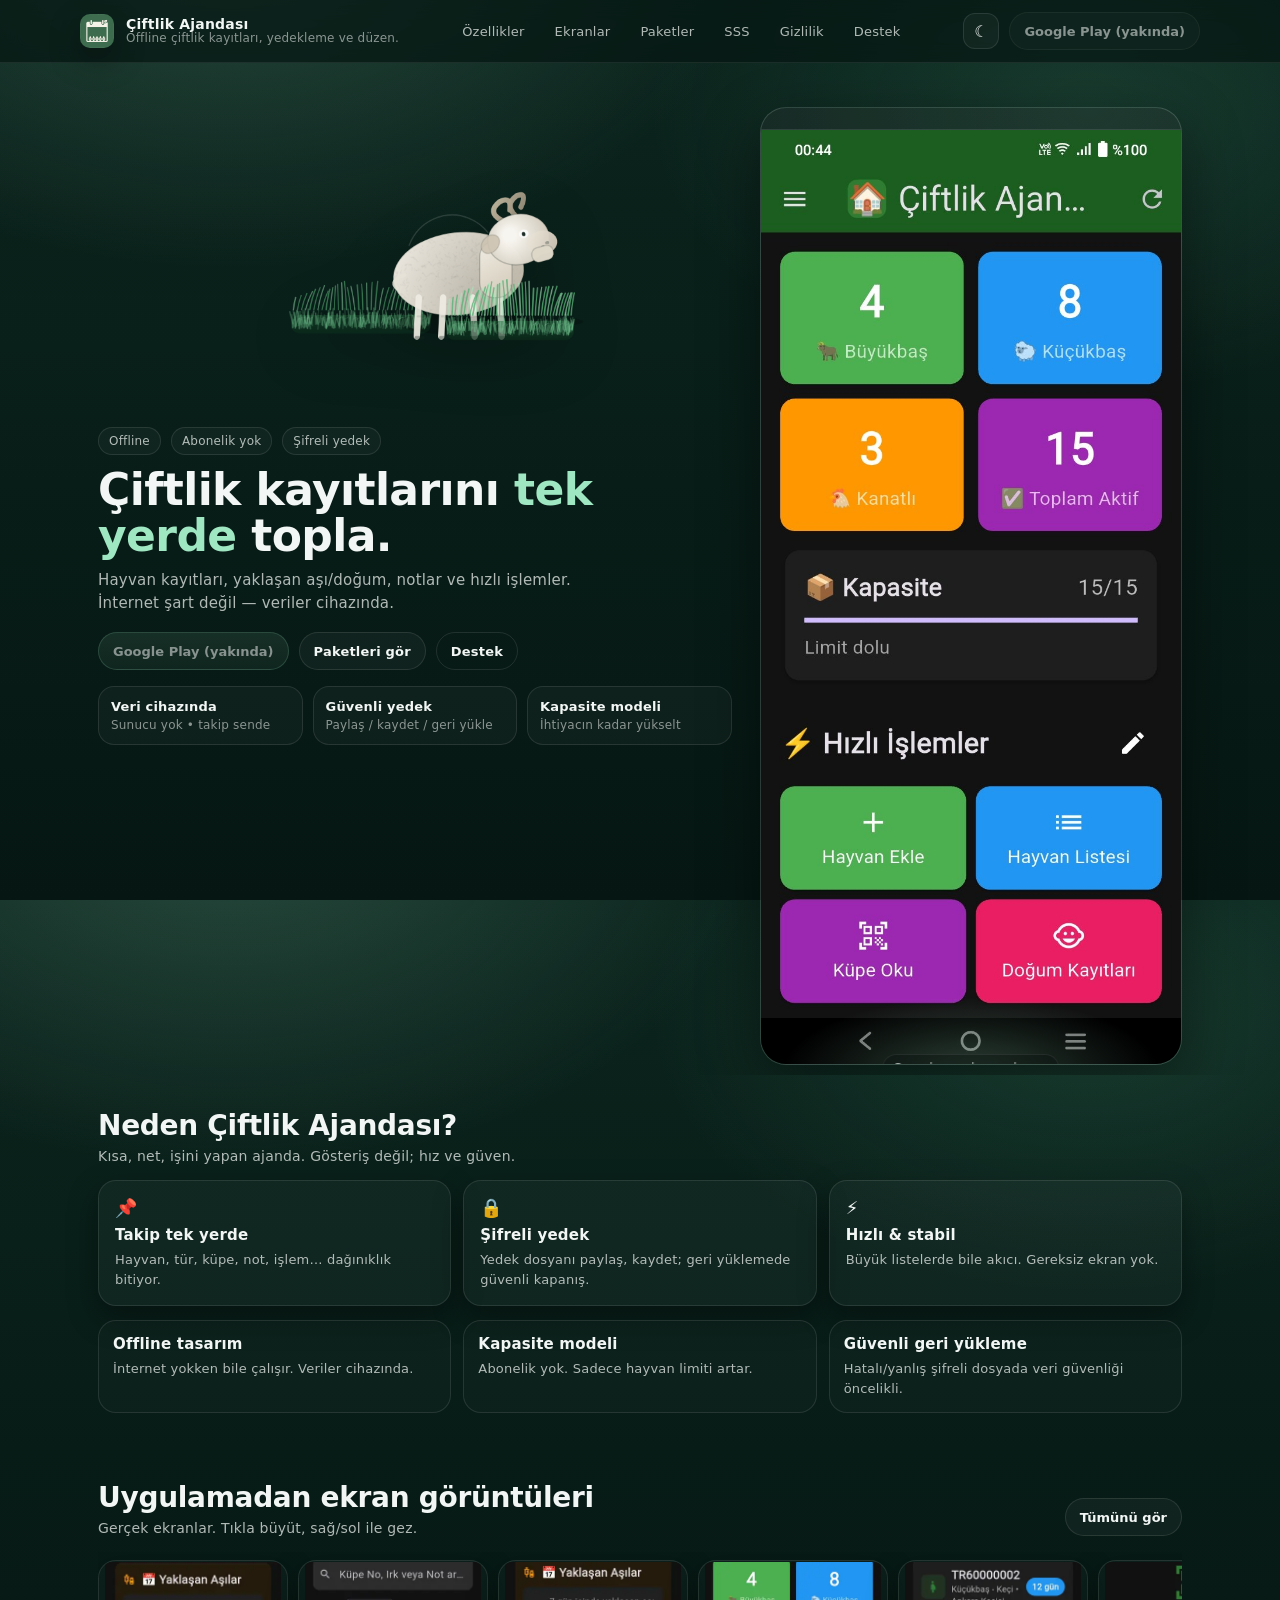
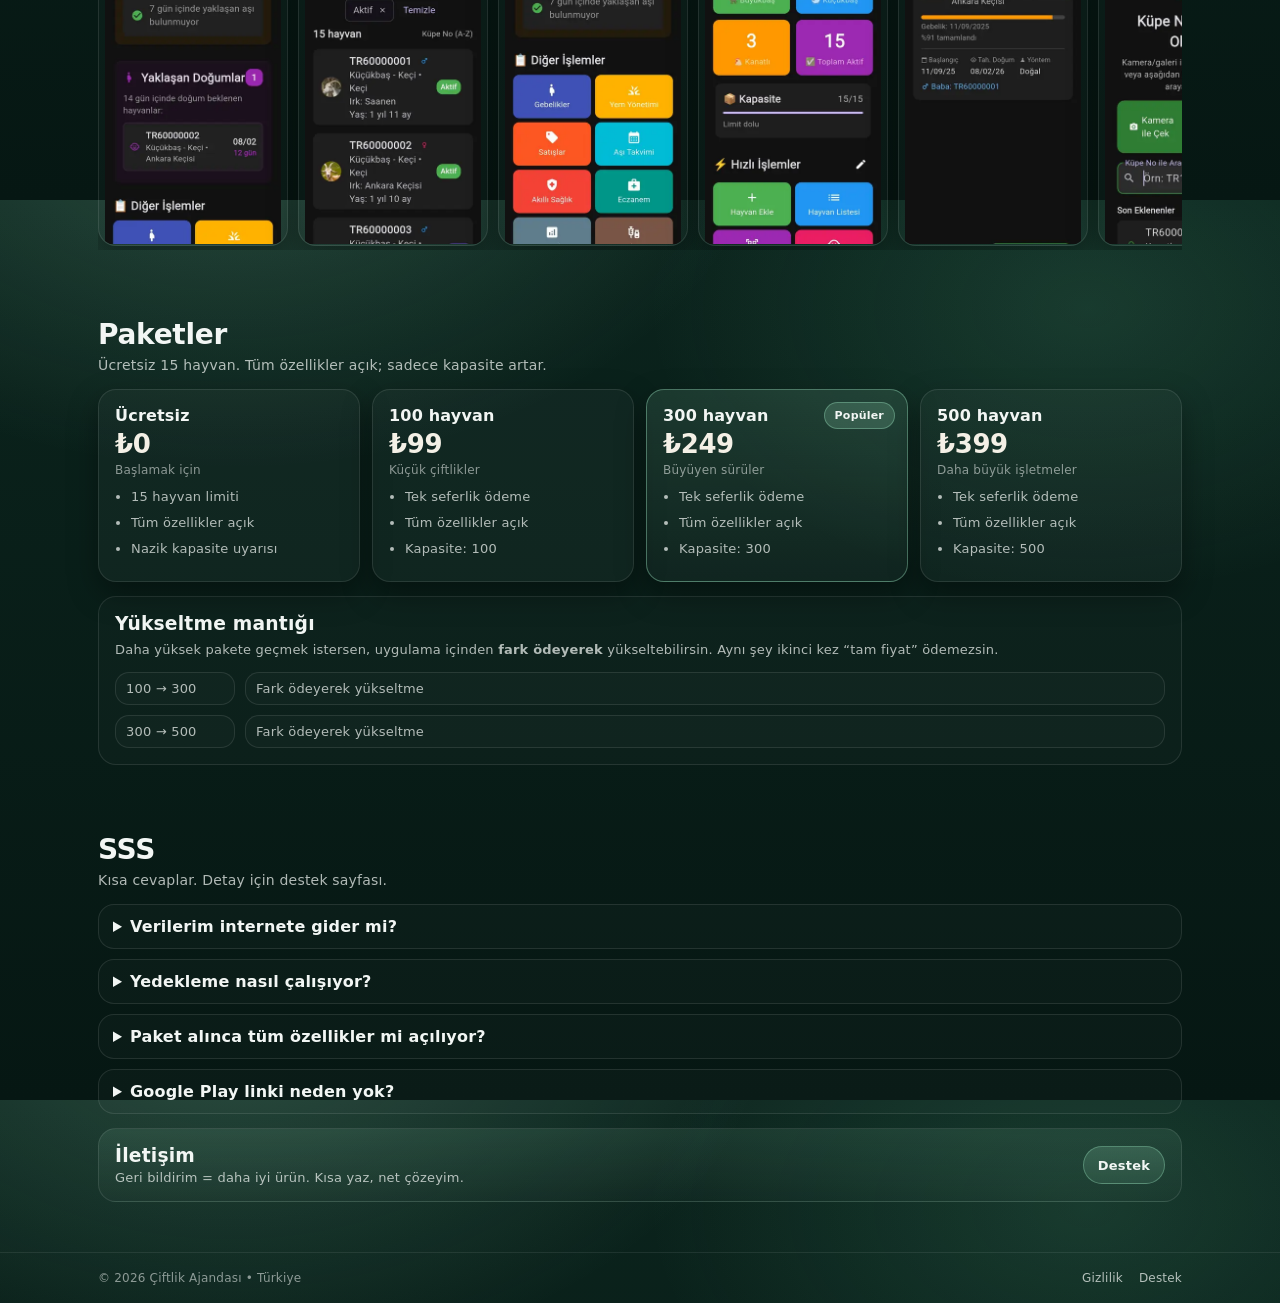
==== index.html @ 81dd9b08 "first commit" ====
<!doctype html>
<html lang="tr">
<head>
  <meta charset="utf-8"/>
  <meta name="viewport" content="width=device-width,initial-scale=1"/>
  <title>Çiftlik Ajandası — Offline sürü ajandası</title>
  <meta name="description" content="Çiftlik Ajandası: Offline hayvan kayıtları, yaklaşan aşı/doğum hatırlatmaları ve şifreli yedekleme. Abonelik yok, kapasite modeli."/>
  <meta name="theme-color" content="#1f3f34"/>
  <link rel="icon" type="image/png" href="assets/img/app_icon.png"/>
  <meta property="og:title" content="Çiftlik Ajandası"/>
  <meta property="og:description" content="Offline çiftlik kayıtları, şifreli yedekleme ve güvenli geri yükleme."/>
  <meta property="og:image" content="assets/img/hero_banner.png"/>
  <link rel="stylesheet" href="assets/css/styles.css"/>
</head>
<body>
<a class="skip" href="#main">İçeriğe atla</a>

<header class="topbar">
  <div class="wrap topbarInner">
    <a class="brand" href="index.html" aria-label="Ana sayfa">
      <img class="brandIcon" src="assets/img/app_icon.png" alt="" aria-hidden="true">
      <div class="brandText">
        <div class="brandName">Çiftlik Ajandası</div>
        <div class="brandTag">Offline çiftlik kayıtları, yedekleme ve düzen.</div>
      </div>
    </a>

    <nav class="nav">
      <a class="navLink" href="#ozellikler">Özellikler</a>
      <a class="navLink" href="#ekranlar">Ekranlar</a>
      <a class="navLink" href="#paketler">Paketler</a>
      <a class="navLink" href="#sss">SSS</a>
      <a class="navLink" href="privacy.html">Gizlilik</a>
      <a class="navLink" href="support.html" target="_blank" rel="noopener">Destek</a>
    </nav>

    <div class="actions">
      <button class="iconBtn" id="themeBtn" type="button" aria-label="Tema değiştir">☾</button>
      <button class="pill" id="playBtn" type="button" aria-disabled="true" title="Test aşamasında — link henüz yok">
        Google Play (yakında)
      </button>
    </div>
  </div>
</header>

<main id="main">
  <section class="hero">
    <div class="wrap heroGrid">
      <div class="heroCopy">
        <div class="badgeRow">
          <span class="badge">Offline</span>
          <span class="badge">Abonelik yok</span>
          <span class="badge">Şifreli yedek</span>
        </div>

        <h1>Çiftlik kayıtlarını <span class="accent">tek yerde</span> topla.</h1>
        <p class="lead">
          Hayvan kayıtları, yaklaşan aşı/doğum, notlar ve hızlı işlemler.
          İnternet şart değil — veriler cihazında.
        </p>

        <div class="heroCtas">
          <button class="pill primary" type="button" id="playBtn2" aria-disabled="true">Google Play (yakında)</button>
          <a class="pill" href="#paketler">Paketleri gör</a>
          <a class="pill ghost" href="support.html" target="_blank" rel="noopener">Destek</a>
        </div>

        <div class="trust">
          <div class="trustItem">
            <div class="trustTitle">Veri cihazında</div>
            <div class="trustSub">Sunucu yok • takip sende</div>
          </div>
          <div class="trustItem">
            <div class="trustTitle">Güvenli yedek</div>
            <div class="trustSub">Paylaş / kaydet / geri yükle</div>
          </div>
          <div class="trustItem">
            <div class="trustTitle">Kapasite modeli</div>
            <div class="trustSub">İhtiyacın kadar yükselt</div>
          </div>
        </div>
      </div>

      <div class="heroMedia">
        <div class="device">
          <div class="deviceTop"></div>
          <img class="deviceShot" src="assets/screenshots/full/hero.jpg" alt="Uygulama ekran görüntüsü" loading="eager" decoding="async">
          <div class="deviceGlow" aria-hidden="true"></div>
        <div class="deviceCaption">Gerçek uygulama ekranı.</div>
        </div>
      </div>
    </div>

    <div class="heroMascot" aria-hidden="true">
      <canvas id="mascotCanvas" width="560" height="300"></canvas>
    </div>
  </section>

  <section class="section" id="ozellikler">
    <div class="wrap">
      <div class="sectionHead">
        <h2>Neden Çiftlik Ajandası?</h2>
        <p>Kısa, net, işini yapan ajanda. Gösteriş değil; hız ve güven.</p>
      </div>

      <div class="cards3">
        <article class="card">
          <div class="cardIcon">📌</div>
          <h3>Takip tek yerde</h3>
          <p>Hayvan, tür, küpe, not, işlem… dağınıklık bitiyor.</p>
        </article>
        <article class="card">
          <div class="cardIcon">🔒</div>
          <h3>Şifreli yedek</h3>
          <p>Yedek dosyanı paylaş, kaydet; geri yüklemede güvenli kapanış.</p>
        </article>
        <article class="card">
          <div class="cardIcon">⚡</div>
          <h3>Hızlı & stabil</h3>
          <p>Büyük listelerde bile akıcı. Gereksiz ekran yok.</p>
        </article>
      </div>

      <div class="cards3 compact">
        <article class="card soft">
          <h3>Offline tasarım</h3>
          <p>İnternet yokken bile çalışır. Veriler cihazında.</p>
        </article>
        <article class="card soft">
          <h3>Kapasite modeli</h3>
          <p>Abonelik yok. Sadece hayvan limiti artar.</p>
        </article>
        <article class="card soft">
          <h3>Güvenli geri yükleme</h3>
          <p>Hatalı/yanlış şifreli dosyada veri güvenliği öncelikli.</p>
        </article>
      </div>
    </div>
  </section>

  <section class="section" id="ekranlar">
    <div class="wrap">
      <div class="sectionHead row">
        <div>
          <h2>Uygulamadan ekran görüntüleri</h2>
          <p>Gerçek ekranlar. Tıkla büyüt, sağ/sol ile gez.</p>
        </div>
        <button class="pill" id="openGallery" type="button">Tümünü gör</button>
      </div>

      <div class="shotsRail" role="list">
        
      <button class="shot" type="button" data-full="assets/screenshots/full/01.webp" aria-label="Çiftlik Ajandası ekran görüntüsü 1">
        <img src="assets/screenshots/thumb/01.webp" alt="Çiftlik Ajandası ekran görüntüsü 1" loading="lazy" decoding="async">
      </button>

      <button class="shot" type="button" data-full="assets/screenshots/full/02.webp" aria-label="Çiftlik Ajandası ekran görüntüsü 2">
        <img src="assets/screenshots/thumb/02.webp" alt="Çiftlik Ajandası ekran görüntüsü 2" loading="lazy" decoding="async">
      </button>

      <button class="shot" type="button" data-full="assets/screenshots/full/03.webp" aria-label="Çiftlik Ajandası ekran görüntüsü 3">
        <img src="assets/screenshots/thumb/03.webp" alt="Çiftlik Ajandası ekran görüntüsü 3" loading="lazy" decoding="async">
      </button>

      <button class="shot" type="button" data-full="assets/screenshots/full/04.webp" aria-label="Çiftlik Ajandası ekran görüntüsü 4">
        <img src="assets/screenshots/thumb/04.webp" alt="Çiftlik Ajandası ekran görüntüsü 4" loading="lazy" decoding="async">
      </button>

      <button class="shot" type="button" data-full="assets/screenshots/full/05.webp" aria-label="Çiftlik Ajandası ekran görüntüsü 5">
        <img src="assets/screenshots/thumb/05.webp" alt="Çiftlik Ajandası ekran görüntüsü 5" loading="lazy" decoding="async">
      </button>

      <button class="shot" type="button" data-full="assets/screenshots/full/06.webp" aria-label="Çiftlik Ajandası ekran görüntüsü 6">
        <img src="assets/screenshots/thumb/06.webp" alt="Çiftlik Ajandası ekran görüntüsü 6" loading="lazy" decoding="async">
      </button>

      <button class="shot" type="button" data-full="assets/screenshots/full/07.webp" aria-label="Çiftlik Ajandası ekran görüntüsü 7">
        <img src="assets/screenshots/thumb/07.webp" alt="Çiftlik Ajandası ekran görüntüsü 7" loading="lazy" decoding="async">
      </button>

      <button class="shot" type="button" data-full="assets/screenshots/full/08.webp" aria-label="Çiftlik Ajandası ekran görüntüsü 8">
        <img src="assets/screenshots/thumb/08.webp" alt="Çiftlik Ajandası ekran görüntüsü 8" loading="lazy" decoding="async">
      </button>

      <button class="shot" type="button" data-full="assets/screenshots/full/09.webp" aria-label="Çiftlik Ajandası ekran görüntüsü 9">
        <img src="assets/screenshots/thumb/09.webp" alt="Çiftlik Ajandası ekran görüntüsü 9" loading="lazy" decoding="async">
      </button>

      <button class="shot" type="button" data-full="assets/screenshots/full/10.webp" aria-label="Çiftlik Ajandası ekran görüntüsü 10">
        <img src="assets/screenshots/thumb/10.webp" alt="Çiftlik Ajandası ekran görüntüsü 10" loading="lazy" decoding="async">
      </button>

      <button class="shot" type="button" data-full="assets/screenshots/full/11.webp" aria-label="Çiftlik Ajandası ekran görüntüsü 11">
        <img src="assets/screenshots/thumb/11.webp" alt="Çiftlik Ajandası ekran görüntüsü 11" loading="lazy" decoding="async">
      </button>

      <button class="shot" type="button" data-full="assets/screenshots/full/12.webp" aria-label="Çiftlik Ajandası ekran görüntüsü 12">
        <img src="assets/screenshots/thumb/12.webp" alt="Çiftlik Ajandası ekran görüntüsü 12" loading="lazy" decoding="async">
      </button>
      </div>
    </div>
  </section>

  <section class="section" id="paketler">
    <div class="wrap">
      <div class="sectionHead">
        <h2>Paketler</h2>
        <p>Ücretsiz 15 hayvan. Tüm özellikler açık; sadece kapasite artar.</p>
      </div>

      <div class="pricing">
        <article class="priceCard">
          <div class="priceTop">
            <div class="priceName">Ücretsiz</div>
            <div class="priceValue">₺0</div>
            <div class="priceNote">Başlamak için</div>
          </div>
          <ul class="list">
            <li>15 hayvan limiti</li>
            <li>Tüm özellikler açık</li>
            <li>Nazik kapasite uyarısı</li>
          </ul>
        </article>

        <article class="priceCard">
          <div class="priceTop">
            <div class="priceName">100 hayvan</div>
            <div class="priceValue">₺99</div>
            <div class="priceNote">Küçük çiftlikler</div>
          </div>
          <ul class="list">
            <li>Tek seferlik ödeme</li>
            <li>Tüm özellikler açık</li>
            <li>Kapasite: 100</li>
          </ul>
        </article>

        <article class="priceCard featured" aria-label="En popüler paket">
          <div class="ribbon">Popüler</div>
          <div class="priceTop">
            <div class="priceName">300 hayvan</div>
            <div class="priceValue">₺249</div>
            <div class="priceNote">Büyüyen sürüler</div>
          </div>
          <ul class="list">
            <li>Tek seferlik ödeme</li>
            <li>Tüm özellikler açık</li>
            <li>Kapasite: 300</li>
          </ul>
        </article>

        <article class="priceCard">
          <div class="priceTop">
            <div class="priceName">500 hayvan</div>
            <div class="priceValue">₺399</div>
            <div class="priceNote">Daha büyük işletmeler</div>
          </div>
          <ul class="list">
            <li>Tek seferlik ödeme</li>
            <li>Tüm özellikler açık</li>
            <li>Kapasite: 500</li>
          </ul>
        </article>
      </div>

      <div class="upgradeBox">
        <h3>Yükseltme mantığı</h3>
        <p>Daha yüksek pakete geçmek istersen, uygulama içinden <strong>fark ödeyerek</strong> yükseltebilirsin. Aynı şey ikinci kez “tam fiyat” ödemezsin.</p>
        <div class="upgradeMini">
          <div>100 → 300</div><div>Fark ödeyerek yükseltme</div>
          <div>300 → 500</div><div>Fark ödeyerek yükseltme</div>
        </div>
      </div>
    </div>
  </section>

  <section class="section" id="sss">
    <div class="wrap">
      <div class="sectionHead">
        <h2>SSS</h2>
        <p>Kısa cevaplar. Detay için destek sayfası.</p>
      </div>

      <div class="faq">
        <details>
          <summary>Verilerim internete gider mi?</summary>
          <div class="faqBody">Hayır. Uygulama offline çalışır; veriler cihazında saklanır. Yedek paylaşımı tamamen senin kontrolündedir.</div>
        </details>
        <details>
          <summary>Yedekleme nasıl çalışıyor?</summary>
          <div class="faqBody">Yedek dosyasını şifreleyip kaydedebilir veya paylaşabilirsin. Geri yüklemede yanlış şifre/bozuk dosyada güvenli kapanış uygulanır.</div>
        </details>
        <details>
          <summary>Paket alınca tüm özellikler mi açılıyor?</summary>
          <div class="faqBody">Evet. Paketler sadece hayvan kapasitesini artırır; özellikler kapalı/açık değil.</div>
        </details>
        <details>
          <summary>Google Play linki neden yok?</summary>
          <div class="faqBody">Uygulama test aşamasında. Yayına çıktığında buton otomatik aktif edilecek.</div>
        </details>
      </div>

      <div class="ctaBand">
        <div>
          <h3>İletişim</h3>
          <p>Geri bildirim = daha iyi ürün. Kısa yaz, net çözeyim.</p>
        </div>
        <a class="pill primary" href="support.html" target="_blank" rel="noopener">Destek</a>
      </div>
    </div>
  </section>
</main>

<footer class="footer">
  <div class="wrap footerInner">
    <div class="footLeft">© <span id="year"></span> Çiftlik Ajandası • Türkiye</div>
    <div class="footLinks">
      <a href="privacy.html">Gizlilik</a>
      <a href="support.html" target="_blank" rel="noopener">Destek</a>
    </div>
  </div>
</footer>

<!-- Gallery Modal -->
<div class="modal" id="galleryModal" aria-hidden="true" role="dialog" aria-label="Ekran görüntüleri">
  <div class="modalBackdrop" data-close="1"></div>
  <div class="modalPanel" role="document">
    <div class="modalHead">
      <div class="modalTitle">Ekran görüntüleri</div>
      <button class="iconBtn" type="button" data-close="1" aria-label="Kapat">✕</button>
    </div>
    <div class="gridShots">
      
      <button class="shotGridItem" type="button" data-full="assets/screenshots/full/01.webp" aria-label="Çiftlik Ajandası ekran görüntüsü 1">
        <img src="assets/screenshots/thumb/01.webp" alt="Çiftlik Ajandası ekran görüntüsü 1" loading="lazy" decoding="async">
      </button>

      <button class="shotGridItem" type="button" data-full="assets/screenshots/full/02.webp" aria-label="Çiftlik Ajandası ekran görüntüsü 2">
        <img src="assets/screenshots/thumb/02.webp" alt="Çiftlik Ajandası ekran görüntüsü 2" loading="lazy" decoding="async">
      </button>

      <button class="shotGridItem" type="button" data-full="assets/screenshots/full/03.webp" aria-label="Çiftlik Ajandası ekran görüntüsü 3">
        <img src="assets/screenshots/thumb/03.webp" alt="Çiftlik Ajandası ekran görüntüsü 3" loading="lazy" decoding="async">
      </button>

      <button class="shotGridItem" type="button" data-full="assets/screenshots/full/04.webp" aria-label="Çiftlik Ajandası ekran görüntüsü 4">
        <img src="assets/screenshots/thumb/04.webp" alt="Çiftlik Ajandası ekran görüntüsü 4" loading="lazy" decoding="async">
      </button>

      <button class="shotGridItem" type="button" data-full="assets/screenshots/full/05.webp" aria-label="Çiftlik Ajandası ekran görüntüsü 5">
        <img src="assets/screenshots/thumb/05.webp" alt="Çiftlik Ajandası ekran görüntüsü 5" loading="lazy" decoding="async">
      </button>

      <button class="shotGridItem" type="button" data-full="assets/screenshots/full/06.webp" aria-label="Çiftlik Ajandası ekran görüntüsü 6">
        <img src="assets/screenshots/thumb/06.webp" alt="Çiftlik Ajandası ekran görüntüsü 6" loading="lazy" decoding="async">
      </button>

      <button class="shotGridItem" type="button" data-full="assets/screenshots/full/07.webp" aria-label="Çiftlik Ajandası ekran görüntüsü 7">
        <img src="assets/screenshots/thumb/07.webp" alt="Çiftlik Ajandası ekran görüntüsü 7" loading="lazy" decoding="async">
      </button>

      <button class="shotGridItem" type="button" data-full="assets/screenshots/full/08.webp" aria-label="Çiftlik Ajandası ekran görüntüsü 8">
        <img src="assets/screenshots/thumb/08.webp" alt="Çiftlik Ajandası ekran görüntüsü 8" loading="lazy" decoding="async">
      </button>

      <button class="shotGridItem" type="button" data-full="assets/screenshots/full/09.webp" aria-label="Çiftlik Ajandası ekran görüntüsü 9">
        <img src="assets/screenshots/thumb/09.webp" alt="Çiftlik Ajandası ekran görüntüsü 9" loading="lazy" decoding="async">
      </button>

      <button class="shotGridItem" type="button" data-full="assets/screenshots/full/10.webp" aria-label="Çiftlik Ajandası ekran görüntüsü 10">
        <img src="assets/screenshots/thumb/10.webp" alt="Çiftlik Ajandası ekran görüntüsü 10" loading="lazy" decoding="async">
      </button>

      <button class="shotGridItem" type="button" data-full="assets/screenshots/full/11.webp" aria-label="Çiftlik Ajandası ekran görüntüsü 11">
        <img src="assets/screenshots/thumb/11.webp" alt="Çiftlik Ajandası ekran görüntüsü 11" loading="lazy" decoding="async">
      </button>

      <button class="shotGridItem" type="button" data-full="assets/screenshots/full/12.webp" aria-label="Çiftlik Ajandası ekran görüntüsü 12">
        <img src="assets/screenshots/thumb/12.webp" alt="Çiftlik Ajandası ekran görüntüsü 12" loading="lazy" decoding="async">
      </button>
    </div>
  </div>
</div>

<!-- Lightbox -->
<div class="lightbox" id="lightbox" aria-hidden="true">
  <button class="lbNav prev" type="button" aria-label="Önceki">‹</button>
  <img id="lbImg" alt="Ekran görüntüsü"/>
  <button class="lbNav next" type="button" aria-label="Sonraki">›</button>
  <button class="lbClose" type="button" aria-label="Kapat">✕</button>
</div>

<div class="toast" id="toast" aria-hidden="true"></div>

<script src="assets/js/main.js" defer></script>
</body>
</html>
---- assets/css/styles.css ----
:root{
  --bg0:#061713;
  --bg1:#0b241d;
  --panel:#0f2c24;
  --card:#0f2a23;
  --card2:#102f27;
  --stroke:rgba(255,255,255,.10);
  --stroke2:rgba(255,255,255,.14);
  --text:#f2f6f4;
  --muted:rgba(242,246,244,.72);
  --muted2:rgba(242,246,244,.55);
  --accent:#9fe7c2;
  --accent2:#6dd1a1;
  --cream:#f4f0e6;
  --shadow: 0 20px 60px rgba(0,0,0,.45);
  --shadow2: 0 12px 30px rgba(0,0,0,.35);
  --radius:18px;
  --radius2:26px;
  --max:1120px;
}

[data-theme="light"]{
  --bg0:#f7fbf8;
  --bg1:#eaf5ef;
  --panel:#ffffff;
  --card:#ffffff;
  --card2:#ffffff;
  --stroke:rgba(10,20,18,.10);
  --stroke2:rgba(10,20,18,.14);
  --text:#091614;
  --muted:rgba(9,22,20,.72);
  --muted2:rgba(9,22,20,.55);
  --accent:#1f6f54;
  --accent2:#165642;
  --cream:#0b241d;
  --shadow: 0 18px 46px rgba(0,0,0,.10);
  --shadow2: 0 10px 24px rgba(0,0,0,.08);
}

*{box-sizing:border-box}
html,body{height:100%}
body{
  margin:0;
  font-family: ui-sans-serif, system-ui, -apple-system, Segoe UI, Roboto, Helvetica, Arial, "Apple Color Emoji","Segoe UI Emoji";
  color:var(--text);
  background: radial-gradient(900px 600px at 18% -10%, rgba(159,231,194,.20), transparent 60%),
              radial-gradient(800px 520px at 85% 12%, rgba(109,209,161,.14), transparent 55%),
              linear-gradient(180deg, var(--bg1), var(--bg0));
  overflow-x:hidden;
  letter-spacing:.2px;
}

a{color:inherit; text-decoration:none}
img{max-width:100%; display:block}
button{font:inherit}

.skip{
  position:absolute; left:-10000px; top:auto; width:1px; height:1px; overflow:hidden;
}
.skip:focus{left:16px; top:16px; width:auto; height:auto; padding:10px 12px; background:var(--panel); border:1px solid var(--stroke); border-radius:12px; z-index:999}

.wrap{max-width:var(--max); margin:0 auto; padding:0 18px}

.topbar{
  position:sticky; top:0; z-index:50;
  background: rgba(6,23,19,.72);
  backdrop-filter: blur(10px);
  border-bottom:1px solid rgba(255,255,255,.08);
}
[data-theme="light"] .topbar{background: rgba(247,251,248,.78); border-bottom:1px solid rgba(10,20,18,.08)}
.topbarInner{display:flex; align-items:center; justify-content:space-between; gap:14px; padding:12px 0}

.brand{display:flex; gap:12px; align-items:center; min-width:240px}
.brandIcon{width:34px; height:34px; border-radius:10px; box-shadow: var(--shadow2)}
.brandText{display:flex; flex-direction:column; line-height:1.1}
.brandName{font-weight:700; font-size:14px}
.brandTag{font-size:12px; color:var(--muted2)}

.nav{display:flex; gap:10px; align-items:center}
.navLink{
  font-size:13px;
  color:var(--muted);
  padding:8px 10px;
  border-radius:12px;
}
.navLink:hover{background:rgba(255,255,255,.06); color:var(--text)}
[data-theme="light"] .navLink:hover{background:rgba(10,20,18,.06)}

.actions{display:flex; gap:10px; align-items:center}

.iconBtn{
  width:36px; height:36px;
  display:grid; place-items:center;
  border-radius:12px;
  border:1px solid var(--stroke);
  background: rgba(255,255,255,.04);
  color:var(--text);
  cursor:pointer;
}
.iconBtn:hover{border-color:var(--stroke2)}

.pill{
  display:inline-flex; align-items:center; justify-content:center;
  gap:8px;
  height:38px;
  padding:0 14px;
  border-radius:999px;
  border:1px solid var(--stroke);
  background: rgba(255,255,255,.04);
  color:var(--text);
  font-weight:600;
  font-size:13px;
  cursor:pointer;
}
.pill:hover{border-color:var(--stroke2)}
.pill[aria-disabled="true"], .pill:disabled{
  opacity:.55; cursor:not-allowed;
}
.pill.primary{
  background: linear-gradient(180deg, rgba(159,231,194,.18), rgba(159,231,194,.10));
  border-color: rgba(159,231,194,.35);
}
[data-theme="light"] .pill.primary{
  background: linear-gradient(180deg, rgba(31,111,84,.10), rgba(31,111,84,.06));
  border-color: rgba(31,111,84,.28);
}
.pill.ghost{background:transparent}

.hero{
  position:relative;
  padding:44px 0 10px;
}
.heroBg{
  position:absolute; inset:-40px 0 auto 0; height:420px;
  background:
    radial-gradient(520px 420px at 15% 20%, rgba(159,231,194,.18), transparent 55%),
    radial-gradient(500px 400px at 75% 5%, rgba(109,209,161,.14), transparent 55%);
  pointer-events:none;
  opacity:.9;
}
.heroGrid{
  position:relative;
  display:grid;
  grid-template-columns: 1.2fr .8fr;
  gap:28px;
  align-items:center;
}
@media (max-width: 960px){
  .nav{display:none}
  .heroGrid{grid-template-columns:1fr; gap:18px}
  .brand{min-width:auto}
}

.badgeRow{display:flex; gap:10px; flex-wrap:wrap; margin-bottom:12px}
.badge{
  font-size:12px;
  padding:6px 10px;
  border-radius:999px;
  border:1px solid var(--stroke);
  color:var(--muted);
  background: rgba(255,255,255,.03);
}

h1{
  margin:0 0 10px;
  font-size: clamp(30px, 4vw, 44px);
  line-height:1.05;
  letter-spacing:-.6px;
}
.accent{color:var(--accent)}
.lead{
  margin:0 0 18px;
  color:var(--muted);
  font-size:15px;
  line-height:1.5;
  max-width:56ch;
}

.heroCtas{display:flex; gap:10px; flex-wrap:wrap; margin-bottom:16px}

.trust{
  display:grid;
  grid-template-columns: repeat(3, 1fr);
  gap:10px;
}
@media (max-width: 720px){
  .trust{grid-template-columns:1fr; }
}
.trustItem{
  border:1px solid var(--stroke);
  background: rgba(255,255,255,.03);
  border-radius:16px;
  padding:12px 12px;
}
.trustTitle{font-weight:700; font-size:13px}
.trustSub{font-size:12px; color:var(--muted2); margin-top:4px}

.device{
  position:relative;
  border-radius: var(--radius2);
  border: 1px solid rgba(255,255,255,.12);
  background: linear-gradient(180deg, rgba(255,255,255,.06), rgba(255,255,255,.02));
  box-shadow: var(--shadow);
  overflow:hidden;
}
.deviceTop{
  height:22px;
  background: rgba(0,0,0,.18);
  border-bottom: 1px solid rgba(255,255,255,.10);
}
.deviceShot{width:100%; height:auto}
.deviceGlow{
  position:absolute; inset:auto -60px -120px -60px; height:220px;
  background: radial-gradient(closest-side, rgba(159,231,194,.28), transparent 70%);
  pointer-events:none;
}
.heroNote{margin-top:10px; font-size:12px; color:var(--muted2); text-align:center}

.section{padding:34px 0}
.sectionHead{margin-bottom:16px}
.sectionHead.row{display:flex; align-items:flex-end; justify-content:space-between; gap:12px}
.sectionHead h2{
  margin:0 0 6px;
  font-size: clamp(20px, 2.2vw, 28px);
  letter-spacing:-.3px;
}
.sectionHead p{margin:0; color:var(--muted); font-size:14px; max-width:70ch}

.cards3{
  display:grid;
  grid-template-columns: repeat(3, 1fr);
  gap:12px;
  margin-top:14px;
}
@media (max-width: 880px){
  .cards3{grid-template-columns:1fr}
}
.card{
  border:1px solid var(--stroke);
  background: rgba(255,255,255,.03);
  border-radius: var(--radius);
  padding:16px;
  box-shadow: var(--shadow2);
}
.card.soft{box-shadow:none; background: rgba(255,255,255,.02)}
.cardIcon{font-size:18px; margin-bottom:8px}
.card h3{margin:0 0 6px; font-size:15px}
.card p{margin:0; color:var(--muted); font-size:13px; line-height:1.5}

.cards3.compact .card{padding:14px}

.shotsRail{
  display:flex;
  gap:10px;
  overflow:auto;
  padding:8px 4px 4px;
  scroll-snap-type:x mandatory;
}
.shot{
  flex:0 0 auto;
  width:190px;
  border-radius:18px;
  border:1px solid var(--stroke);
  background: rgba(255,255,255,.02);
  overflow:hidden;
  cursor:pointer;
  scroll-snap-align:start;
  box-shadow: var(--shadow2);
}
.shot img{width:100%; height:auto}
.shot:hover{border-color:var(--stroke2)}

.pricing{
  display:grid;
  grid-template-columns: repeat(4, 1fr);
  gap:12px;
  margin-top:14px;
}
@media (max-width: 980px){
  .pricing{grid-template-columns:1fr; }
}
.priceCard{
  position:relative;
  border:1px solid var(--stroke);
  background: rgba(255,255,255,.03);
  border-radius: var(--radius);
  padding:16px;
  box-shadow: var(--shadow2);
}
.priceCard.featured{
  border-color: rgba(159,231,194,.40);
  background: linear-gradient(180deg, rgba(159,231,194,.12), rgba(255,255,255,.03));
}
.ribbon{
  position:absolute; top:12px; right:12px;
  font-size:11px; font-weight:800;
  padding:6px 10px;
  border-radius:999px;
  background: rgba(159,231,194,.18);
  border:1px solid rgba(159,231,194,.35);
}
.priceTop{display:flex; flex-direction:column; gap:4px; margin-bottom:10px}
.priceName{font-weight:800}
.priceValue{font-size:26px; font-weight:900; letter-spacing:-.4px; color:var(--cream)}
[data-theme="light"] .priceValue{color:var(--text)}
.priceNote{font-size:12px; color:var(--muted2)}

.list{margin:0; padding-left:16px; color:var(--muted); font-size:13px; line-height:1.55}
.list li{margin:6px 0}

.upgradeBox{
  margin-top:14px;
  border:1px solid var(--stroke);
  background: rgba(255,255,255,.02);
  border-radius: var(--radius);
  padding:16px;
}
.upgradeBox h3{margin:0 0 6px}
.upgradeBox p{margin:0 0 12px; color:var(--muted); font-size:13px; line-height:1.55}
.upgradeMini{
  display:grid;
  grid-template-columns: 120px 1fr;
  gap:10px;
  font-size:13px;
  color:var(--muted);
}
.upgradeMini div{padding:8px 10px; border:1px solid var(--stroke); border-radius:14px; background: rgba(255,255,255,.02)}

.faq details{
  border:1px solid var(--stroke);
  background: rgba(255,255,255,.02);
  border-radius: 16px;
  padding:12px 14px;
  margin:10px 0;
}
.faq summary{cursor:pointer; font-weight:700}
.faqBody{margin-top:10px; color:var(--muted); font-size:13px; line-height:1.6}

.ctaBand{
  margin-top:14px;
  display:flex;
  justify-content:space-between;
  align-items:center;
  gap:12px;
  padding:16px;
  border-radius: var(--radius);
  border:1px solid var(--stroke);
  background: linear-gradient(180deg, rgba(159,231,194,.10), rgba(255,255,255,.02));
}
.ctaBand h3{margin:0 0 4px}
.ctaBand p{margin:0; color:var(--muted); font-size:13px}

.footer{
  border-top:1px solid rgba(255,255,255,.08);
  padding:18px 0;
  margin-top:16px;
}
.footerInner{display:flex; justify-content:space-between; gap:12px; align-items:center; color:var(--muted2); font-size:12px}
.footLinks a{color:var(--muted); margin-left:12px}
.footLinks a:hover{color:var(--text)}

.modal{
  position:fixed; inset:0; display:none; z-index:90;
}
.modal[aria-hidden="false"]{display:block}
.modalBackdrop{
  position:absolute; inset:0; background: rgba(0,0,0,.55);
}
.modalPanel{
  position:relative;
  margin: 8vh auto;
  max-width: min(1000px, calc(100vw - 24px));
  background: var(--panel);
  border:1px solid var(--stroke);
  border-radius: 22px;
  box-shadow: var(--shadow);
  overflow:hidden;
}
.modalHead{
  display:flex; justify-content:space-between; align-items:center;
  padding:12px 14px;
  border-bottom:1px solid var(--stroke);
}
.modalTitle{font-weight:800}
.gridShots{
  display:grid;
  grid-template-columns: repeat(6, 1fr);
  gap:10px;
  padding:14px;
}
@media (max-width: 980px){
  .gridShots{grid-template-columns: repeat(3, 1fr);}
}
@media (max-width: 520px){
  .gridShots{grid-template-columns: repeat(2, 1fr);}
}
.shotGridItem{
  border:1px solid var(--stroke);
  border-radius:18px;
  overflow:hidden;
  background: rgba(255,255,255,.02);
  cursor:pointer;
}
.shotGridItem:hover{border-color:var(--stroke2)}

.lightbox{
  position:fixed; inset:0;
  display:none;
  z-index:100;
  background: rgba(0,0,0,.72);
  align-items:center; justify-content:center;
  padding:18px;
}
.lightbox[aria-hidden="false"]{display:flex}
#lbImg{
  max-width:min(980px, 92vw);
  max-height: 86vh;
  border-radius: 18px;
  box-shadow: var(--shadow);
  border: 1px solid rgba(255,255,255,.14);
  background: rgba(255,255,255,.06);
}
.lbClose{
  position:absolute; top:18px; right:18px;
  width:40px; height:40px; border-radius:14px;
  border:1px solid rgba(255,255,255,.18);
  background: rgba(255,255,255,.06);
  color:white; cursor:pointer;
}
.lbNav{
  position:absolute;
  top:50%; transform:translateY(-50%);
  width:44px; height:44px; border-radius:16px;
  border:1px solid rgba(255,255,255,.18);
  background: rgba(255,255,255,.06);
  color:white; cursor:pointer;
  font-size:24px; line-height:0;
}
.lbNav.prev{left:18px}
.lbNav.next{right:18px}

.toast{
  position:fixed; left:50%; bottom:18px; transform:translateX(-50%);
  padding:10px 14px;
  border-radius: 14px;
  border:1px solid rgba(255,255,255,.14);
  background: rgba(0,0,0,.55);
  color: white;
  font-size:13px;
  display:none;
  z-index:110;
}
.toast[aria-hidden="false"]{display:block}

.page .hero{padding-top:22px}
.pageWrap{padding:28px 18px}
.pageCard{
  border:1px solid var(--stroke);
  background: rgba(255,255,255,.03);
  border-radius: 22px;
  padding:18px;
  box-shadow: var(--shadow2);
}
.pageCard h1{margin-top:0}
.contactRow{
  display:grid;
  grid-template-columns: 1fr 1fr;
  gap:12px;
  margin-top:14px;
}
@media (max-width: 860px){
  .contactRow{grid-template-columns:1fr}
}
.contactBox{
  border:1px solid var(--stroke);
  background: rgba(255,255,255,.02);
  border-radius:18px;
  padding:14px;
}
.label{font-weight:800; margin-bottom:8px}
.hint{margin-top:10px; font-size:12px; color:var(--muted2)}
.miniNote{
  margin-top:14px;
  border:1px solid var(--stroke);
  background: rgba(255,255,255,.02);
  border-radius:18px;
  padding:12px 14px;
  color:var(--muted);
  font-size:13px;
}
.ctaRow{display:flex; gap:10px; flex-wrap:wrap; margin-top:14px}

/* Utilities for text-heavy pages (privacy/support) */
.muted{color:var(--muted)}
.muted2{color:var(--muted2)}
.small{font-size:12px}
.prose a{color:var(--text); text-decoration:underline; text-decoration-color: rgba(159,231,194,.35); text-underline-offset:3px}
.prose a:hover{ text-decoration-color: rgba(159,231,194,.70); }
.prose{max-width: 86ch;}
.prose h1{margin-top:0}
.prose h2{margin-top:18px; margin-bottom:8px; font-size:18px; letter-spacing:-.2px}
.prose h3{margin-top:14px; margin-bottom:6px; font-size:15px}
.prose p{line-height:1.65}

/* Lists used in privacy policy */
ul.clean{margin:10px 0 14px; padding-left:18px; color:var(--muted); line-height:1.65}
ul.clean li{margin:6px 0}


/* Hero mascot: goat eating grass (subtle, premium) */
.hero{ position:relative; overflow:hidden; }
.heroGrid{ z-index:2; }


.heroGrid{ z-index:2; }

/* Mascot: canvas-based, placed in the gap LEFT of the device so it never covers the screen/caption */
.heroMascot{
  position:absolute;
  left:50%;
  top:92px;
  transform: translateX(-112%);
  width: 360px;
  height: 200px;
  pointer-events:none;
  z-index:1;
  opacity: .98;
  filter: drop-shadow(0 18px 34px rgba(0,0,0,.22));
}
#mascotCanvas{
  width:100%;
  height:100%;
  display:block;
}

.device{ position:relative; }
.deviceCaption{
  position:absolute;
  left:50%;
  bottom:-18px;
  transform: translateX(-50%);
  font-size:12px;
  color: rgba(232,240,236,.72);
  letter-spacing:.2px;
  padding:6px 10px;
  border-radius:999px;
  background: rgba(10,18,15,.42);
  border: 1px solid rgba(255,255,255,.08);
  backdrop-filter: blur(10px);
  white-space: nowrap;
}

@media (max-width: 1080px){
  .heroMascot{ top: 120px; width: 320px; height: 180px; transform: translateX(-118%); }
}
@media (max-width: 920px){
  .heroMascot{ display:none; }
  .deviceCaption{ bottom:-16px; }
}

@media (prefers-reduced-motion: reduce){
  .topbar{backdrop-filter:none}
  .heroMascot{ display:none; }
  .deviceCaption{ backdrop-filter:none; }
}
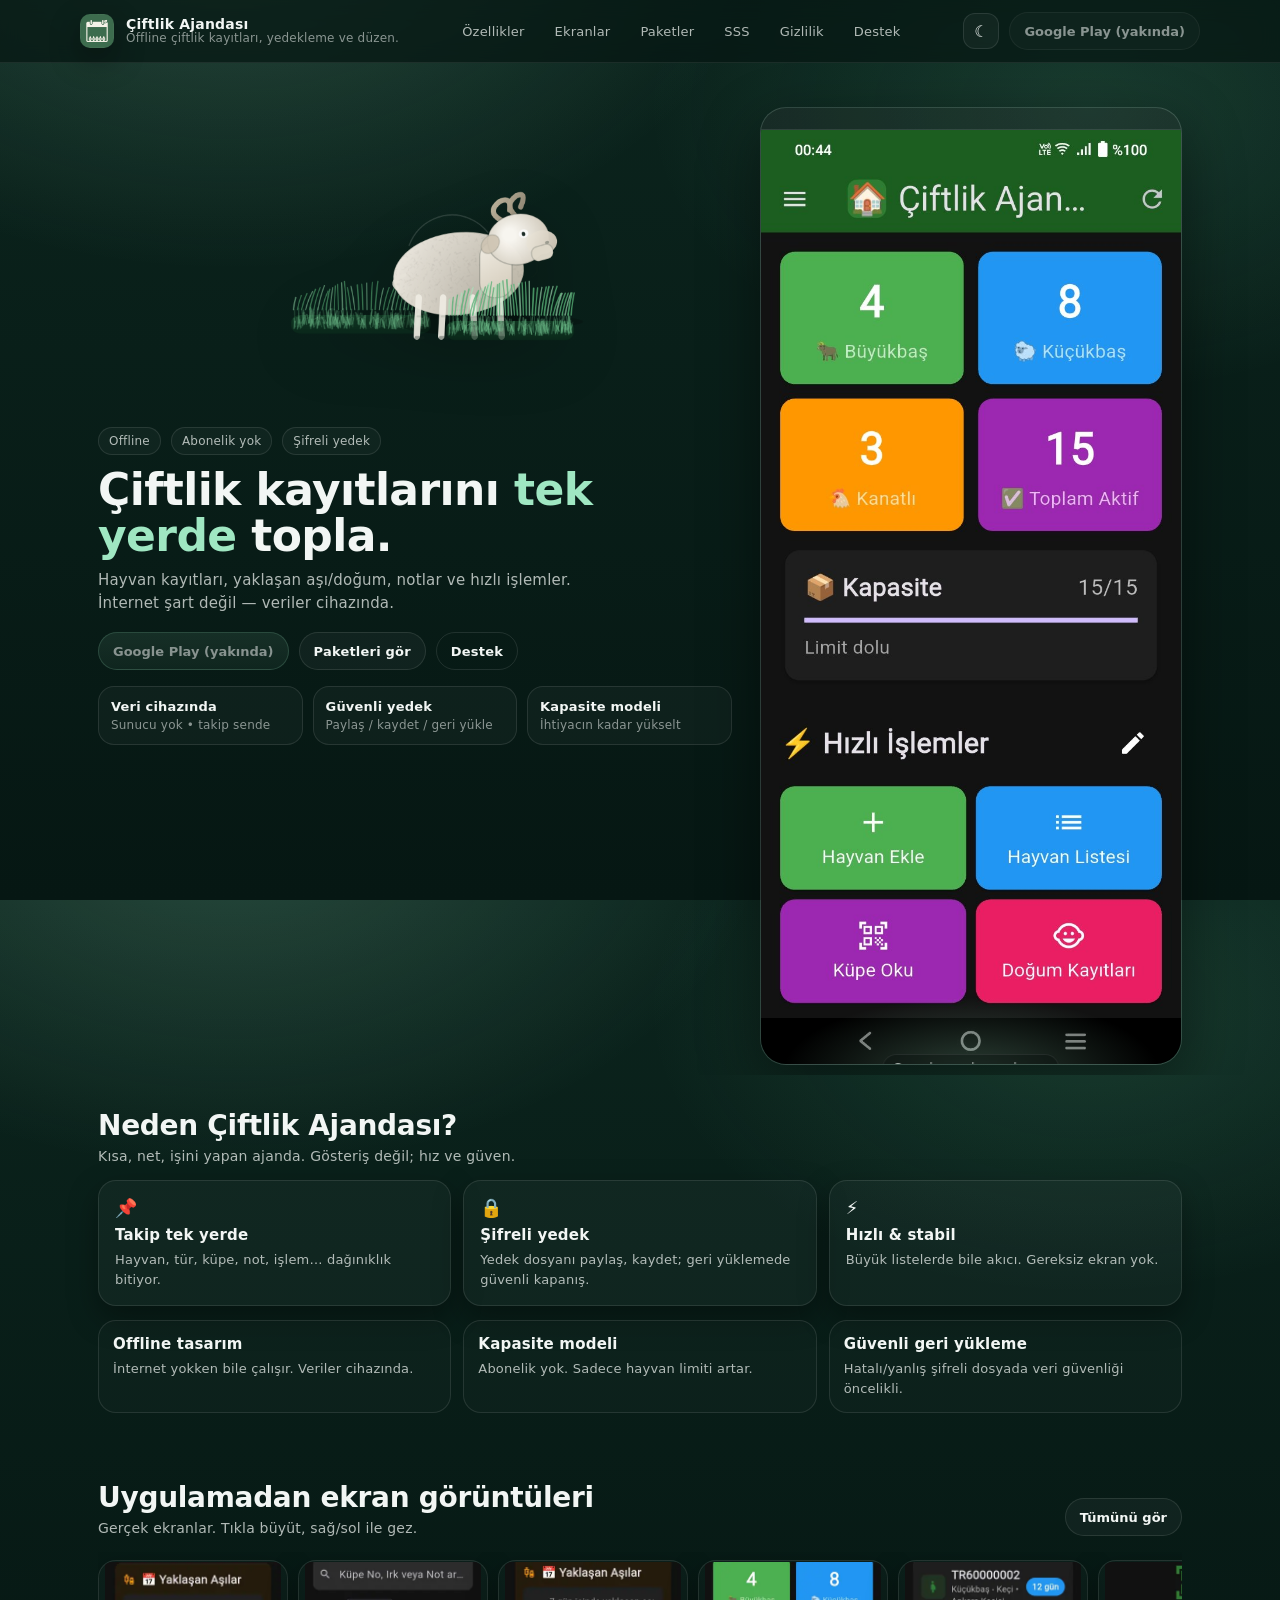
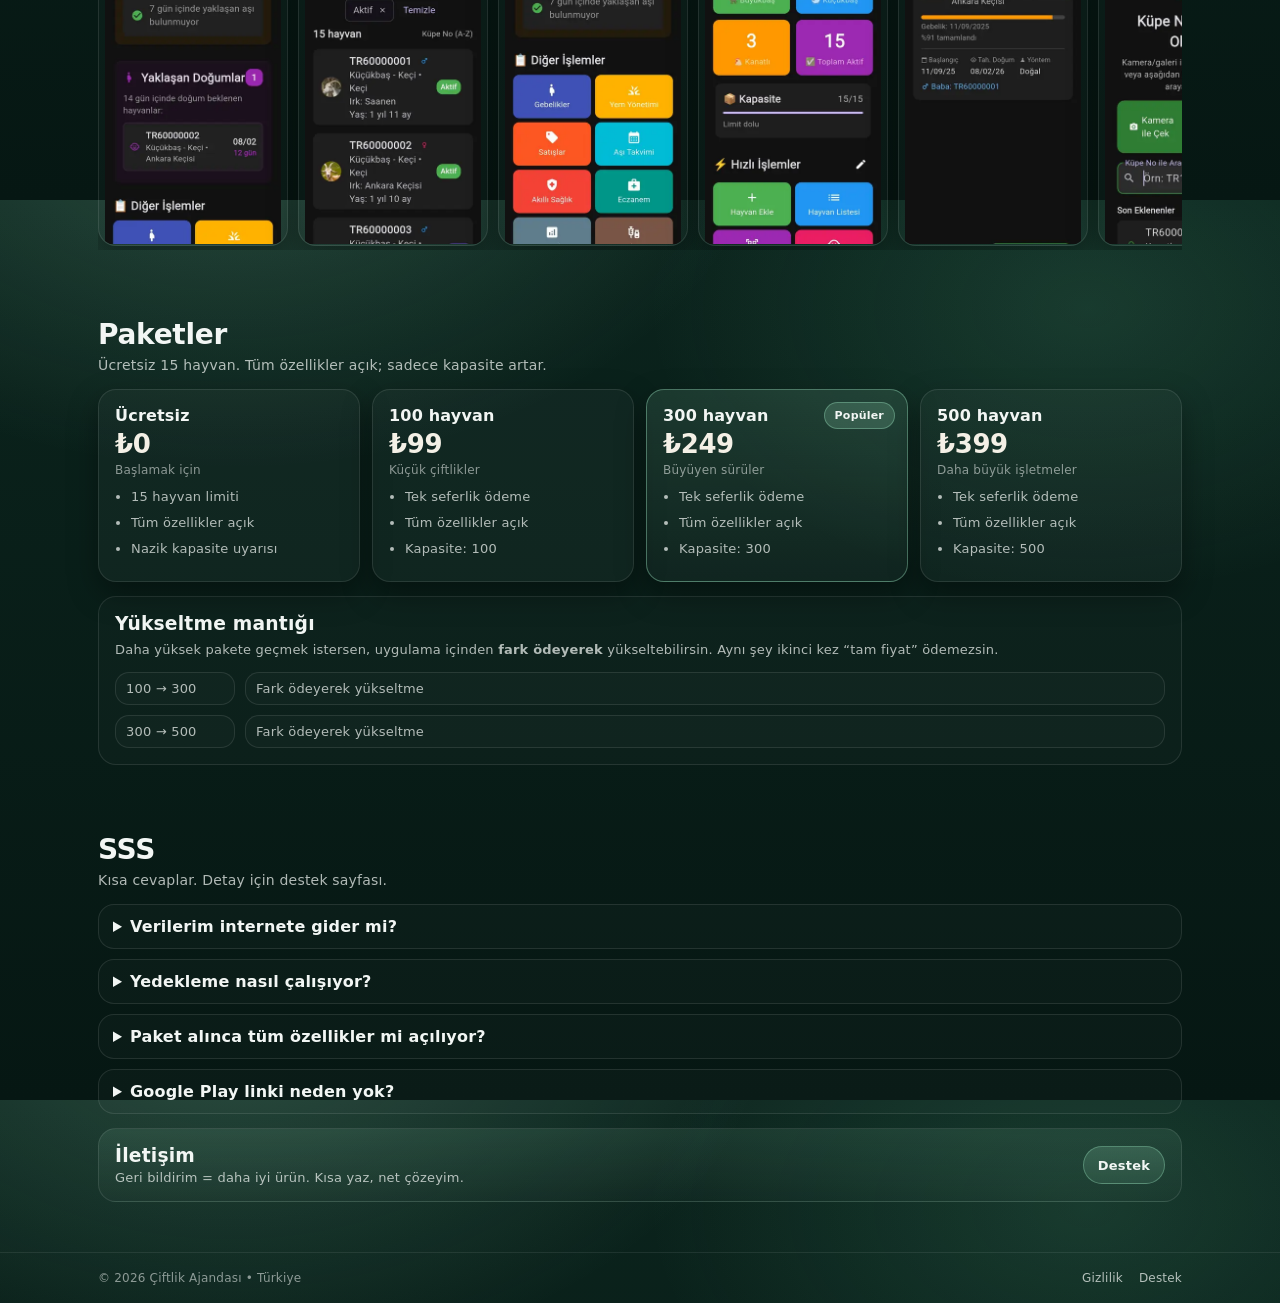
==== commit f6d5cae9: "Update GitHub Pages (root URL + nav + privacy fixes)" ====
--- a/index.html
+++ b/index.html
@@ -4,7 +4,10 @@
   <meta charset="utf-8"/>
   <meta name="viewport" content="width=device-width,initial-scale=1"/>
   <title>Çiftlik Ajandası — Offline sürü ajandası</title>
-  <meta name="description" content="Çiftlik Ajandası: Offline hayvan kayıtları, yaklaşan aşı/doğum hatırlatmaları ve şifreli yedekleme. Abonelik yok, kapasite modeli."/>
+  
+  <link rel="canonical" href="https://alibedirhan.github.io/ciftlikajandasi/">
+  <meta property="og:url" content="https://alibedirhan.github.io/ciftlikajandasi/">
+<meta name="description" content="Çiftlik Ajandası: Offline hayvan kayıtları, yaklaşan aşı/doğum hatırlatmaları ve şifreli yedekleme. Abonelik yok, kapasite modeli."/>
   <meta name="theme-color" content="#1f3f34"/>
   <link rel="icon" type="image/png" href="assets/img/app_icon.png"/>
   <meta property="og:title" content="Çiftlik Ajandası"/>
@@ -17,7 +20,7 @@
 
 <header class="topbar">
   <div class="wrap topbarInner">
-    <a class="brand" href="index.html" aria-label="Ana sayfa">
+    <a class="brand" href="./" aria-label="Ana sayfa">
       <img class="brandIcon" src="assets/img/app_icon.png" alt="" aria-hidden="true">
       <div class="brandText">
         <div class="brandName">Çiftlik Ajandası</div>
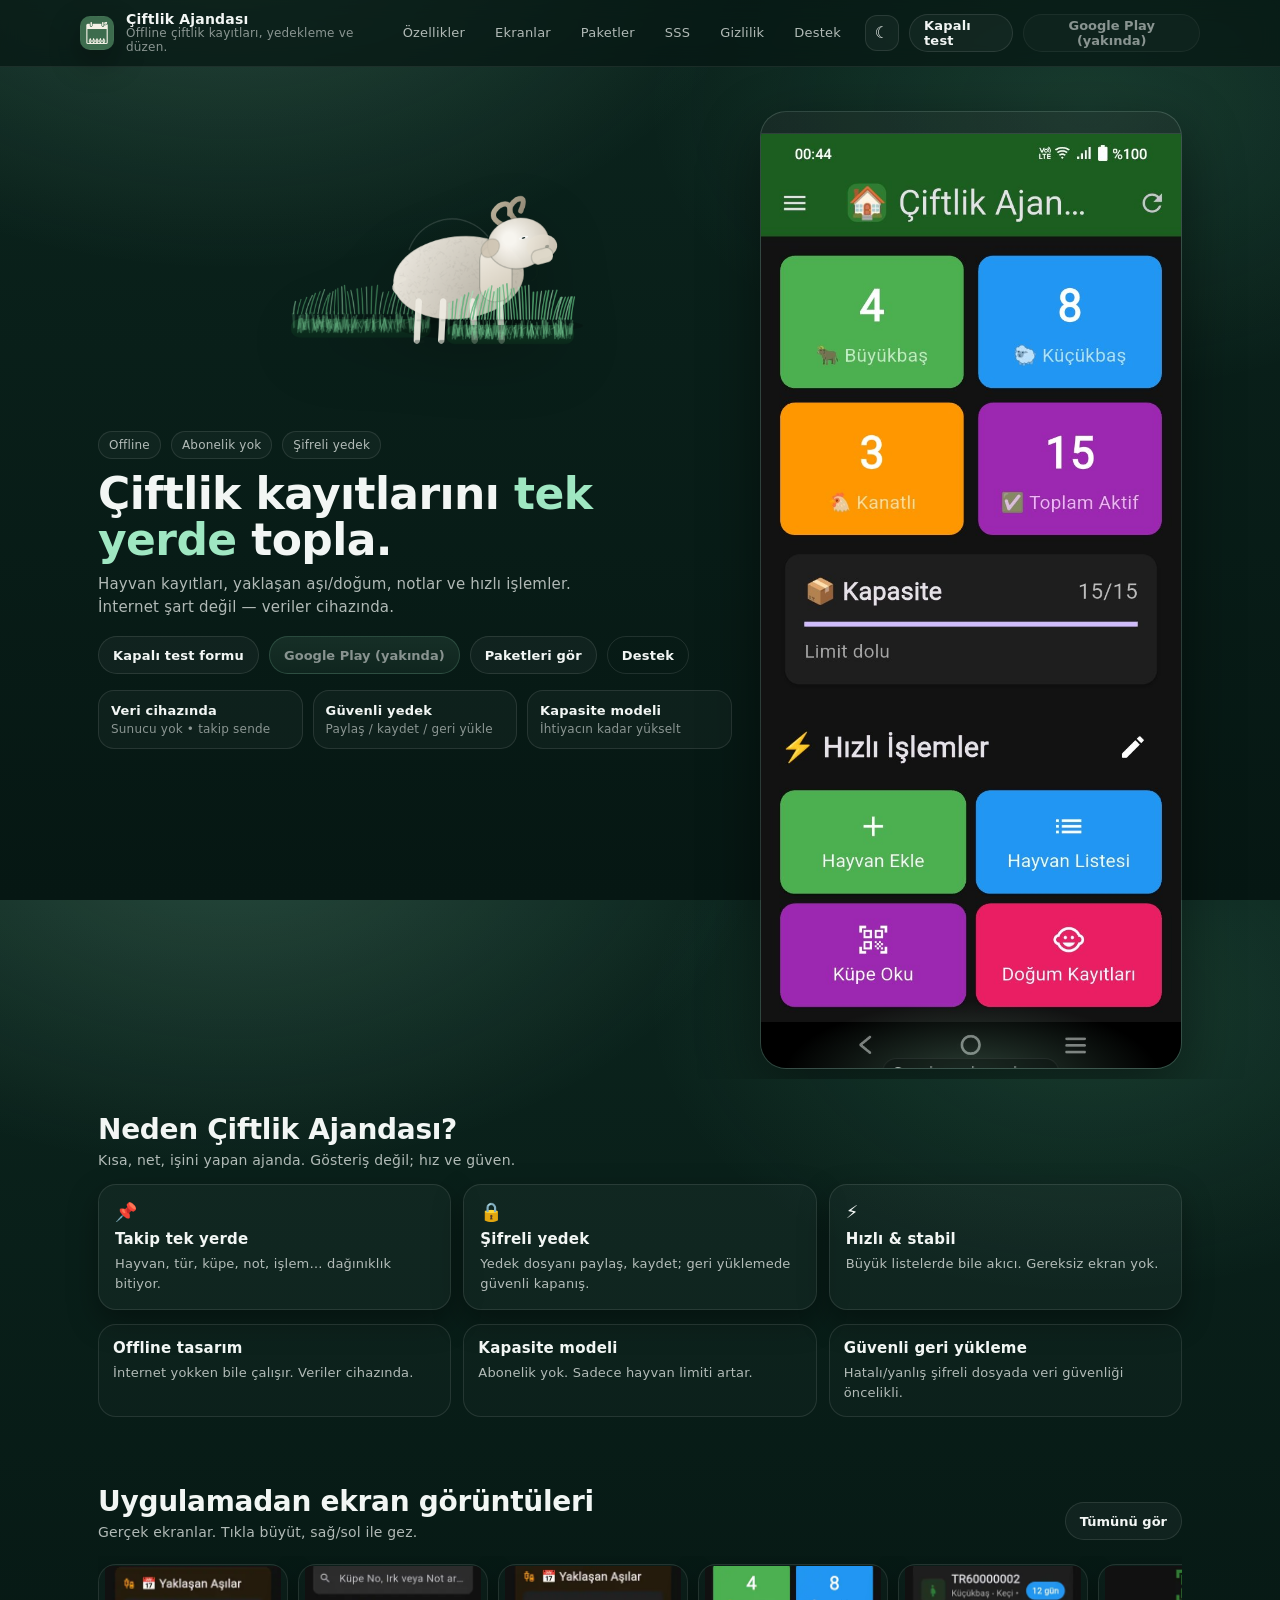
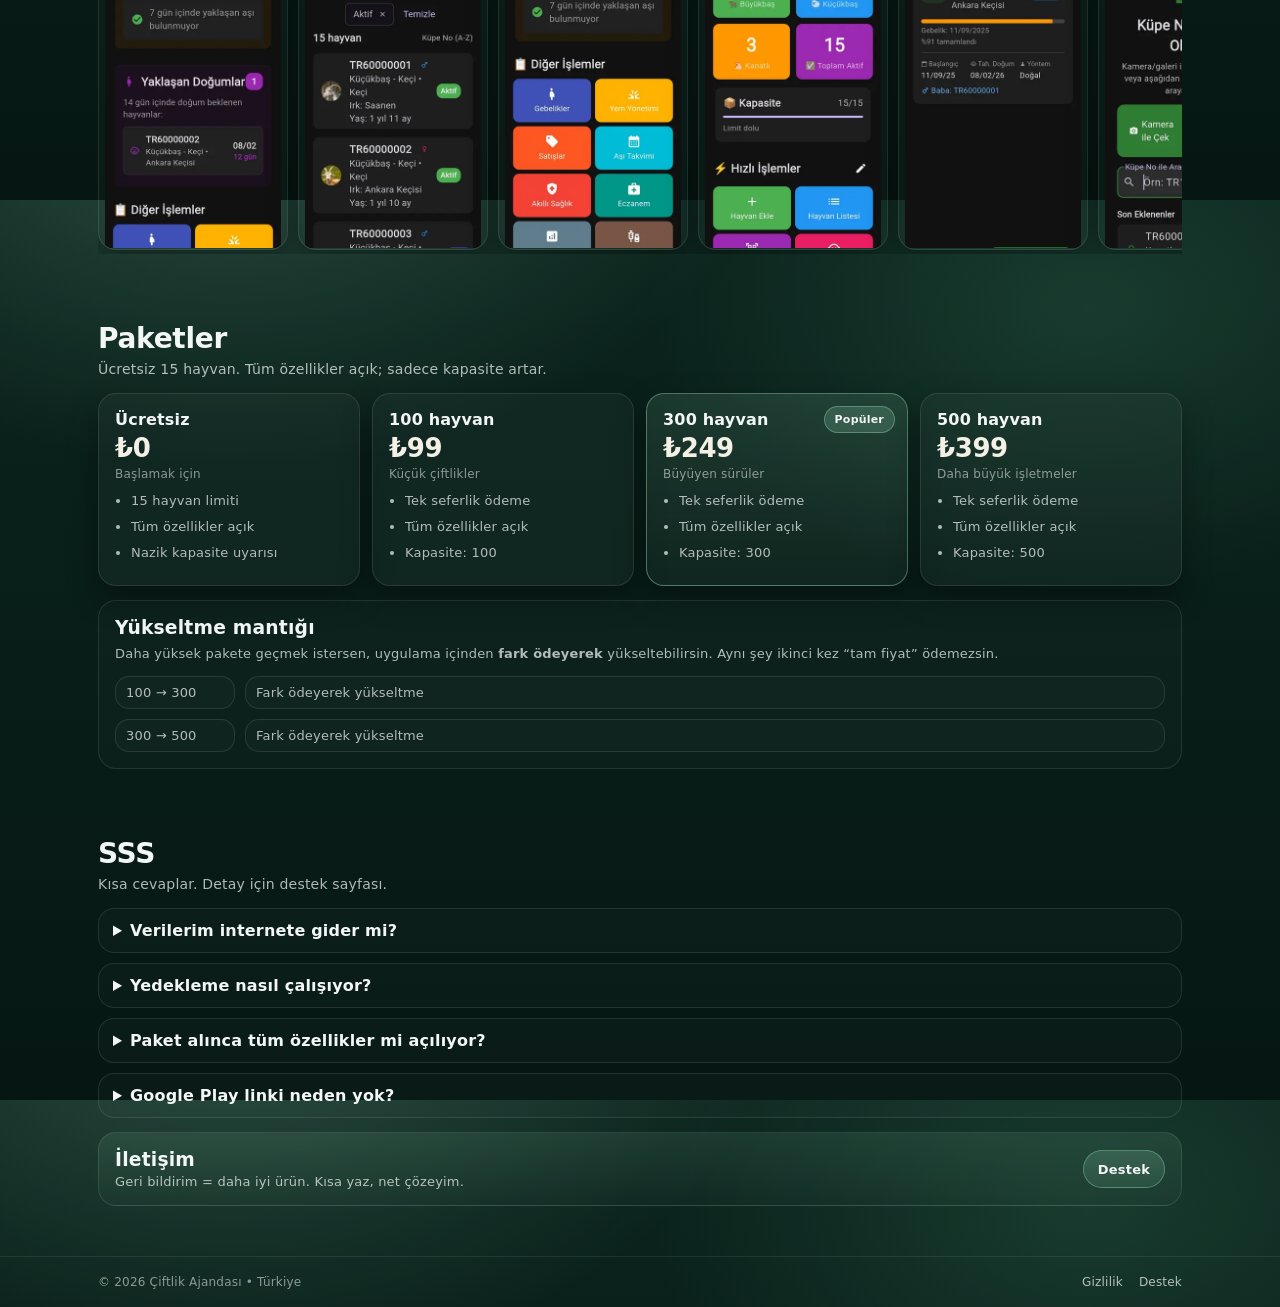
==== commit 9a182b85: "Update GitHub Pages" ====
--- a/index.html
+++ b/index.html
@@ -39,6 +39,7 @@
 
     <div class="actions">
       <button class="iconBtn" id="themeBtn" type="button" aria-label="Tema değiştir">☾</button>
+      <a class="pill" id="betaBtn" href="beta.html" title="Kapalı test daveti">Kapalı test</a>
       <button class="pill" id="playBtn" type="button" aria-disabled="true" title="Test aşamasında — link henüz yok">
         Google Play (yakında)
       </button>
@@ -63,6 +64,7 @@
         </p>
 
         <div class="heroCtas">
+          <a class="pill" href="beta.html" title="Kapalı teste katılmak için form">Kapalı test formu</a>
           <button class="pill primary" type="button" id="playBtn2" aria-disabled="true">Google Play (yakında)</button>
           <a class="pill" href="#paketler">Paketleri gör</a>
           <a class="pill ghost" href="support.html" target="_blank" rel="noopener">Destek</a>
--- a/assets/css/styles.css
+++ b/assets/css/styles.css
@@ -491,6 +491,33 @@
 }
 .ctaRow{display:flex; gap:10px; flex-wrap:wrap; margin-top:14px}
 
+/* --- Beta form --- */
+.formGrid{display:grid; grid-template-columns:1fr 1fr; gap:14px; margin-top:14px}
+.field{display:flex; flex-direction:column; gap:8px}
+.field label{font-weight:800}
+.field input, .field textarea{
+  width:100%;
+  padding:12px 12px;
+  border-radius:14px;
+  border:1px solid var(--stroke2);
+  background: rgba(255,255,255,.02);
+  color:var(--text);
+  outline:none;
+}
+.field input::placeholder, .field textarea::placeholder{color:var(--muted2)}
+.field input:focus, .field textarea:focus{border-color: rgba(159,231,194,.55); box-shadow: 0 0 0 4px rgba(159,231,194,.10)}
+.field textarea{min-height:110px; resize:vertical}
+.formFull{grid-column:1 / -1}
+.checkboxRow{display:flex; gap:10px; align-items:flex-start; margin-top:12px; color:var(--muted)}
+.checkboxRow input{margin-top:4px}
+.formActions{display:flex; gap:10px; flex-wrap:wrap; margin-top:14px}
+.errorText{margin-top:10px; color: rgba(255,210,210,.95); font-size:13px}
+.okText{margin-top:10px; color: rgba(159,231,194,.95); font-size:13px}
+
+@media (max-width: 760px){
+  .formGrid{grid-template-columns:1fr}
+}
+
 /* Utilities for text-heavy pages (privacy/support) */
 .muted{color:var(--muted)}
 .muted2{color:var(--muted2)}
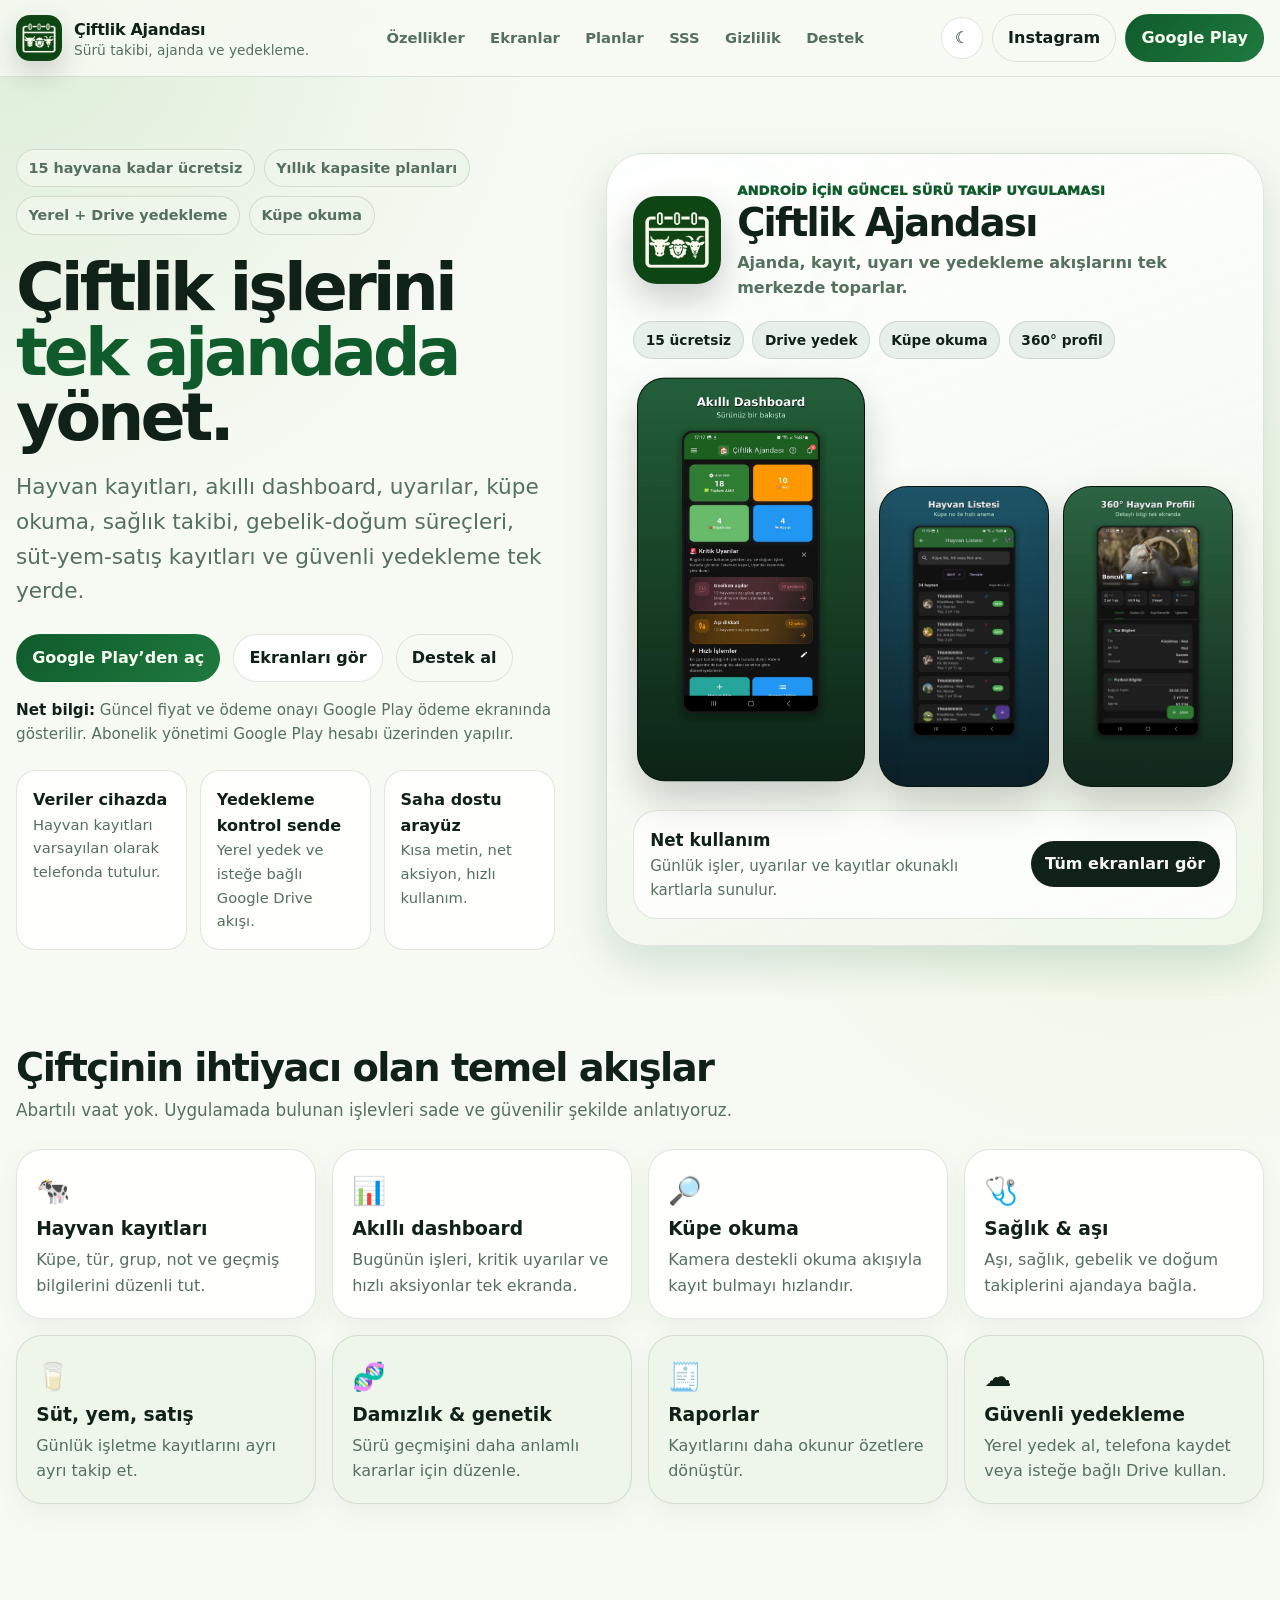
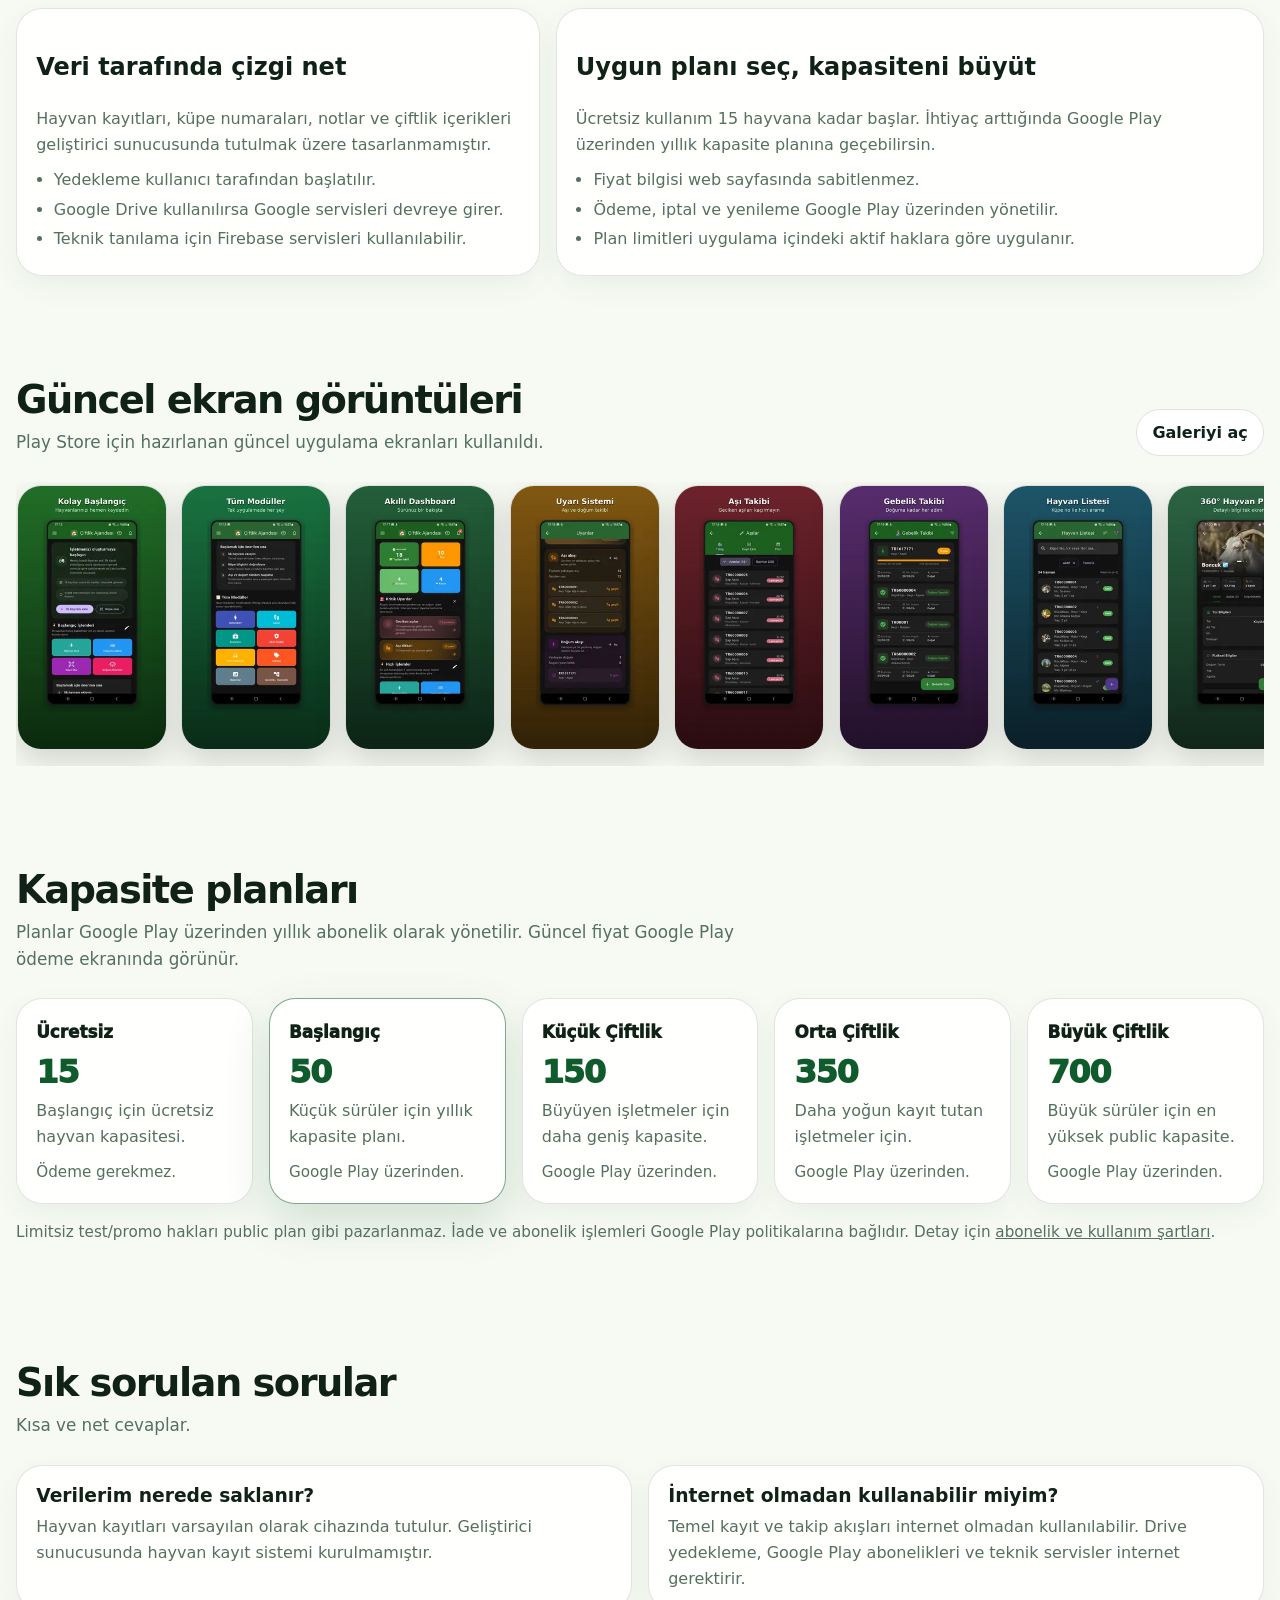
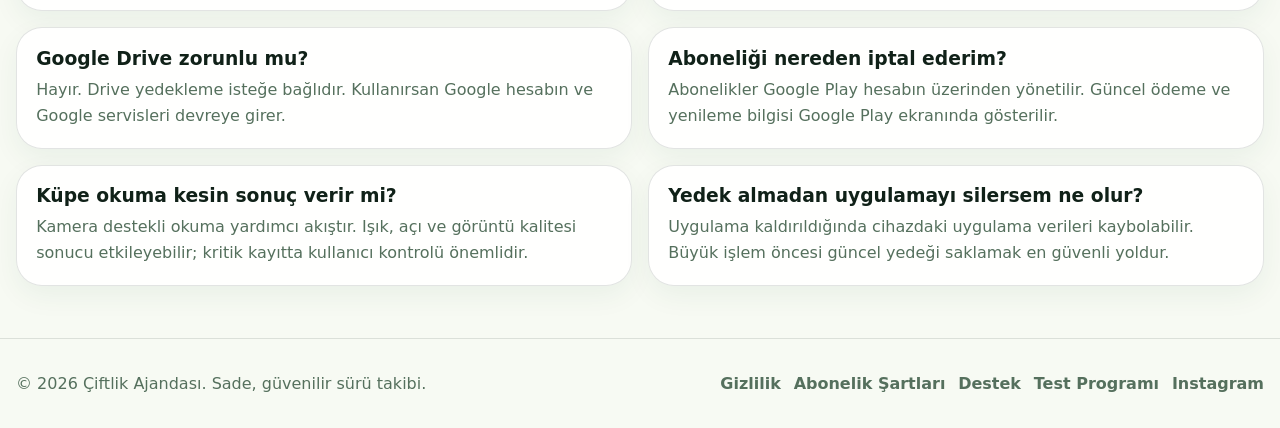
==== commit 6b49068b: "GitHub Pages sayfasını güncelle" ====
--- a/index.html
+++ b/index.html
@@ -1,48 +1,64 @@
 <!doctype html>
-<html lang="tr">
+<html lang="tr" data-theme="light">
 <head>
   <meta charset="utf-8"/>
   <meta name="viewport" content="width=device-width,initial-scale=1"/>
-  <title>Çiftlik Ajandası — Offline sürü ajandası</title>
-  
-  <link rel="canonical" href="https://alibedirhan.github.io/ciftlikajandasi/">
-  <meta property="og:url" content="https://alibedirhan.github.io/ciftlikajandasi/">
-<meta name="description" content="Çiftlik Ajandası: Offline hayvan kayıtları, yaklaşan aşı/doğum hatırlatmaları ve şifreli yedekleme. Abonelik yok, kapasite modeli."/>
-  <meta name="theme-color" content="#1f3f34"/>
-  <link rel="icon" type="image/png" href="assets/img/app_icon.png"/>
-  <meta property="og:title" content="Çiftlik Ajandası"/>
-  <meta property="og:description" content="Offline çiftlik kayıtları, şifreli yedekleme ve güvenli geri yükleme."/>
-  <meta property="og:image" content="assets/img/hero_banner.png"/>
+  <title>Çiftlik Ajandası — Sürü Takibi, Ajanda ve Güvenli Yedekleme</title>
+  <meta name="description" content="Çiftlik Ajandası; hayvan kayıtları, akıllı dashboard, küpe okuma, aşı-doğum takibi, süt-yem-satış modülleri ve kullanıcı kontrollü yedekleme sunan Android uygulamasıdır."/>
+  <link rel="canonical" href="https://alibedirhan.github.io/ciftlikajandasi/"/>
+  <meta name="theme-color" content="#0f5b2b"/>
+  <link rel="icon" type="image/png" sizes="32x32" href="assets/img/favicon-32x32.png"/>
+  <link rel="icon" type="image/png" sizes="192x192" href="assets/img/favicon-192x192.png"/>
+  <link rel="apple-touch-icon" href="assets/img/apple-touch-icon.png"/>
+  <meta property="og:type" content="website"/>
+  <meta property="og:locale" content="tr_TR"/>
+  <meta property="og:site_name" content="Çiftlik Ajandası"/>
+  <meta property="og:title" content="Çiftlik Ajandası — Sürü takibi tek yerde"/>
+  <meta property="og:description" content="Hayvan kayıtları, ajanda, uyarılar, küpe okuma, sağlık takibi ve güvenli yedekleme."/>
+  <meta property="og:url" content="https://alibedirhan.github.io/ciftlikajandasi/"/>
+  <meta property="og:image" content="https://alibedirhan.github.io/ciftlikajandasi/assets/img/og-image-v2.png"/>
+  <meta name="twitter:card" content="summary_large_image"/>
+  <meta name="twitter:title" content="Çiftlik Ajandası — Sürü takibi tek yerde"/>
+  <meta name="twitter:description" content="Hayvan kayıtları, ajanda, uyarılar, küpe okuma, sağlık takibi ve güvenli yedekleme."/>
+  <meta name="twitter:image" content="https://alibedirhan.github.io/ciftlikajandasi/assets/img/og-image-v2.png"/>
   <link rel="stylesheet" href="assets/css/styles.css"/>
+  <script type="application/ld+json">
+  {
+    "@context": "https://schema.org",
+    "@type": "SoftwareApplication",
+    "name": "Çiftlik Ajandası",
+    "applicationCategory": "BusinessApplication",
+    "operatingSystem": "Android",
+    "description": "Hayvan kayıtları, ajanda, uyarılar, küpe okuma, sağlık takibi ve kullanıcı kontrollü yedekleme için Android uygulaması.",
+    "url": "https://alibedirhan.github.io/ciftlikajandasi/",
+    "downloadUrl": "https://play.google.com/store/apps/details?id=com.alibedirhan.ciftlik_ajandasi",
+    "publisher": { "@type": "Organization", "name": "Çiftlik Ajandası" }
+  }
+  </script>
 </head>
 <body>
 <a class="skip" href="#main">İçeriğe atla</a>
-
 <header class="topbar">
   <div class="wrap topbarInner">
-    <a class="brand" href="./" aria-label="Ana sayfa">
-      <img class="brandIcon" src="assets/img/app_icon.png" alt="" aria-hidden="true">
+    <a class="brand" href="./" aria-label="Çiftlik Ajandası ana sayfa">
+      <img class="brandIcon" src="assets/img/app_icon_v2.png" alt="" aria-hidden="true"/>
       <div class="brandText">
         <div class="brandName">Çiftlik Ajandası</div>
-        <div class="brandTag">Offline çiftlik kayıtları, yedekleme ve düzen.</div>
+        <div class="brandTag">Sürü takibi, ajanda ve yedekleme.</div>
       </div>
     </a>
-
-    <nav class="nav">
+    <nav class="nav" aria-label="Ana menü">
       <a class="navLink" href="#ozellikler">Özellikler</a>
       <a class="navLink" href="#ekranlar">Ekranlar</a>
-      <a class="navLink" href="#paketler">Paketler</a>
+      <a class="navLink" href="#planlar">Planlar</a>
       <a class="navLink" href="#sss">SSS</a>
       <a class="navLink" href="privacy.html">Gizlilik</a>
-      <a class="navLink" href="support.html" target="_blank" rel="noopener">Destek</a>
+      <a class="navLink" href="support.html">Destek</a>
     </nav>
-
     <div class="actions">
       <button class="iconBtn" id="themeBtn" type="button" aria-label="Tema değiştir">☾</button>
-      <a class="pill" id="betaBtn" href="beta.html" title="Kapalı test daveti">Kapalı test</a>
-      <button class="pill" id="playBtn" type="button" aria-disabled="true" title="Test aşamasında — link henüz yok">
-        Google Play (yakında)
-      </button>
+      <a class="pill ghost" href="https://www.instagram.com/ciftlikajandasi_surutakip/" target="_blank" rel="noopener">Instagram</a>
+      <a class="pill primary" href="https://play.google.com/store/apps/details?id=com.alibedirhan.ciftlik_ajandasi" target="_blank" rel="noopener">Google Play</a>
     </div>
   </div>
 </header>
@@ -51,94 +67,106 @@
   <section class="hero">
     <div class="wrap heroGrid">
       <div class="heroCopy">
-        <div class="badgeRow">
-          <span class="badge">Offline</span>
-          <span class="badge">Abonelik yok</span>
-          <span class="badge">Şifreli yedek</span>
-        </div>
-
-        <h1>Çiftlik kayıtlarını <span class="accent">tek yerde</span> topla.</h1>
-        <p class="lead">
-          Hayvan kayıtları, yaklaşan aşı/doğum, notlar ve hızlı işlemler.
-          İnternet şart değil — veriler cihazında.
-        </p>
-
+        <div class="badgeRow" aria-label="Ürün öne çıkanları">
+          <span class="badge">15 hayvana kadar ücretsiz</span>
+          <span class="badge">Yıllık kapasite planları</span>
+          <span class="badge">Yerel + Drive yedekleme</span>
+          <span class="badge">Küpe okuma</span>
+        </div>
+        <h1>Çiftlik işlerini <span class="accent">tek ajandada</span> yönet.</h1>
+        <p class="lead">Hayvan kayıtları, akıllı dashboard, uyarılar, küpe okuma, sağlık takibi, gebelik-doğum süreçleri, süt-yem-satış kayıtları ve güvenli yedekleme tek yerde.</p>
         <div class="heroCtas">
-          <a class="pill" href="beta.html" title="Kapalı teste katılmak için form">Kapalı test formu</a>
-          <button class="pill primary" type="button" id="playBtn2" aria-disabled="true">Google Play (yakında)</button>
-          <a class="pill" href="#paketler">Paketleri gör</a>
-          <a class="pill ghost" href="support.html" target="_blank" rel="noopener">Destek</a>
-        </div>
-
-        <div class="trust">
-          <div class="trustItem">
-            <div class="trustTitle">Veri cihazında</div>
-            <div class="trustSub">Sunucu yok • takip sende</div>
-          </div>
-          <div class="trustItem">
-            <div class="trustTitle">Güvenli yedek</div>
-            <div class="trustSub">Paylaş / kaydet / geri yükle</div>
-          </div>
-          <div class="trustItem">
-            <div class="trustTitle">Kapasite modeli</div>
-            <div class="trustSub">İhtiyacın kadar yükselt</div>
-          </div>
-        </div>
-      </div>
-
+          <a class="pill primary" href="https://play.google.com/store/apps/details?id=com.alibedirhan.ciftlik_ajandasi" target="_blank" rel="noopener">Google Play’den aç</a>
+          <a class="pill" href="#ekranlar">Ekranları gör</a>
+          <a class="pill ghost" href="support.html">Destek al</a>
+        </div>
+        <p class="note heroNote"><strong>Net bilgi:</strong> Güncel fiyat ve ödeme onayı Google Play ödeme ekranında gösterilir. Abonelik yönetimi Google Play hesabı üzerinden yapılır.</p>
+        <div class="trust" aria-label="Güven bilgileri">
+          <div class="trustItem"><div class="trustTitle">Veriler cihazda</div><div class="trustSub">Hayvan kayıtları varsayılan olarak telefonda tutulur.</div></div>
+          <div class="trustItem"><div class="trustTitle">Yedekleme kontrol sende</div><div class="trustSub">Yerel yedek ve isteğe bağlı Google Drive akışı.</div></div>
+          <div class="trustItem"><div class="trustTitle">Saha dostu arayüz</div><div class="trustSub">Kısa metin, net aksiyon, hızlı kullanım.</div></div>
+        </div>
+      </div>
       <div class="heroMedia">
-        <div class="device">
-          <div class="deviceTop"></div>
-          <img class="deviceShot" src="assets/screenshots/full/hero.jpg" alt="Uygulama ekran görüntüsü" loading="eager" decoding="async">
-          <div class="deviceGlow" aria-hidden="true"></div>
-        <div class="deviceCaption">Gerçek uygulama ekranı.</div>
-        </div>
-      </div>
-    </div>
-
-    <div class="heroMascot" aria-hidden="true">
-      <canvas id="mascotCanvas" width="560" height="300"></canvas>
+        <aside class="heroShowcase" aria-label="Çiftlik Ajandası ürün ön izlemesi">
+          <div class="showcaseHeader">
+            <img class="showcaseIcon" src="assets/img/app_icon_v2.png" alt="Çiftlik Ajandası uygulama ikonu" loading="eager" decoding="async"/>
+            <div>
+              <p class="showcaseEyebrow">Android için güncel sürü takip uygulaması</p>
+              <h2>Çiftlik Ajandası</h2>
+              <p>Ajanda, kayıt, uyarı ve yedekleme akışlarını tek merkezde toparlar.</p>
+            </div>
+          </div>
+
+          <div class="showcaseBadges" aria-label="Öne çıkan kullanım alanları">
+            <span>15 ücretsiz</span>
+            <span>Drive yedek</span>
+            <span>Küpe okuma</span>
+            <span>360° profil</span>
+          </div>
+
+          <div class="previewGrid" aria-label="Uygulama ekran ön izlemeleri">
+            <div class="phoneShot mainShot">
+              <img src="assets/screenshots/full/03-akilli-dashboard.webp" alt="Çiftlik Ajandası akıllı dashboard ekranı" loading="eager" decoding="async"/>
+            </div>
+            <div class="phoneShot">
+              <img src="assets/screenshots/full/07-hayvan-listesi.webp" alt="Çiftlik Ajandası hayvan listesi ekranı" loading="eager" decoding="async"/>
+            </div>
+            <div class="phoneShot">
+              <img src="assets/screenshots/full/08-360-hayvan-profili.webp" alt="Çiftlik Ajandası 360 derece hayvan profili ekranı" loading="eager" decoding="async"/>
+            </div>
+          </div>
+
+          <div class="showcaseFooter">
+            <div>
+              <strong>Net kullanım</strong>
+              <span>Günlük işler, uyarılar ve kayıtlar okunaklı kartlarla sunulur.</span>
+            </div>
+            <a class="showcaseLink" href="#ekranlar">Tüm ekranları gör</a>
+          </div>
+        </aside>
+      </div>
     </div>
   </section>
 
   <section class="section" id="ozellikler">
     <div class="wrap">
       <div class="sectionHead">
-        <h2>Neden Çiftlik Ajandası?</h2>
-        <p>Kısa, net, işini yapan ajanda. Gösteriş değil; hız ve güven.</p>
-      </div>
-
-      <div class="cards3">
-        <article class="card">
-          <div class="cardIcon">📌</div>
-          <h3>Takip tek yerde</h3>
-          <p>Hayvan, tür, küpe, not, işlem… dağınıklık bitiyor.</p>
-        </article>
-        <article class="card">
-          <div class="cardIcon">🔒</div>
-          <h3>Şifreli yedek</h3>
-          <p>Yedek dosyanı paylaş, kaydet; geri yüklemede güvenli kapanış.</p>
-        </article>
-        <article class="card">
-          <div class="cardIcon">⚡</div>
-          <h3>Hızlı & stabil</h3>
-          <p>Büyük listelerde bile akıcı. Gereksiz ekran yok.</p>
-        </article>
-      </div>
-
-      <div class="cards3 compact">
-        <article class="card soft">
-          <h3>Offline tasarım</h3>
-          <p>İnternet yokken bile çalışır. Veriler cihazında.</p>
-        </article>
-        <article class="card soft">
-          <h3>Kapasite modeli</h3>
-          <p>Abonelik yok. Sadece hayvan limiti artar.</p>
-        </article>
-        <article class="card soft">
-          <h3>Güvenli geri yükleme</h3>
-          <p>Hatalı/yanlış şifreli dosyada veri güvenliği öncelikli.</p>
-        </article>
+        <h2>Çiftçinin ihtiyacı olan temel akışlar</h2>
+        <p>Abartılı vaat yok. Uygulamada bulunan işlevleri sade ve güvenilir şekilde anlatıyoruz.</p>
+      </div>
+      <div class="cards4">
+        <article class="card"><div class="cardIcon">🐄</div><h3>Hayvan kayıtları</h3><p>Küpe, tür, grup, not ve geçmiş bilgilerini düzenli tut.</p></article>
+        <article class="card"><div class="cardIcon">📊</div><h3>Akıllı dashboard</h3><p>Bugünün işleri, kritik uyarılar ve hızlı aksiyonlar tek ekranda.</p></article>
+        <article class="card"><div class="cardIcon">🔎</div><h3>Küpe okuma</h3><p>Kamera destekli okuma akışıyla kayıt bulmayı hızlandır.</p></article>
+        <article class="card"><div class="cardIcon">🩺</div><h3>Sağlık & aşı</h3><p>Aşı, sağlık, gebelik ve doğum takiplerini ajandaya bağla.</p></article>
+        <article class="card soft"><div class="cardIcon">🥛</div><h3>Süt, yem, satış</h3><p>Günlük işletme kayıtlarını ayrı ayrı takip et.</p></article>
+        <article class="card soft"><div class="cardIcon">🧬</div><h3>Damızlık & genetik</h3><p>Sürü geçmişini daha anlamlı kararlar için düzenle.</p></article>
+        <article class="card soft"><div class="cardIcon">🧾</div><h3>Raporlar</h3><p>Kayıtlarını daha okunur özetlere dönüştür.</p></article>
+        <article class="card soft"><div class="cardIcon">☁️</div><h3>Güvenli yedekleme</h3><p>Yerel yedek al, telefona kaydet veya isteğe bağlı Drive kullan.</p></article>
+      </div>
+    </div>
+  </section>
+
+  <section class="section">
+    <div class="wrap infoGrid">
+      <div class="infoPanel">
+        <h2>Veri tarafında çizgi net</h2>
+        <p>Hayvan kayıtları, küpe numaraları, notlar ve çiftlik içerikleri geliştirici sunucusunda tutulmak üzere tasarlanmamıştır.</p>
+        <ul class="clean">
+          <li>Yedekleme kullanıcı tarafından başlatılır.</li>
+          <li>Google Drive kullanılırsa Google servisleri devreye girer.</li>
+          <li>Teknik tanılama için Firebase servisleri kullanılabilir.</li>
+        </ul>
+      </div>
+      <div class="infoPanel">
+        <h2>Uygun planı seç, kapasiteni büyüt</h2>
+        <p>Ücretsiz kullanım 15 hayvana kadar başlar. İhtiyaç arttığında Google Play üzerinden yıllık kapasite planına geçebilirsin.</p>
+        <ul class="clean">
+          <li>Fiyat bilgisi web sayfasında sabitlenmez.</li>
+          <li>Ödeme, iptal ve yenileme Google Play üzerinden yönetilir.</li>
+          <li>Plan limitleri uygulama içindeki aktif haklara göre uygulanır.</li>
+        </ul>
       </div>
     </div>
   </section>
@@ -147,256 +175,75 @@
     <div class="wrap">
       <div class="sectionHead row">
         <div>
-          <h2>Uygulamadan ekran görüntüleri</h2>
-          <p>Gerçek ekranlar. Tıkla büyüt, sağ/sol ile gez.</p>
-        </div>
-        <button class="pill" id="openGallery" type="button">Tümünü gör</button>
-      </div>
-
-      <div class="shotsRail" role="list">
-        
-      <button class="shot" type="button" data-full="assets/screenshots/full/01.webp" aria-label="Çiftlik Ajandası ekran görüntüsü 1">
-        <img src="assets/screenshots/thumb/01.webp" alt="Çiftlik Ajandası ekran görüntüsü 1" loading="lazy" decoding="async">
-      </button>
-
-      <button class="shot" type="button" data-full="assets/screenshots/full/02.webp" aria-label="Çiftlik Ajandası ekran görüntüsü 2">
-        <img src="assets/screenshots/thumb/02.webp" alt="Çiftlik Ajandası ekran görüntüsü 2" loading="lazy" decoding="async">
-      </button>
-
-      <button class="shot" type="button" data-full="assets/screenshots/full/03.webp" aria-label="Çiftlik Ajandası ekran görüntüsü 3">
-        <img src="assets/screenshots/thumb/03.webp" alt="Çiftlik Ajandası ekran görüntüsü 3" loading="lazy" decoding="async">
-      </button>
-
-      <button class="shot" type="button" data-full="assets/screenshots/full/04.webp" aria-label="Çiftlik Ajandası ekran görüntüsü 4">
-        <img src="assets/screenshots/thumb/04.webp" alt="Çiftlik Ajandası ekran görüntüsü 4" loading="lazy" decoding="async">
-      </button>
-
-      <button class="shot" type="button" data-full="assets/screenshots/full/05.webp" aria-label="Çiftlik Ajandası ekran görüntüsü 5">
-        <img src="assets/screenshots/thumb/05.webp" alt="Çiftlik Ajandası ekran görüntüsü 5" loading="lazy" decoding="async">
-      </button>
-
-      <button class="shot" type="button" data-full="assets/screenshots/full/06.webp" aria-label="Çiftlik Ajandası ekran görüntüsü 6">
-        <img src="assets/screenshots/thumb/06.webp" alt="Çiftlik Ajandası ekran görüntüsü 6" loading="lazy" decoding="async">
-      </button>
-
-      <button class="shot" type="button" data-full="assets/screenshots/full/07.webp" aria-label="Çiftlik Ajandası ekran görüntüsü 7">
-        <img src="assets/screenshots/thumb/07.webp" alt="Çiftlik Ajandası ekran görüntüsü 7" loading="lazy" decoding="async">
-      </button>
-
-      <button class="shot" type="button" data-full="assets/screenshots/full/08.webp" aria-label="Çiftlik Ajandası ekran görüntüsü 8">
-        <img src="assets/screenshots/thumb/08.webp" alt="Çiftlik Ajandası ekran görüntüsü 8" loading="lazy" decoding="async">
-      </button>
-
-      <button class="shot" type="button" data-full="assets/screenshots/full/09.webp" aria-label="Çiftlik Ajandası ekran görüntüsü 9">
-        <img src="assets/screenshots/thumb/09.webp" alt="Çiftlik Ajandası ekran görüntüsü 9" loading="lazy" decoding="async">
-      </button>
-
-      <button class="shot" type="button" data-full="assets/screenshots/full/10.webp" aria-label="Çiftlik Ajandası ekran görüntüsü 10">
-        <img src="assets/screenshots/thumb/10.webp" alt="Çiftlik Ajandası ekran görüntüsü 10" loading="lazy" decoding="async">
-      </button>
-
-      <button class="shot" type="button" data-full="assets/screenshots/full/11.webp" aria-label="Çiftlik Ajandası ekran görüntüsü 11">
-        <img src="assets/screenshots/thumb/11.webp" alt="Çiftlik Ajandası ekran görüntüsü 11" loading="lazy" decoding="async">
-      </button>
-
-      <button class="shot" type="button" data-full="assets/screenshots/full/12.webp" aria-label="Çiftlik Ajandası ekran görüntüsü 12">
-        <img src="assets/screenshots/thumb/12.webp" alt="Çiftlik Ajandası ekran görüntüsü 12" loading="lazy" decoding="async">
-      </button>
-      </div>
-    </div>
-  </section>
-
-  <section class="section" id="paketler">
+          <h2>Güncel ekran görüntüleri</h2>
+          <p>Play Store için hazırlanan güncel uygulama ekranları kullanıldı.</p>
+        </div>
+        <button class="pill" id="openGallery" type="button">Galeriyi aç</button>
+      </div>
+      <div class="shotsRail" role="list" aria-label="Çiftlik Ajandası ekran görüntüleri">
+        <button class="shot" type="button" data-full="assets/screenshots/full/01-kolay-baslangic.webp"><img src="assets/screenshots/thumb/01-kolay-baslangic.webp" alt="Kolay başlangıç ekranı ve işletme bilgileri" loading="lazy" decoding="async"/></button>
+        <button class="shot" type="button" data-full="assets/screenshots/full/02-tum-moduller.webp"><img src="assets/screenshots/thumb/02-tum-moduller.webp" alt="Çiftlik Ajandası tüm modüller ekranı" loading="lazy" decoding="async"/></button>
+        <button class="shot" type="button" data-full="assets/screenshots/full/03-akilli-dashboard.webp"><img src="assets/screenshots/thumb/03-akilli-dashboard.webp" alt="Akıllı dashboard ve kritik uyarılar" loading="lazy" decoding="async"/></button>
+        <button class="shot" type="button" data-full="assets/screenshots/full/04-uyari-sistemi.webp"><img src="assets/screenshots/thumb/04-uyari-sistemi.webp" alt="Aşı ve doğum odaklı uyarı sistemi" loading="lazy" decoding="async"/></button>
+        <button class="shot" type="button" data-full="assets/screenshots/full/05-asi-takibi.webp"><img src="assets/screenshots/thumb/05-asi-takibi.webp" alt="Aşı takip listesi" loading="lazy" decoding="async"/></button>
+        <button class="shot" type="button" data-full="assets/screenshots/full/06-gebelik-takibi.webp"><img src="assets/screenshots/thumb/06-gebelik-takibi.webp" alt="Gebelik ve doğum takip listesi" loading="lazy" decoding="async"/></button>
+        <button class="shot" type="button" data-full="assets/screenshots/full/07-hayvan-listesi.webp"><img src="assets/screenshots/thumb/07-hayvan-listesi.webp" alt="Küpe numarası ile hayvan listesi" loading="lazy" decoding="async"/></button>
+        <button class="shot" type="button" data-full="assets/screenshots/full/08-360-hayvan-profili.webp"><img src="assets/screenshots/thumb/08-360-hayvan-profili.webp" alt="360 derece hayvan profili ve detay kartları" loading="lazy" decoding="async"/></button>
+      </div>
+    </div>
+  </section>
+
+  <section class="section" id="planlar">
     <div class="wrap">
       <div class="sectionHead">
-        <h2>Paketler</h2>
-        <p>Ücretsiz 15 hayvan. Tüm özellikler açık; sadece kapasite artar.</p>
-      </div>
-
+        <h2>Kapasite planları</h2>
+        <p>Planlar Google Play üzerinden yıllık abonelik olarak yönetilir. Güncel fiyat Google Play ödeme ekranında görünür.</p>
+      </div>
       <div class="pricing">
-        <article class="priceCard">
-          <div class="priceTop">
-            <div class="priceName">Ücretsiz</div>
-            <div class="priceValue">₺0</div>
-            <div class="priceNote">Başlamak için</div>
-          </div>
-          <ul class="list">
-            <li>15 hayvan limiti</li>
-            <li>Tüm özellikler açık</li>
-            <li>Nazik kapasite uyarısı</li>
-          </ul>
-        </article>
-
-        <article class="priceCard">
-          <div class="priceTop">
-            <div class="priceName">100 hayvan</div>
-            <div class="priceValue">₺99</div>
-            <div class="priceNote">Küçük çiftlikler</div>
-          </div>
-          <ul class="list">
-            <li>Tek seferlik ödeme</li>
-            <li>Tüm özellikler açık</li>
-            <li>Kapasite: 100</li>
-          </ul>
-        </article>
-
-        <article class="priceCard featured" aria-label="En popüler paket">
-          <div class="ribbon">Popüler</div>
-          <div class="priceTop">
-            <div class="priceName">300 hayvan</div>
-            <div class="priceValue">₺249</div>
-            <div class="priceNote">Büyüyen sürüler</div>
-          </div>
-          <ul class="list">
-            <li>Tek seferlik ödeme</li>
-            <li>Tüm özellikler açık</li>
-            <li>Kapasite: 300</li>
-          </ul>
-        </article>
-
-        <article class="priceCard">
-          <div class="priceTop">
-            <div class="priceName">500 hayvan</div>
-            <div class="priceValue">₺399</div>
-            <div class="priceNote">Daha büyük işletmeler</div>
-          </div>
-          <ul class="list">
-            <li>Tek seferlik ödeme</li>
-            <li>Tüm özellikler açık</li>
-            <li>Kapasite: 500</li>
-          </ul>
-        </article>
-      </div>
-
-      <div class="upgradeBox">
-        <h3>Yükseltme mantığı</h3>
-        <p>Daha yüksek pakete geçmek istersen, uygulama içinden <strong>fark ödeyerek</strong> yükseltebilirsin. Aynı şey ikinci kez “tam fiyat” ödemezsin.</p>
-        <div class="upgradeMini">
-          <div>100 → 300</div><div>Fark ödeyerek yükseltme</div>
-          <div>300 → 500</div><div>Fark ödeyerek yükseltme</div>
-        </div>
-      </div>
+        <article class="priceCard"><div class="priceName">Ücretsiz</div><div class="priceCap">15</div><p>Başlangıç için ücretsiz hayvan kapasitesi.</p><div class="priceMeta">Ödeme gerekmez.</div></article>
+        <article class="priceCard featured"><div class="priceName">Başlangıç</div><div class="priceCap">50</div><p>Küçük sürüler için yıllık kapasite planı.</p><div class="priceMeta">Google Play üzerinden.</div></article>
+        <article class="priceCard"><div class="priceName">Küçük Çiftlik</div><div class="priceCap">150</div><p>Büyüyen işletmeler için daha geniş kapasite.</p><div class="priceMeta">Google Play üzerinden.</div></article>
+        <article class="priceCard"><div class="priceName">Orta Çiftlik</div><div class="priceCap">350</div><p>Daha yoğun kayıt tutan işletmeler için.</p><div class="priceMeta">Google Play üzerinden.</div></article>
+        <article class="priceCard"><div class="priceName">Büyük Çiftlik</div><div class="priceCap">700</div><p>Büyük sürüler için en yüksek public kapasite.</p><div class="priceMeta">Google Play üzerinden.</div></article>
+      </div>
+      <p class="note">Limitsiz test/promo hakları public plan gibi pazarlanmaz. İade ve abonelik işlemleri Google Play politikalarına bağlıdır. Detay için <a href="terms.html">abonelik ve kullanım şartları</a>.</p>
     </div>
   </section>
 
   <section class="section" id="sss">
     <div class="wrap">
-      <div class="sectionHead">
-        <h2>SSS</h2>
-        <p>Kısa cevaplar. Detay için destek sayfası.</p>
-      </div>
-
-      <div class="faq">
-        <details>
-          <summary>Verilerim internete gider mi?</summary>
-          <div class="faqBody">Hayır. Uygulama offline çalışır; veriler cihazında saklanır. Yedek paylaşımı tamamen senin kontrolündedir.</div>
-        </details>
-        <details>
-          <summary>Yedekleme nasıl çalışıyor?</summary>
-          <div class="faqBody">Yedek dosyasını şifreleyip kaydedebilir veya paylaşabilirsin. Geri yüklemede yanlış şifre/bozuk dosyada güvenli kapanış uygulanır.</div>
-        </details>
-        <details>
-          <summary>Paket alınca tüm özellikler mi açılıyor?</summary>
-          <div class="faqBody">Evet. Paketler sadece hayvan kapasitesini artırır; özellikler kapalı/açık değil.</div>
-        </details>
-        <details>
-          <summary>Google Play linki neden yok?</summary>
-          <div class="faqBody">Uygulama test aşamasında. Yayına çıktığında buton otomatik aktif edilecek.</div>
-        </details>
-      </div>
-
-      <div class="ctaBand">
-        <div>
-          <h3>İletişim</h3>
-          <p>Geri bildirim = daha iyi ürün. Kısa yaz, net çözeyim.</p>
-        </div>
-        <a class="pill primary" href="support.html" target="_blank" rel="noopener">Destek</a>
+      <div class="sectionHead"><h2>Sık sorulan sorular</h2><p>Kısa ve net cevaplar.</p></div>
+      <div class="faqGrid">
+        <article class="faqItem"><h3>Verilerim nerede saklanır?</h3><p>Hayvan kayıtları varsayılan olarak cihazında tutulur. Geliştirici sunucusunda hayvan kayıt sistemi kurulmamıştır.</p></article>
+        <article class="faqItem"><h3>İnternet olmadan kullanabilir miyim?</h3><p>Temel kayıt ve takip akışları internet olmadan kullanılabilir. Drive yedekleme, Google Play abonelikleri ve teknik servisler internet gerektirir.</p></article>
+        <article class="faqItem"><h3>Google Drive zorunlu mu?</h3><p>Hayır. Drive yedekleme isteğe bağlıdır. Kullanırsan Google hesabın ve Google servisleri devreye girer.</p></article>
+        <article class="faqItem"><h3>Aboneliği nereden iptal ederim?</h3><p>Abonelikler Google Play hesabın üzerinden yönetilir. Güncel ödeme ve yenileme bilgisi Google Play ekranında gösterilir.</p></article>
+        <article class="faqItem"><h3>Küpe okuma kesin sonuç verir mi?</h3><p>Kamera destekli okuma yardımcı akıştır. Işık, açı ve görüntü kalitesi sonucu etkileyebilir; kritik kayıtta kullanıcı kontrolü önemlidir.</p></article>
+        <article class="faqItem"><h3>Yedek almadan uygulamayı silersem ne olur?</h3><p>Uygulama kaldırıldığında cihazdaki uygulama verileri kaybolabilir. Büyük işlem öncesi güncel yedeği saklamak en güvenli yoldur.</p></article>
       </div>
     </div>
   </section>
 </main>
 
+<div class="lightbox" id="lightbox" aria-hidden="true" role="dialog" aria-modal="true" aria-label="Ekran görüntüsü galerisi">
+  <button class="lbClose" id="lbClose" type="button" aria-label="Galeriyi kapat">×</button>
+  <button class="lbPrev" id="lbPrev" type="button" aria-label="Önceki ekran">‹</button>
+  <img id="lightboxImg" alt=""/>
+  <button class="lbNext" id="lbNext" type="button" aria-label="Sonraki ekran">›</button>
+</div>
+
 <footer class="footer">
-  <div class="wrap footerInner">
-    <div class="footLeft">© <span id="year"></span> Çiftlik Ajandası • Türkiye</div>
-    <div class="footLinks">
+  <div class="wrap footerGrid">
+    <div>© 2026 Çiftlik Ajandası. Sade, güvenilir sürü takibi.</div>
+    <div class="footerLinks">
       <a href="privacy.html">Gizlilik</a>
-      <a href="support.html" target="_blank" rel="noopener">Destek</a>
+      <a href="terms.html">Abonelik Şartları</a>
+      <a href="support.html">Destek</a>
+      <a href="beta.html">Test Programı</a>
+      <a href="https://www.instagram.com/ciftlikajandasi_surutakip/" target="_blank" rel="noopener">Instagram</a>
     </div>
   </div>
 </footer>
-
-<!-- Gallery Modal -->
-<div class="modal" id="galleryModal" aria-hidden="true" role="dialog" aria-label="Ekran görüntüleri">
-  <div class="modalBackdrop" data-close="1"></div>
-  <div class="modalPanel" role="document">
-    <div class="modalHead">
-      <div class="modalTitle">Ekran görüntüleri</div>
-      <button class="iconBtn" type="button" data-close="1" aria-label="Kapat">✕</button>
-    </div>
-    <div class="gridShots">
-      
-      <button class="shotGridItem" type="button" data-full="assets/screenshots/full/01.webp" aria-label="Çiftlik Ajandası ekran görüntüsü 1">
-        <img src="assets/screenshots/thumb/01.webp" alt="Çiftlik Ajandası ekran görüntüsü 1" loading="lazy" decoding="async">
-      </button>
-
-      <button class="shotGridItem" type="button" data-full="assets/screenshots/full/02.webp" aria-label="Çiftlik Ajandası ekran görüntüsü 2">
-        <img src="assets/screenshots/thumb/02.webp" alt="Çiftlik Ajandası ekran görüntüsü 2" loading="lazy" decoding="async">
-      </button>
-
-      <button class="shotGridItem" type="button" data-full="assets/screenshots/full/03.webp" aria-label="Çiftlik Ajandası ekran görüntüsü 3">
-        <img src="assets/screenshots/thumb/03.webp" alt="Çiftlik Ajandası ekran görüntüsü 3" loading="lazy" decoding="async">
-      </button>
-
-      <button class="shotGridItem" type="button" data-full="assets/screenshots/full/04.webp" aria-label="Çiftlik Ajandası ekran görüntüsü 4">
-        <img src="assets/screenshots/thumb/04.webp" alt="Çiftlik Ajandası ekran görüntüsü 4" loading="lazy" decoding="async">
-      </button>
-
-      <button class="shotGridItem" type="button" data-full="assets/screenshots/full/05.webp" aria-label="Çiftlik Ajandası ekran görüntüsü 5">
-        <img src="assets/screenshots/thumb/05.webp" alt="Çiftlik Ajandası ekran görüntüsü 5" loading="lazy" decoding="async">
-      </button>
-
-      <button class="shotGridItem" type="button" data-full="assets/screenshots/full/06.webp" aria-label="Çiftlik Ajandası ekran görüntüsü 6">
-        <img src="assets/screenshots/thumb/06.webp" alt="Çiftlik Ajandası ekran görüntüsü 6" loading="lazy" decoding="async">
-      </button>
-
-      <button class="shotGridItem" type="button" data-full="assets/screenshots/full/07.webp" aria-label="Çiftlik Ajandası ekran görüntüsü 7">
-        <img src="assets/screenshots/thumb/07.webp" alt="Çiftlik Ajandası ekran görüntüsü 7" loading="lazy" decoding="async">
-      </button>
-
-      <button class="shotGridItem" type="button" data-full="assets/screenshots/full/08.webp" aria-label="Çiftlik Ajandası ekran görüntüsü 8">
-        <img src="assets/screenshots/thumb/08.webp" alt="Çiftlik Ajandası ekran görüntüsü 8" loading="lazy" decoding="async">
-      </button>
-
-      <button class="shotGridItem" type="button" data-full="assets/screenshots/full/09.webp" aria-label="Çiftlik Ajandası ekran görüntüsü 9">
-        <img src="assets/screenshots/thumb/09.webp" alt="Çiftlik Ajandası ekran görüntüsü 9" loading="lazy" decoding="async">
-      </button>
-
-      <button class="shotGridItem" type="button" data-full="assets/screenshots/full/10.webp" aria-label="Çiftlik Ajandası ekran görüntüsü 10">
-        <img src="assets/screenshots/thumb/10.webp" alt="Çiftlik Ajandası ekran görüntüsü 10" loading="lazy" decoding="async">
-      </button>
-
-      <button class="shotGridItem" type="button" data-full="assets/screenshots/full/11.webp" aria-label="Çiftlik Ajandası ekran görüntüsü 11">
-        <img src="assets/screenshots/thumb/11.webp" alt="Çiftlik Ajandası ekran görüntüsü 11" loading="lazy" decoding="async">
-      </button>
-
-      <button class="shotGridItem" type="button" data-full="assets/screenshots/full/12.webp" aria-label="Çiftlik Ajandası ekran görüntüsü 12">
-        <img src="assets/screenshots/thumb/12.webp" alt="Çiftlik Ajandası ekran görüntüsü 12" loading="lazy" decoding="async">
-      </button>
-    </div>
-  </div>
-</div>
-
-<!-- Lightbox -->
-<div class="lightbox" id="lightbox" aria-hidden="true">
-  <button class="lbNav prev" type="button" aria-label="Önceki">‹</button>
-  <img id="lbImg" alt="Ekran görüntüsü"/>
-  <button class="lbNav next" type="button" aria-label="Sonraki">›</button>
-  <button class="lbClose" type="button" aria-label="Kapat">✕</button>
-</div>
-
-<div class="toast" id="toast" aria-hidden="true"></div>
-
 <script src="assets/js/main.js" defer></script>
 </body>
 </html>
--- a/assets/css/styles.css
+++ b/assets/css/styles.css
@@ -1,593 +1,317 @@
-
-:root{
-  --bg0:#061713;
-  --bg1:#0b241d;
-  --panel:#0f2c24;
-  --card:#0f2a23;
-  --card2:#102f27;
-  --stroke:rgba(255,255,255,.10);
-  --stroke2:rgba(255,255,255,.14);
-  --text:#f2f6f4;
-  --muted:rgba(242,246,244,.72);
-  --muted2:rgba(242,246,244,.55);
-  --accent:#9fe7c2;
-  --accent2:#6dd1a1;
-  --cream:#f4f0e6;
-  --shadow: 0 20px 60px rgba(0,0,0,.45);
-  --shadow2: 0 12px 30px rgba(0,0,0,.35);
-  --radius:18px;
-  --radius2:26px;
-  --max:1120px;
-}
-
-[data-theme="light"]{
-  --bg0:#f7fbf8;
-  --bg1:#eaf5ef;
-  --panel:#ffffff;
-  --card:#ffffff;
-  --card2:#ffffff;
-  --stroke:rgba(10,20,18,.10);
-  --stroke2:rgba(10,20,18,.14);
-  --text:#091614;
-  --muted:rgba(9,22,20,.72);
-  --muted2:rgba(9,22,20,.55);
-  --accent:#1f6f54;
-  --accent2:#165642;
-  --cream:#0b241d;
-  --shadow: 0 18px 46px rgba(0,0,0,.10);
-  --shadow2: 0 10px 24px rgba(0,0,0,.08);
-}
-
-*{box-sizing:border-box}
-html,body{height:100%}
-body{
-  margin:0;
-  font-family: ui-sans-serif, system-ui, -apple-system, Segoe UI, Roboto, Helvetica, Arial, "Apple Color Emoji","Segoe UI Emoji";
-  color:var(--text);
-  background: radial-gradient(900px 600px at 18% -10%, rgba(159,231,194,.20), transparent 60%),
-              radial-gradient(800px 520px at 85% 12%, rgba(109,209,161,.14), transparent 55%),
-              linear-gradient(180deg, var(--bg1), var(--bg0));
-  overflow-x:hidden;
-  letter-spacing:.2px;
-}
-
-a{color:inherit; text-decoration:none}
-img{max-width:100%; display:block}
-button{font:inherit}
-
-.skip{
-  position:absolute; left:-10000px; top:auto; width:1px; height:1px; overflow:hidden;
-}
-.skip:focus{left:16px; top:16px; width:auto; height:auto; padding:10px 12px; background:var(--panel); border:1px solid var(--stroke); border-radius:12px; z-index:999}
-
-.wrap{max-width:var(--max); margin:0 auto; padding:0 18px}
-
-.topbar{
-  position:sticky; top:0; z-index:50;
-  background: rgba(6,23,19,.72);
-  backdrop-filter: blur(10px);
-  border-bottom:1px solid rgba(255,255,255,.08);
-}
-[data-theme="light"] .topbar{background: rgba(247,251,248,.78); border-bottom:1px solid rgba(10,20,18,.08)}
-.topbarInner{display:flex; align-items:center; justify-content:space-between; gap:14px; padding:12px 0}
-
-.brand{display:flex; gap:12px; align-items:center; min-width:240px}
-.brandIcon{width:34px; height:34px; border-radius:10px; box-shadow: var(--shadow2)}
-.brandText{display:flex; flex-direction:column; line-height:1.1}
-.brandName{font-weight:700; font-size:14px}
-.brandTag{font-size:12px; color:var(--muted2)}
-
-.nav{display:flex; gap:10px; align-items:center}
-.navLink{
-  font-size:13px;
-  color:var(--muted);
-  padding:8px 10px;
-  border-radius:12px;
-}
-.navLink:hover{background:rgba(255,255,255,.06); color:var(--text)}
-[data-theme="light"] .navLink:hover{background:rgba(10,20,18,.06)}
-
-.actions{display:flex; gap:10px; align-items:center}
-
-.iconBtn{
-  width:36px; height:36px;
-  display:grid; place-items:center;
-  border-radius:12px;
-  border:1px solid var(--stroke);
-  background: rgba(255,255,255,.04);
-  color:var(--text);
-  cursor:pointer;
-}
-.iconBtn:hover{border-color:var(--stroke2)}
-
-.pill{
-  display:inline-flex; align-items:center; justify-content:center;
-  gap:8px;
-  height:38px;
-  padding:0 14px;
-  border-radius:999px;
-  border:1px solid var(--stroke);
-  background: rgba(255,255,255,.04);
-  color:var(--text);
-  font-weight:600;
-  font-size:13px;
-  cursor:pointer;
-}
-.pill:hover{border-color:var(--stroke2)}
-.pill[aria-disabled="true"], .pill:disabled{
-  opacity:.55; cursor:not-allowed;
-}
-.pill.primary{
-  background: linear-gradient(180deg, rgba(159,231,194,.18), rgba(159,231,194,.10));
-  border-color: rgba(159,231,194,.35);
-}
-[data-theme="light"] .pill.primary{
-  background: linear-gradient(180deg, rgba(31,111,84,.10), rgba(31,111,84,.06));
-  border-color: rgba(31,111,84,.28);
-}
-.pill.ghost{background:transparent}
-
-.hero{
-  position:relative;
-  padding:44px 0 10px;
-}
-.heroBg{
-  position:absolute; inset:-40px 0 auto 0; height:420px;
+:root {
+  --bg: #f7faf3;
+  --surface: #ffffff;
+  --surface-2: #eef6e9;
+  --text: #102118;
+  --muted: #55705d;
+  --primary: #0f5b2b;
+  --primary-2: #1f7a3f;
+  --accent: #d7eec3;
+  --border: rgba(16, 33, 24, 0.12);
+  --shadow: 0 18px 46px rgba(15, 91, 43, 0.16);
+  --radius: 26px;
+  --wrap: 1280px;
+}
+
+[data-theme="dark"] {
+  --bg: #07140d;
+  --surface: #0d2115;
+  --surface-2: #12341e;
+  --text: #f2f8ed;
+  --muted: #b8cab9;
+  --primary: #7fd48f;
+  --primary-2: #9ee6a8;
+  --accent: #173f24;
+  --border: rgba(240, 249, 235, 0.14);
+  --shadow: 0 18px 54px rgba(0, 0, 0, 0.34);
+}
+
+* { box-sizing: border-box; }
+html { scroll-behavior: smooth; }
+body {
+  margin: 0;
+  font-family: Inter, ui-sans-serif, system-ui, -apple-system, BlinkMacSystemFont, "Segoe UI", sans-serif;
+  color: var(--text);
   background:
-    radial-gradient(520px 420px at 15% 20%, rgba(159,231,194,.18), transparent 55%),
-    radial-gradient(500px 400px at 75% 5%, rgba(109,209,161,.14), transparent 55%);
-  pointer-events:none;
-  opacity:.9;
-}
-.heroGrid{
-  position:relative;
-  display:grid;
-  grid-template-columns: 1.2fr .8fr;
-  gap:28px;
-  align-items:center;
-}
-@media (max-width: 960px){
-  .nav{display:none}
-  .heroGrid{grid-template-columns:1fr; gap:18px}
-  .brand{min-width:auto}
-}
-
-.badgeRow{display:flex; gap:10px; flex-wrap:wrap; margin-bottom:12px}
-.badge{
-  font-size:12px;
-  padding:6px 10px;
-  border-radius:999px;
-  border:1px solid var(--stroke);
-  color:var(--muted);
-  background: rgba(255,255,255,.03);
-}
-
-h1{
-  margin:0 0 10px;
-  font-size: clamp(30px, 4vw, 44px);
-  line-height:1.05;
-  letter-spacing:-.6px;
-}
-.accent{color:var(--accent)}
-.lead{
-  margin:0 0 18px;
-  color:var(--muted);
-  font-size:15px;
-  line-height:1.5;
-  max-width:56ch;
-}
-
-.heroCtas{display:flex; gap:10px; flex-wrap:wrap; margin-bottom:16px}
-
-.trust{
-  display:grid;
-  grid-template-columns: repeat(3, 1fr);
-  gap:10px;
-}
-@media (max-width: 720px){
-  .trust{grid-template-columns:1fr; }
-}
-.trustItem{
-  border:1px solid var(--stroke);
-  background: rgba(255,255,255,.03);
-  border-radius:16px;
-  padding:12px 12px;
-}
-.trustTitle{font-weight:700; font-size:13px}
-.trustSub{font-size:12px; color:var(--muted2); margin-top:4px}
-
-.device{
-  position:relative;
-  border-radius: var(--radius2);
-  border: 1px solid rgba(255,255,255,.12);
-  background: linear-gradient(180deg, rgba(255,255,255,.06), rgba(255,255,255,.02));
+    radial-gradient(circle at top left, rgba(125, 190, 118, 0.22), transparent 34rem),
+    radial-gradient(circle at 90% 20%, rgba(215, 238, 195, 0.36), transparent 30rem),
+    var(--bg);
+  line-height: 1.6;
+}
+
+a { color: inherit; }
+img { max-width: 100%; display: block; }
+button, input, textarea { font: inherit; }
+
+.skip {
+  position: absolute;
+  left: -999px;
+  top: 10px;
+  padding: .7rem 1rem;
+  border-radius: 999px;
+  background: var(--surface);
+  border: 1px solid var(--border);
+  z-index: 20;
+}
+.skip:focus { left: 10px; }
+.wrap { width: min(calc(100% - 32px), var(--wrap)); margin-inline: auto; }
+
+.topbar {
+  position: sticky;
+  top: 0;
+  z-index: 10;
+  backdrop-filter: blur(18px);
+  background: color-mix(in srgb, var(--bg) 82%, transparent);
+  border-bottom: 1px solid var(--border);
+}
+.topbarInner {
+  min-height: 76px;
+  display: flex;
+  align-items: center;
+  gap: 1rem;
+  justify-content: space-between;
+}
+.brand {
+  display: flex;
+  align-items: center;
+  gap: .75rem;
+  text-decoration: none;
+  min-width: 230px;
+}
+.brandIcon { width: 46px; height: 46px; border-radius: 14px; box-shadow: 0 12px 28px rgba(0,0,0,.16); }
+.brandName { font-weight: 850; letter-spacing: -.02em; }
+.brandTag { color: var(--muted); font-size: .86rem; line-height: 1.25; }
+.nav { display: flex; align-items: center; gap: .15rem; flex-wrap: wrap; justify-content: center; }
+.navLink {
+  text-decoration: none;
+  color: var(--muted);
+  padding: .55rem .72rem;
+  border-radius: 999px;
+  font-weight: 700;
+  font-size: .92rem;
+}
+.navLink:hover, .navLink:focus-visible { background: var(--surface-2); color: var(--text); outline: none; }
+.actions { display: flex; align-items: center; gap: .55rem; }
+
+.pill, .iconBtn {
+  display: inline-flex;
+  align-items: center;
+  justify-content: center;
+  gap: .5rem;
+  min-height: 42px;
+  padding: .62rem .95rem;
+  border-radius: 999px;
+  border: 1px solid var(--border);
+  background: var(--surface);
+  color: var(--text);
+  text-decoration: none;
+  font-weight: 800;
+  cursor: pointer;
+  transition: transform .16s ease, box-shadow .16s ease, border-color .16s ease;
+}
+.pill:hover, .iconBtn:hover { transform: translateY(-1px); box-shadow: var(--shadow); }
+.pill.primary { background: linear-gradient(135deg, #0f5b2b, #1f7a3f); color: #f7fff3; border-color: transparent; }
+[data-theme="dark"] .pill.primary { background: linear-gradient(135deg, #7fd48f, #b5efb5); color: #07140d; }
+.pill.ghost { background: transparent; }
+.iconBtn { width: 42px; padding: 0; }
+
+.hero { padding: 72px 0 46px; position: relative; overflow: hidden; }
+.heroGrid { display: grid; grid-template-columns: .9fr 1.1fr; align-items: center; gap: clamp(2rem, 4vw, 4.5rem); }
+.badgeRow { display: flex; flex-wrap: wrap; gap: .55rem; margin-bottom: 1.25rem; }
+.badge {
+  display: inline-flex;
+  align-items: center;
+  border: 1px solid var(--border);
+  background: var(--surface-2);
+  color: var(--muted);
+  border-radius: 999px;
+  padding: .42rem .72rem;
+  font-size: .9rem;
+  font-weight: 800;
+}
+h1 { font-size: clamp(2.35rem, 5.2vw, 5.2rem); line-height: .98; letter-spacing: -.06em; margin: 0; max-width: 850px; }
+.accent { color: var(--primary); }
+.lead { font-size: clamp(1.05rem, 2vw, 1.35rem); color: var(--muted); max-width: 690px; margin: 1.25rem 0 0; }
+.heroCtas { display: flex; gap: .8rem; flex-wrap: wrap; margin-top: 1.6rem; }
+.note { color: var(--muted); font-size: .95rem; }
+.note strong { color: var(--text); }
+.heroNote { margin-top: 1rem; max-width: 760px; }
+.heroMedia { position: relative; }
+.heroShowcase {
+  width: min(100%, 720px);
+  margin-inline: auto;
+  border: 1px solid var(--border);
+  border-radius: 38px;
+  padding: clamp(1.1rem, 2.2vw, 1.65rem);
+  background:
+    linear-gradient(160deg, color-mix(in srgb, var(--surface) 94%, transparent), color-mix(in srgb, var(--surface-2) 78%, transparent)),
+    radial-gradient(circle at 12% 12%, rgba(127, 212, 143, .28), transparent 15rem);
   box-shadow: var(--shadow);
-  overflow:hidden;
-}
-.deviceTop{
-  height:22px;
-  background: rgba(0,0,0,.18);
-  border-bottom: 1px solid rgba(255,255,255,.10);
-}
-.deviceShot{width:100%; height:auto}
-.deviceGlow{
-  position:absolute; inset:auto -60px -120px -60px; height:220px;
-  background: radial-gradient(closest-side, rgba(159,231,194,.28), transparent 70%);
-  pointer-events:none;
-}
-.heroNote{margin-top:10px; font-size:12px; color:var(--muted2); text-align:center}
-
-.section{padding:34px 0}
-.sectionHead{margin-bottom:16px}
-.sectionHead.row{display:flex; align-items:flex-end; justify-content:space-between; gap:12px}
-.sectionHead h2{
-  margin:0 0 6px;
-  font-size: clamp(20px, 2.2vw, 28px);
-  letter-spacing:-.3px;
-}
-.sectionHead p{margin:0; color:var(--muted); font-size:14px; max-width:70ch}
-
-.cards3{
-  display:grid;
-  grid-template-columns: repeat(3, 1fr);
-  gap:12px;
-  margin-top:14px;
-}
-@media (max-width: 880px){
-  .cards3{grid-template-columns:1fr}
-}
-.card{
-  border:1px solid var(--stroke);
-  background: rgba(255,255,255,.03);
+}
+.showcaseHeader { display: grid; grid-template-columns: 88px 1fr; gap: 1rem; align-items: center; }
+.showcaseIcon { width: 88px; height: 88px; border-radius: 24px; box-shadow: 0 16px 34px rgba(0,0,0,.18); }
+.showcaseEyebrow { margin: 0 0 .2rem; color: var(--primary); font-weight: 950; font-size: .82rem; letter-spacing: .01em; text-transform: uppercase; }
+.showcaseHeader h2 { margin: 0; font-size: clamp(1.75rem, 3vw, 2.75rem); line-height: 1; letter-spacing: -.045em; }
+.showcaseHeader p:not(.showcaseEyebrow) { margin: .45rem 0 0; color: var(--muted); font-weight: 650; max-width: 520px; }
+.showcaseBadges { display: flex; flex-wrap: wrap; gap: .55rem; margin: 1.25rem 0; }
+.showcaseBadges span {
+  border: 1px solid var(--border);
+  background: color-mix(in srgb, var(--primary) 10%, var(--surface));
+  color: var(--text);
+  border-radius: 999px;
+  padding: .45rem .72rem;
+  font-size: .86rem;
+  font-weight: 900;
+}
+.previewGrid {
+  display: grid;
+  grid-template-columns: 1.18fr .88fr .88fr;
+  gap: .85rem;
+  align-items: end;
+  padding: .25rem;
+}
+.phoneShot {
+  border-radius: 28px;
+  overflow: hidden;
+  border: 1px solid var(--border);
+  background: #08140d;
+  box-shadow: 0 18px 38px rgba(0,0,0,.18);
+}
+.phoneShot img { width: 100%; aspect-ratio: 9 / 16; object-fit: cover; }
+.mainShot { transform: translateY(-.35rem); }
+.showcaseFooter {
+  margin-top: 1.15rem;
+  display: flex;
+  align-items: center;
+  justify-content: space-between;
+  gap: 1rem;
+  border: 1px solid var(--border);
+  border-radius: 24px;
+  padding: 1rem;
+  background: color-mix(in srgb, var(--surface) 78%, transparent);
+}
+.showcaseFooter strong { display: block; font-size: 1.05rem; }
+.showcaseFooter span { display: block; color: var(--muted); font-size: .94rem; }
+.showcaseLink {
+  flex: 0 0 auto;
+  text-decoration: none;
+  border-radius: 999px;
+  padding: .65rem .9rem;
+  background: var(--text);
+  color: var(--bg);
+  font-weight: 900;
+}
+
+.trust { margin-top: 1.5rem; display: grid; grid-template-columns: repeat(3, minmax(0, 1fr)); gap: .8rem; }
+.trustItem { padding: 1rem; border: 1px solid var(--border); border-radius: 20px; background: color-mix(in srgb, var(--surface) 82%, transparent); }
+.trustTitle { font-weight: 900; }
+.trustSub { color: var(--muted); font-size: .92rem; }
+
+.section { padding: 52px 0; }
+.sectionHead { margin-bottom: 1.6rem; max-width: 760px; }
+.sectionHead.row { display: flex; align-items: end; justify-content: space-between; gap: 1rem; max-width: none; }
+.sectionHead h2 { margin: 0; font-size: clamp(1.75rem, 3vw, 3rem); line-height: 1.05; letter-spacing: -.04em; }
+.sectionHead p { color: var(--muted); margin: .55rem 0 0; font-size: 1.05rem; }
+
+.grid, .cards3, .cards4, .pricing { display: grid; gap: 1rem; }
+.cards3 { grid-template-columns: repeat(3, minmax(0, 1fr)); }
+.cards4 { grid-template-columns: repeat(4, minmax(0, 1fr)); }
+.pricing { grid-template-columns: repeat(5, minmax(0, 1fr)); align-items: stretch; }
+.card, .priceCard, .infoPanel, .faqItem {
+  background: color-mix(in srgb, var(--surface) 92%, transparent);
+  border: 1px solid var(--border);
   border-radius: var(--radius);
-  padding:16px;
-  box-shadow: var(--shadow2);
-}
-.card.soft{box-shadow:none; background: rgba(255,255,255,.02)}
-.cardIcon{font-size:18px; margin-bottom:8px}
-.card h3{margin:0 0 6px; font-size:15px}
-.card p{margin:0; color:var(--muted); font-size:13px; line-height:1.5}
-
-.cards3.compact .card{padding:14px}
-
-.shotsRail{
-  display:flex;
-  gap:10px;
-  overflow:auto;
-  padding:8px 4px 4px;
-  scroll-snap-type:x mandatory;
-}
-.shot{
-  flex:0 0 auto;
-  width:190px;
-  border-radius:18px;
-  border:1px solid var(--stroke);
-  background: rgba(255,255,255,.02);
-  overflow:hidden;
-  cursor:pointer;
-  scroll-snap-align:start;
-  box-shadow: var(--shadow2);
-}
-.shot img{width:100%; height:auto}
-.shot:hover{border-color:var(--stroke2)}
-
-.pricing{
-  display:grid;
-  grid-template-columns: repeat(4, 1fr);
-  gap:12px;
-  margin-top:14px;
-}
-@media (max-width: 980px){
-  .pricing{grid-template-columns:1fr; }
-}
-.priceCard{
-  position:relative;
-  border:1px solid var(--stroke);
-  background: rgba(255,255,255,.03);
-  border-radius: var(--radius);
-  padding:16px;
-  box-shadow: var(--shadow2);
-}
-.priceCard.featured{
-  border-color: rgba(159,231,194,.40);
-  background: linear-gradient(180deg, rgba(159,231,194,.12), rgba(255,255,255,.03));
-}
-.ribbon{
-  position:absolute; top:12px; right:12px;
-  font-size:11px; font-weight:800;
-  padding:6px 10px;
-  border-radius:999px;
-  background: rgba(159,231,194,.18);
-  border:1px solid rgba(159,231,194,.35);
-}
-.priceTop{display:flex; flex-direction:column; gap:4px; margin-bottom:10px}
-.priceName{font-weight:800}
-.priceValue{font-size:26px; font-weight:900; letter-spacing:-.4px; color:var(--cream)}
-[data-theme="light"] .priceValue{color:var(--text)}
-.priceNote{font-size:12px; color:var(--muted2)}
-
-.list{margin:0; padding-left:16px; color:var(--muted); font-size:13px; line-height:1.55}
-.list li{margin:6px 0}
-
-.upgradeBox{
-  margin-top:14px;
-  border:1px solid var(--stroke);
-  background: rgba(255,255,255,.02);
-  border-radius: var(--radius);
-  padding:16px;
-}
-.upgradeBox h3{margin:0 0 6px}
-.upgradeBox p{margin:0 0 12px; color:var(--muted); font-size:13px; line-height:1.55}
-.upgradeMini{
-  display:grid;
-  grid-template-columns: 120px 1fr;
-  gap:10px;
-  font-size:13px;
-  color:var(--muted);
-}
-.upgradeMini div{padding:8px 10px; border:1px solid var(--stroke); border-radius:14px; background: rgba(255,255,255,.02)}
-
-.faq details{
-  border:1px solid var(--stroke);
-  background: rgba(255,255,255,.02);
-  border-radius: 16px;
-  padding:12px 14px;
-  margin:10px 0;
-}
-.faq summary{cursor:pointer; font-weight:700}
-.faqBody{margin-top:10px; color:var(--muted); font-size:13px; line-height:1.6}
-
-.ctaBand{
-  margin-top:14px;
-  display:flex;
-  justify-content:space-between;
-  align-items:center;
-  gap:12px;
-  padding:16px;
-  border-radius: var(--radius);
-  border:1px solid var(--stroke);
-  background: linear-gradient(180deg, rgba(159,231,194,.10), rgba(255,255,255,.02));
-}
-.ctaBand h3{margin:0 0 4px}
-.ctaBand p{margin:0; color:var(--muted); font-size:13px}
-
-.footer{
-  border-top:1px solid rgba(255,255,255,.08);
-  padding:18px 0;
-  margin-top:16px;
-}
-.footerInner{display:flex; justify-content:space-between; gap:12px; align-items:center; color:var(--muted2); font-size:12px}
-.footLinks a{color:var(--muted); margin-left:12px}
-.footLinks a:hover{color:var(--text)}
-
-.modal{
-  position:fixed; inset:0; display:none; z-index:90;
-}
-.modal[aria-hidden="false"]{display:block}
-.modalBackdrop{
-  position:absolute; inset:0; background: rgba(0,0,0,.55);
-}
-.modalPanel{
-  position:relative;
-  margin: 8vh auto;
-  max-width: min(1000px, calc(100vw - 24px));
-  background: var(--panel);
-  border:1px solid var(--stroke);
-  border-radius: 22px;
-  box-shadow: var(--shadow);
-  overflow:hidden;
-}
-.modalHead{
-  display:flex; justify-content:space-between; align-items:center;
-  padding:12px 14px;
-  border-bottom:1px solid var(--stroke);
-}
-.modalTitle{font-weight:800}
-.gridShots{
-  display:grid;
-  grid-template-columns: repeat(6, 1fr);
-  gap:10px;
-  padding:14px;
-}
-@media (max-width: 980px){
-  .gridShots{grid-template-columns: repeat(3, 1fr);}
-}
-@media (max-width: 520px){
-  .gridShots{grid-template-columns: repeat(2, 1fr);}
-}
-.shotGridItem{
-  border:1px solid var(--stroke);
-  border-radius:18px;
-  overflow:hidden;
-  background: rgba(255,255,255,.02);
-  cursor:pointer;
-}
-.shotGridItem:hover{border-color:var(--stroke2)}
-
-.lightbox{
-  position:fixed; inset:0;
-  display:none;
-  z-index:100;
-  background: rgba(0,0,0,.72);
-  align-items:center; justify-content:center;
-  padding:18px;
-}
-.lightbox[aria-hidden="false"]{display:flex}
-#lbImg{
-  max-width:min(980px, 92vw);
-  max-height: 86vh;
-  border-radius: 18px;
-  box-shadow: var(--shadow);
-  border: 1px solid rgba(255,255,255,.14);
-  background: rgba(255,255,255,.06);
-}
-.lbClose{
-  position:absolute; top:18px; right:18px;
-  width:40px; height:40px; border-radius:14px;
-  border:1px solid rgba(255,255,255,.18);
-  background: rgba(255,255,255,.06);
-  color:white; cursor:pointer;
-}
-.lbNav{
-  position:absolute;
-  top:50%; transform:translateY(-50%);
-  width:44px; height:44px; border-radius:16px;
-  border:1px solid rgba(255,255,255,.18);
-  background: rgba(255,255,255,.06);
-  color:white; cursor:pointer;
-  font-size:24px; line-height:0;
-}
-.lbNav.prev{left:18px}
-.lbNav.next{right:18px}
-
-.toast{
-  position:fixed; left:50%; bottom:18px; transform:translateX(-50%);
-  padding:10px 14px;
-  border-radius: 14px;
-  border:1px solid rgba(255,255,255,.14);
-  background: rgba(0,0,0,.55);
-  color: white;
-  font-size:13px;
-  display:none;
-  z-index:110;
-}
-.toast[aria-hidden="false"]{display:block}
-
-.page .hero{padding-top:22px}
-.pageWrap{padding:28px 18px}
-.pageCard{
-  border:1px solid var(--stroke);
-  background: rgba(255,255,255,.03);
-  border-radius: 22px;
-  padding:18px;
-  box-shadow: var(--shadow2);
-}
-.pageCard h1{margin-top:0}
-.contactRow{
-  display:grid;
-  grid-template-columns: 1fr 1fr;
-  gap:12px;
-  margin-top:14px;
-}
-@media (max-width: 860px){
-  .contactRow{grid-template-columns:1fr}
-}
-.contactBox{
-  border:1px solid var(--stroke);
-  background: rgba(255,255,255,.02);
-  border-radius:18px;
-  padding:14px;
-}
-.label{font-weight:800; margin-bottom:8px}
-.hint{margin-top:10px; font-size:12px; color:var(--muted2)}
-.miniNote{
-  margin-top:14px;
-  border:1px solid var(--stroke);
-  background: rgba(255,255,255,.02);
-  border-radius:18px;
-  padding:12px 14px;
-  color:var(--muted);
-  font-size:13px;
-}
-.ctaRow{display:flex; gap:10px; flex-wrap:wrap; margin-top:14px}
-
-/* --- Beta form --- */
-.formGrid{display:grid; grid-template-columns:1fr 1fr; gap:14px; margin-top:14px}
-.field{display:flex; flex-direction:column; gap:8px}
-.field label{font-weight:800}
-.field input, .field textarea{
-  width:100%;
-  padding:12px 12px;
-  border-radius:14px;
-  border:1px solid var(--stroke2);
-  background: rgba(255,255,255,.02);
-  color:var(--text);
-  outline:none;
-}
-.field input::placeholder, .field textarea::placeholder{color:var(--muted2)}
-.field input:focus, .field textarea:focus{border-color: rgba(159,231,194,.55); box-shadow: 0 0 0 4px rgba(159,231,194,.10)}
-.field textarea{min-height:110px; resize:vertical}
-.formFull{grid-column:1 / -1}
-.checkboxRow{display:flex; gap:10px; align-items:flex-start; margin-top:12px; color:var(--muted)}
-.checkboxRow input{margin-top:4px}
-.formActions{display:flex; gap:10px; flex-wrap:wrap; margin-top:14px}
-.errorText{margin-top:10px; color: rgba(255,210,210,.95); font-size:13px}
-.okText{margin-top:10px; color: rgba(159,231,194,.95); font-size:13px}
-
-@media (max-width: 760px){
-  .formGrid{grid-template-columns:1fr}
-}
-
-/* Utilities for text-heavy pages (privacy/support) */
-.muted{color:var(--muted)}
-.muted2{color:var(--muted2)}
-.small{font-size:12px}
-.prose a{color:var(--text); text-decoration:underline; text-decoration-color: rgba(159,231,194,.35); text-underline-offset:3px}
-.prose a:hover{ text-decoration-color: rgba(159,231,194,.70); }
-.prose{max-width: 86ch;}
-.prose h1{margin-top:0}
-.prose h2{margin-top:18px; margin-bottom:8px; font-size:18px; letter-spacing:-.2px}
-.prose h3{margin-top:14px; margin-bottom:6px; font-size:15px}
-.prose p{line-height:1.65}
-
-/* Lists used in privacy policy */
-ul.clean{margin:10px 0 14px; padding-left:18px; color:var(--muted); line-height:1.65}
-ul.clean li{margin:6px 0}
-
-
-/* Hero mascot: goat eating grass (subtle, premium) */
-.hero{ position:relative; overflow:hidden; }
-.heroGrid{ z-index:2; }
-
-
-.heroGrid{ z-index:2; }
-
-/* Mascot: canvas-based, placed in the gap LEFT of the device so it never covers the screen/caption */
-.heroMascot{
-  position:absolute;
-  left:50%;
-  top:92px;
-  transform: translateX(-112%);
-  width: 360px;
-  height: 200px;
-  pointer-events:none;
-  z-index:1;
-  opacity: .98;
-  filter: drop-shadow(0 18px 34px rgba(0,0,0,.22));
-}
-#mascotCanvas{
-  width:100%;
-  height:100%;
-  display:block;
-}
-
-.device{ position:relative; }
-.deviceCaption{
-  position:absolute;
-  left:50%;
-  bottom:-18px;
-  transform: translateX(-50%);
-  font-size:12px;
-  color: rgba(232,240,236,.72);
-  letter-spacing:.2px;
-  padding:6px 10px;
-  border-radius:999px;
-  background: rgba(10,18,15,.42);
-  border: 1px solid rgba(255,255,255,.08);
-  backdrop-filter: blur(10px);
-  white-space: nowrap;
-}
-
-@media (max-width: 1080px){
-  .heroMascot{ top: 120px; width: 320px; height: 180px; transform: translateX(-118%); }
-}
-@media (max-width: 920px){
-  .heroMascot{ display:none; }
-  .deviceCaption{ bottom:-16px; }
-}
-
-@media (prefers-reduced-motion: reduce){
-  .topbar{backdrop-filter:none}
-  .heroMascot{ display:none; }
-  .deviceCaption{ backdrop-filter:none; }
-}
+  padding: 1.2rem;
+  box-shadow: 0 10px 28px rgba(15, 91, 43, 0.06);
+}
+.cardIcon { font-size: 1.7rem; }
+.card h3, .priceCard h3 { margin: .35rem 0 .45rem; line-height: 1.15; }
+.card p, .priceCard p, .faqItem p, .infoPanel p { margin: 0; color: var(--muted); }
+.soft { background: var(--surface-2); }
+
+.infoGrid { display: grid; grid-template-columns: .85fr 1.15fr; gap: 1rem; align-items: stretch; }
+ul.clean { margin: .6rem 0 0; padding-left: 1.1rem; color: var(--muted); }
+ul.clean li { margin: .25rem 0; }
+
+.shotsRail { display: grid; grid-template-columns: repeat(8, minmax(150px, 1fr)); gap: .9rem; overflow-x: auto; padding: .2rem .1rem 1rem; scroll-snap-type: x mandatory; }
+.shot { border: 0; background: transparent; padding: 0; cursor: pointer; scroll-snap-align: start; }
+.shot img { width: 100%; border-radius: 24px; border: 1px solid var(--border); box-shadow: 0 12px 32px rgba(0,0,0,.15); transition: transform .15s ease; }
+.shot:hover img, .shot:focus-visible img { transform: translateY(-3px); outline: 2px solid var(--primary); outline-offset: 3px; }
+
+.priceCard { display: flex; flex-direction: column; gap: .65rem; }
+.priceName { font-weight: 950; font-size: 1.05rem; }
+.priceCap { font-size: 2rem; line-height: 1; font-weight: 950; color: var(--primary); letter-spacing: -.04em; }
+.priceMeta { color: var(--muted); font-size: .95rem; }
+.priceCard.featured { border-color: color-mix(in srgb, var(--primary) 45%, var(--border)); box-shadow: var(--shadow); }
+
+.faqGrid { display: grid; grid-template-columns: repeat(2, minmax(0, 1fr)); gap: 1rem; }
+.faqItem h3 { margin: 0 0 .45rem; line-height: 1.2; }
+
+.footer { border-top: 1px solid var(--border); padding: 32px 0; color: var(--muted); }
+.footerGrid { display: flex; justify-content: space-between; gap: 1.2rem; flex-wrap: wrap; align-items: center; }
+.footerLinks { display: flex; gap: .8rem; flex-wrap: wrap; }
+.footerLinks a { color: var(--muted); font-weight: 800; text-decoration: none; }
+.footerLinks a:hover { color: var(--text); }
+
+.pageHero { padding: 58px 0 22px; }
+.pageHero h1 { font-size: clamp(2rem, 4vw, 4.2rem); }
+.pageGrid { display: grid; grid-template-columns: 280px 1fr; gap: 1.4rem; align-items: start; }
+.sideNav { position: sticky; top: 96px; border: 1px solid var(--border); border-radius: 22px; background: var(--surface); padding: .8rem; }
+.sideNav a { display: block; text-decoration: none; color: var(--muted); font-weight: 800; padding: .55rem .7rem; border-radius: 14px; }
+.sideNav a:hover { color: var(--text); background: var(--surface-2); }
+.contentStack { display: grid; gap: 1rem; }
+.policyBlock h2, .policyBlock h3 { margin-top: 0; line-height: 1.15; }
+.policyBlock { background: var(--surface); border: 1px solid var(--border); border-radius: var(--radius); padding: 1.25rem; }
+.policyBlock p, .policyBlock li { color: var(--muted); }
+.tableWrap { overflow-x: auto; }
+table { width: 100%; border-collapse: collapse; min-width: 620px; }
+th, td { text-align: left; padding: .8rem; border-bottom: 1px solid var(--border); vertical-align: top; }
+th { color: var(--text); background: var(--surface-2); }
+
+.contactGrid { display: grid; grid-template-columns: repeat(2, minmax(0, 1fr)); gap: 1rem; }
+.mailBox { word-break: break-word; }
+.formGrid { display: grid; gap: .8rem; }
+.formGrid label { display: grid; gap: .35rem; font-weight: 800; }
+.formGrid input, .formGrid textarea { width: 100%; border: 1px solid var(--border); border-radius: 16px; padding: .8rem .9rem; background: var(--surface); color: var(--text); }
+.formGrid textarea { min-height: 120px; resize: vertical; }
+.errorText { color: #c0392b; font-weight: 800; }
+.okText { color: var(--primary); font-weight: 800; }
+.toast { position: fixed; left: 50%; bottom: 24px; transform: translateX(-50%); background: var(--text); color: var(--bg); padding: .75rem 1rem; border-radius: 999px; box-shadow: var(--shadow); z-index: 30; }
+.toast[aria-hidden="true"] { display: none; }
+
+.lightbox { position: fixed; inset: 0; z-index: 50; background: rgba(0,0,0,.78); display: grid; place-items: center; padding: 28px; }
+.lightbox[aria-hidden="true"] { display: none; }
+.lightbox img { max-height: min(88vh, 920px); max-width: min(92vw, 560px); border-radius: 28px; box-shadow: 0 30px 80px rgba(0,0,0,.45); }
+.lbClose, .lbPrev, .lbNext { position: fixed; border: 1px solid rgba(255,255,255,.25); color: #fff; background: rgba(255,255,255,.12); border-radius: 999px; width: 46px; height: 46px; cursor: pointer; }
+.lbClose { right: 22px; top: 18px; }
+.lbPrev { left: 22px; top: 50%; }
+.lbNext { right: 22px; top: 50%; }
+
+@media (max-width: 980px) {
+  .topbarInner { align-items: flex-start; padding: .8rem 0; flex-wrap: wrap; }
+  .nav { order: 3; width: 100%; justify-content: flex-start; overflow-x: auto; flex-wrap: nowrap; padding-bottom: .2rem; }
+  .heroGrid, .infoGrid, .pageGrid { grid-template-columns: 1fr; }
+  .heroShowcase { width: min(100%, 760px); }
+  .sideNav { position: static; }
+  .cards3, .cards4, .pricing, .faqGrid, .contactGrid { grid-template-columns: repeat(2, minmax(0, 1fr)); }
+  .trust { grid-template-columns: 1fr; }
+  .shotsRail { grid-template-columns: repeat(8, 190px); }
+}
+@media (max-width: 620px) {
+  .wrap { width: min(calc(100% - 22px), var(--wrap)); }
+  .actions { width: 100%; justify-content: space-between; }
+  .brandTag { display: none; }
+  .hero { padding-top: 44px; }
+  .cards3, .cards4, .pricing, .faqGrid, .contactGrid { grid-template-columns: 1fr; }
+  .sectionHead.row { display: block; }
+  .heroCtas .pill { width: 100%; }
+  .showcaseHeader { grid-template-columns: 64px 1fr; }
+  .showcaseIcon { width: 64px; height: 64px; border-radius: 18px; }
+  .previewGrid { grid-template-columns: 1fr 1fr; }
+  .mainShot { grid-column: span 2; transform: none; }
+  .showcaseFooter { align-items: stretch; flex-direction: column; }
+  .showcaseLink { text-align: center; }
+  .shotsRail { grid-template-columns: repeat(8, 170px); }
+  .lightbox { padding: 16px; }
+  .lbPrev, .lbNext { top: auto; bottom: 20px; }
+}
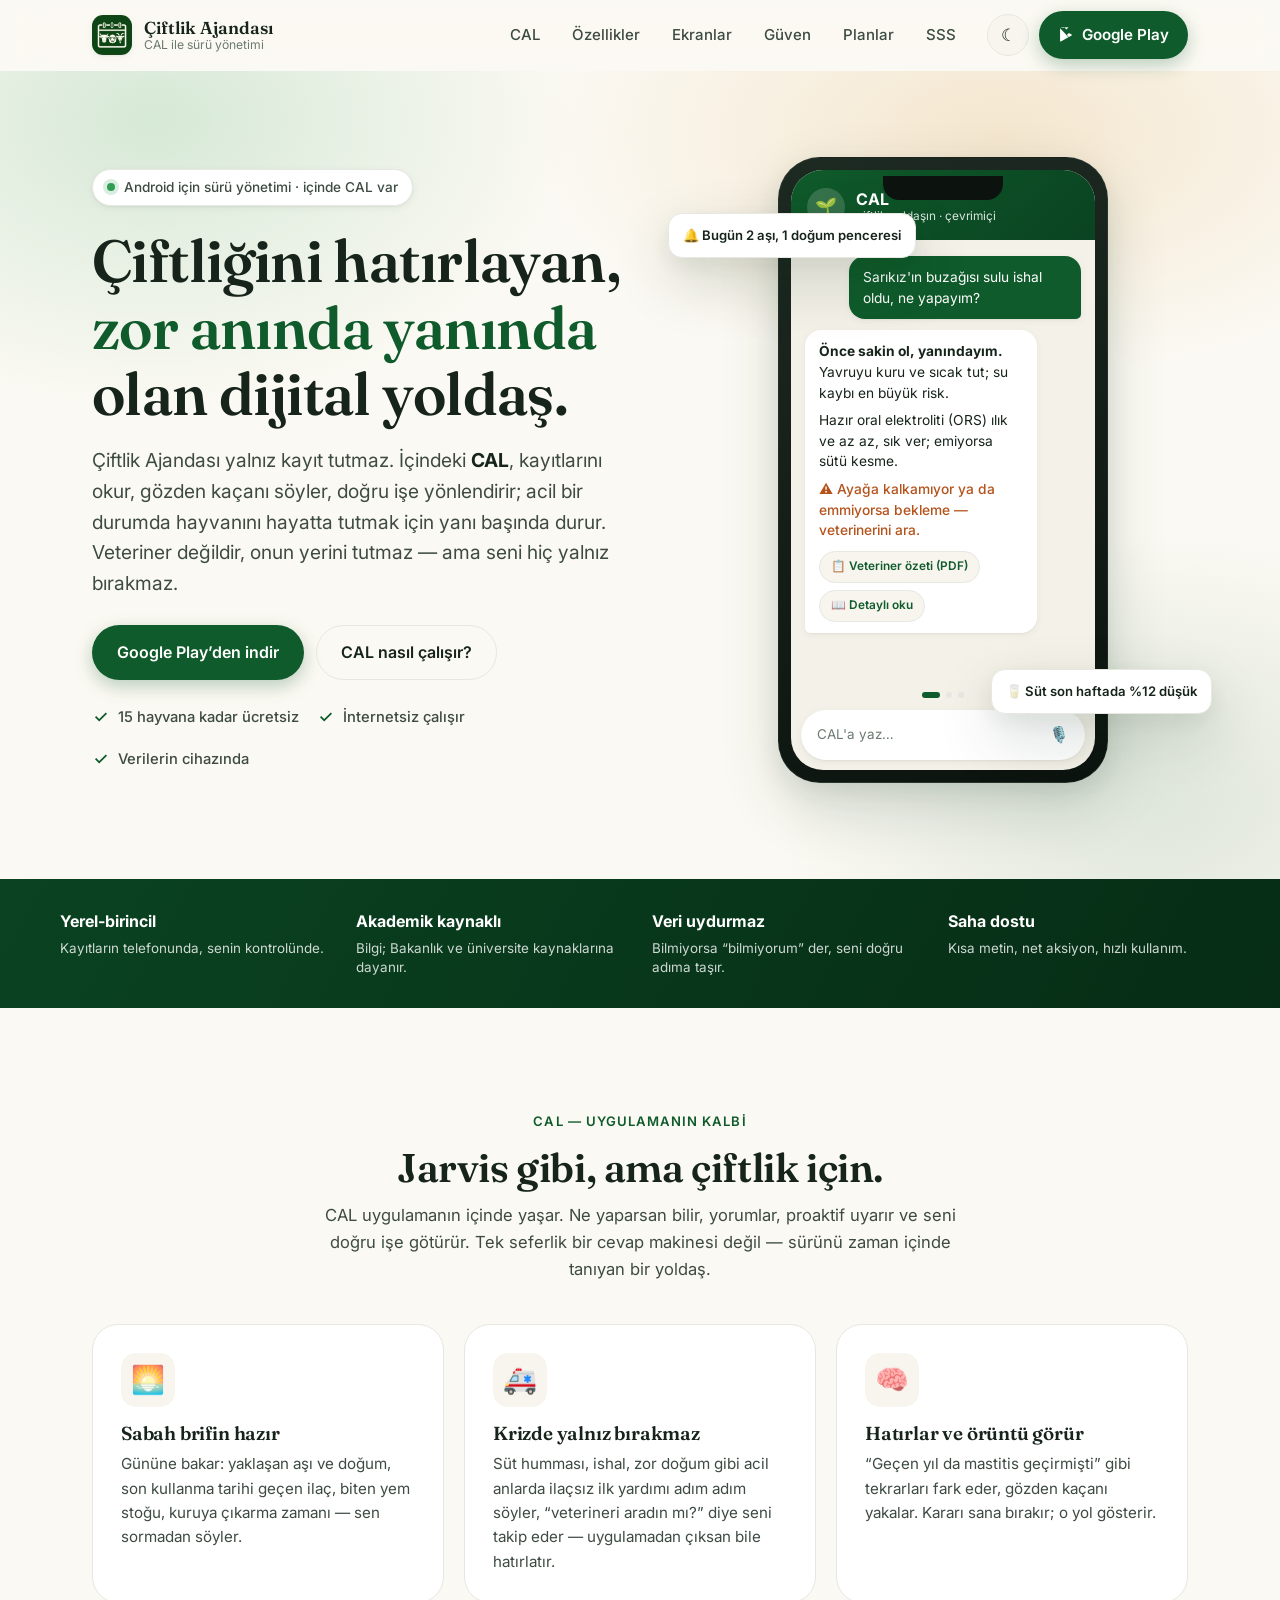
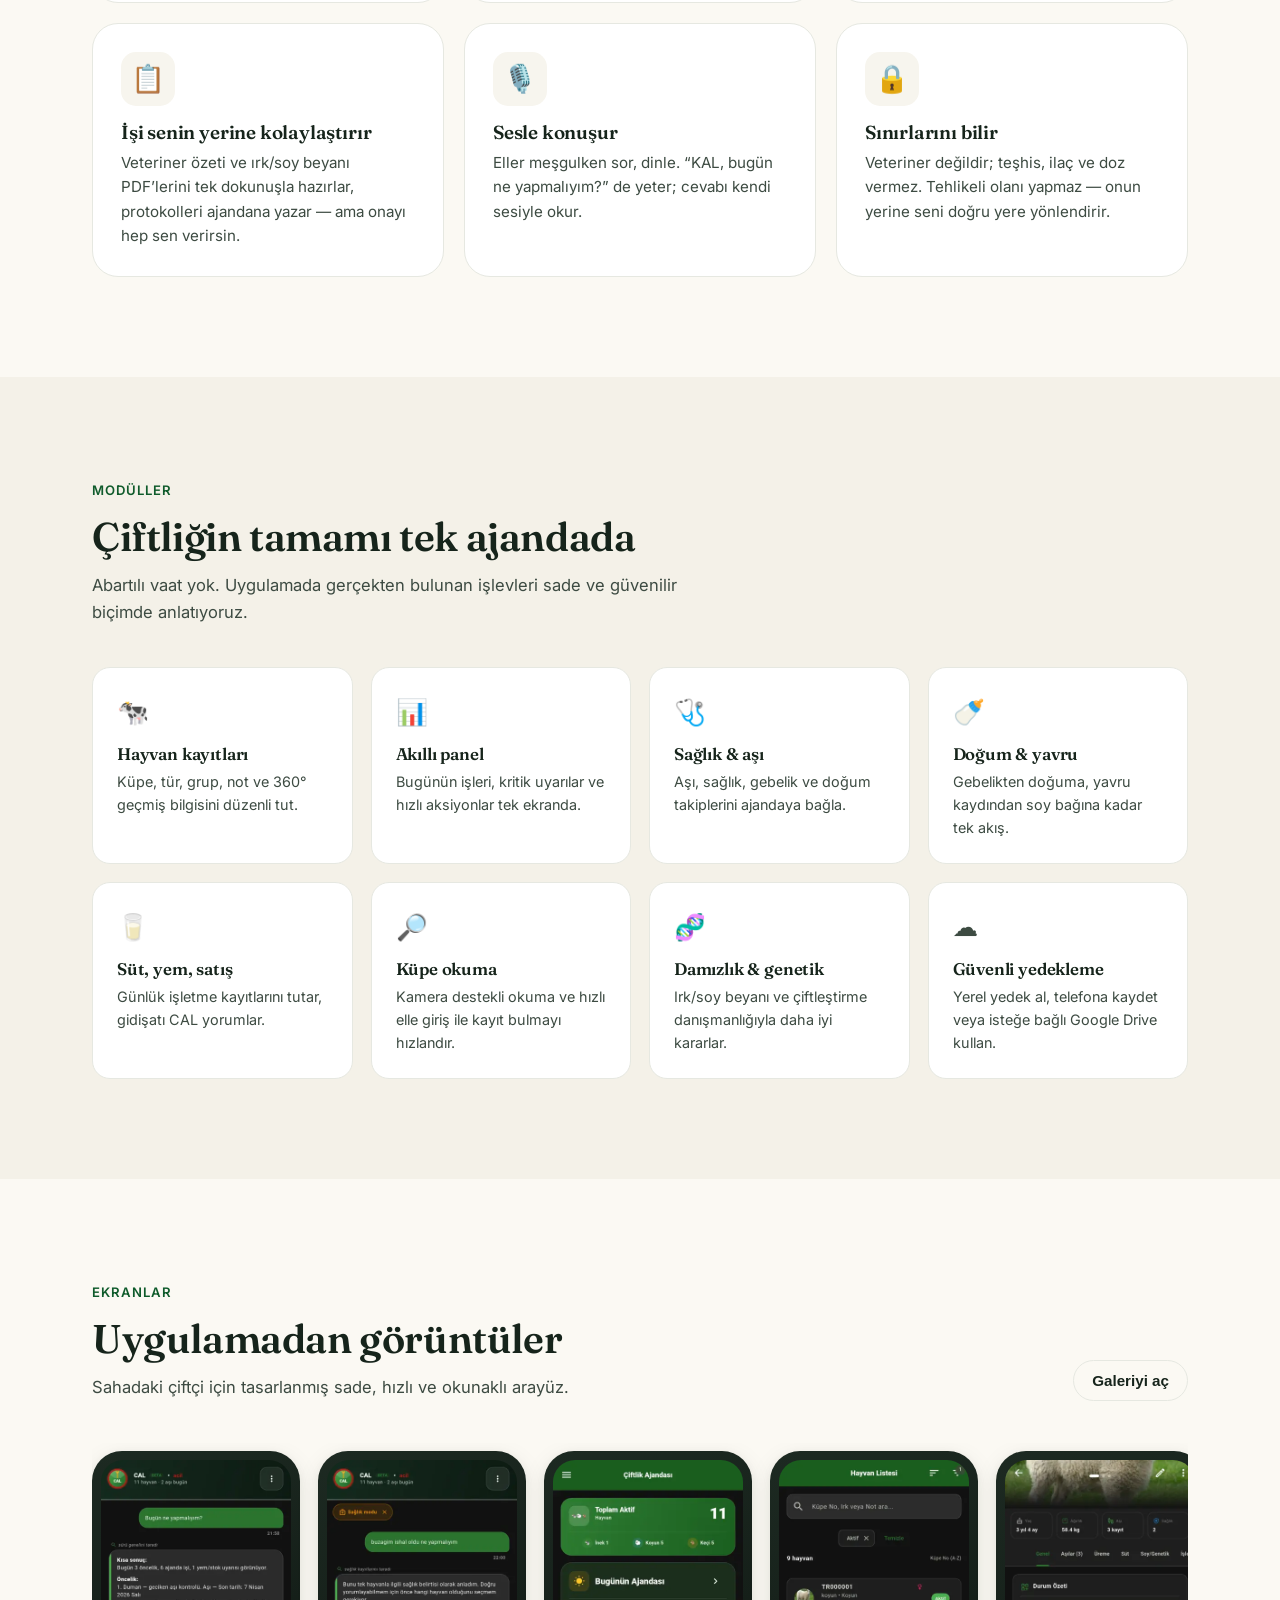
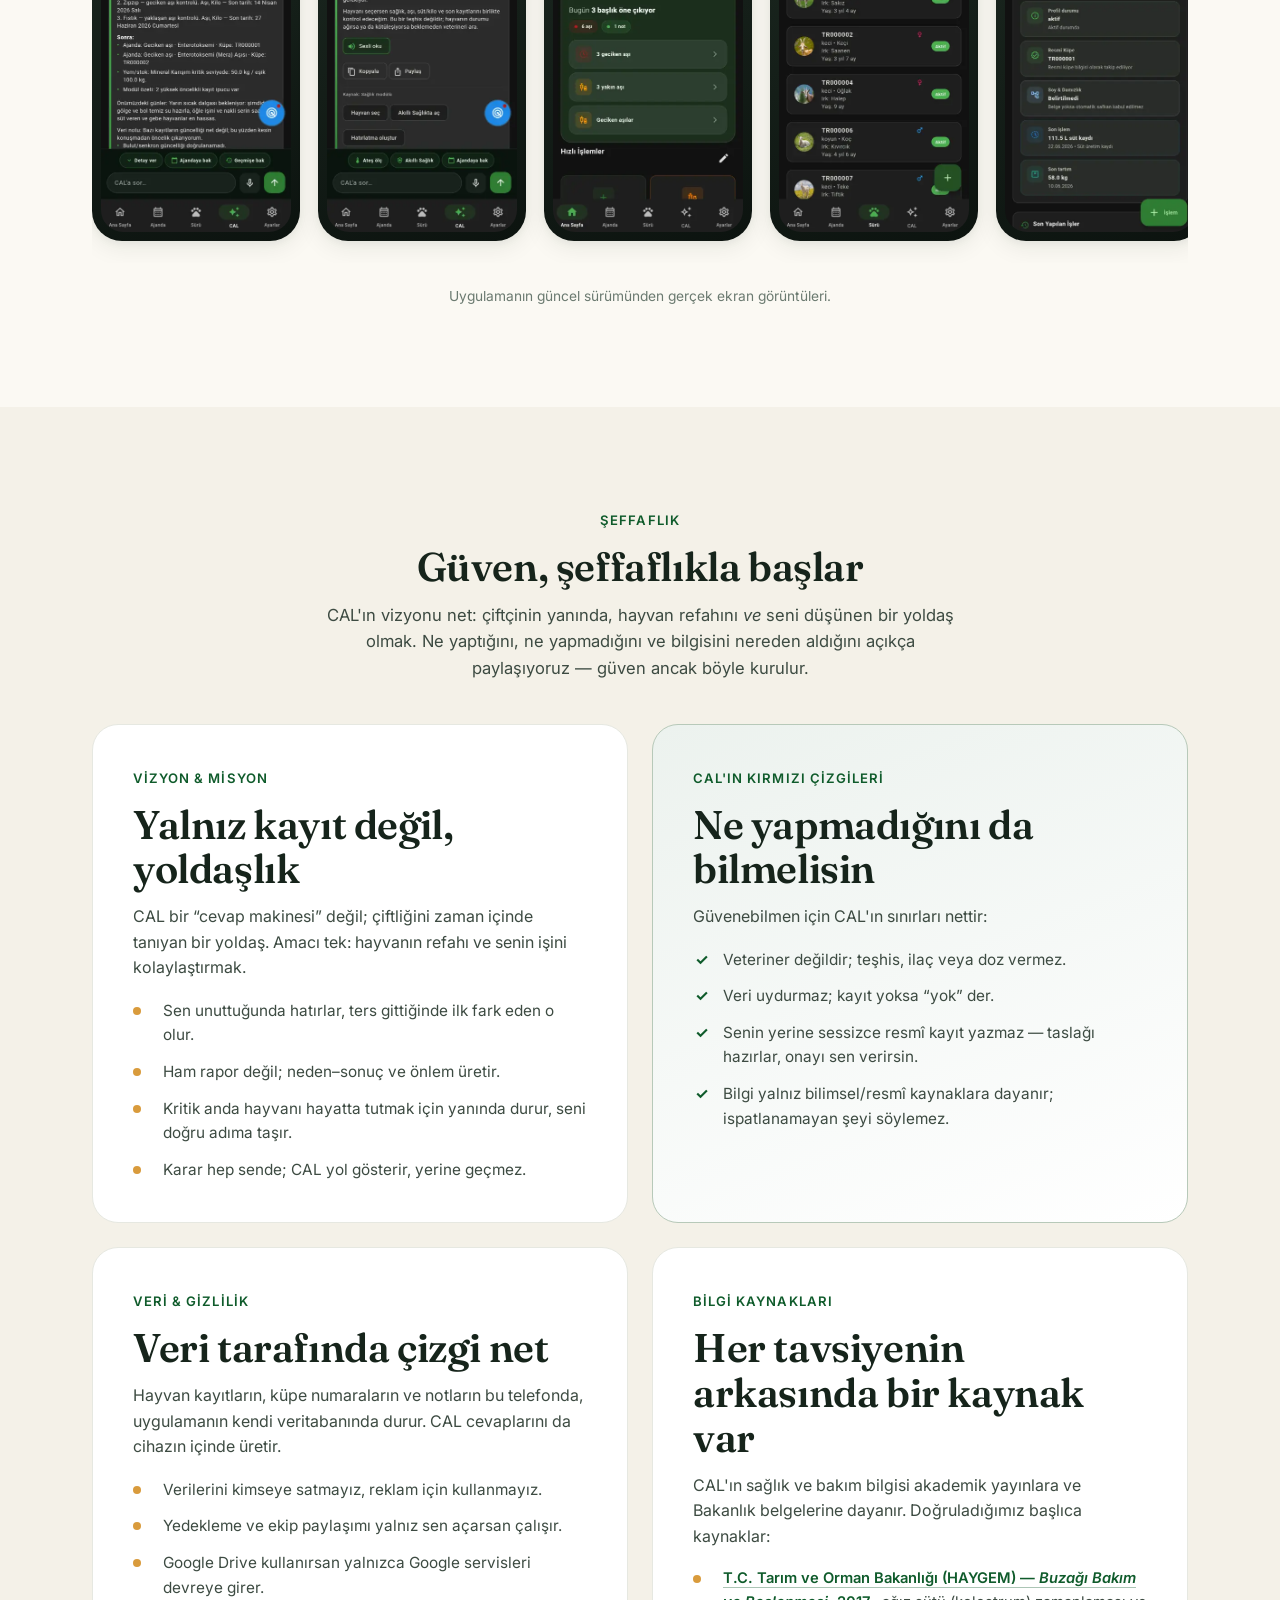
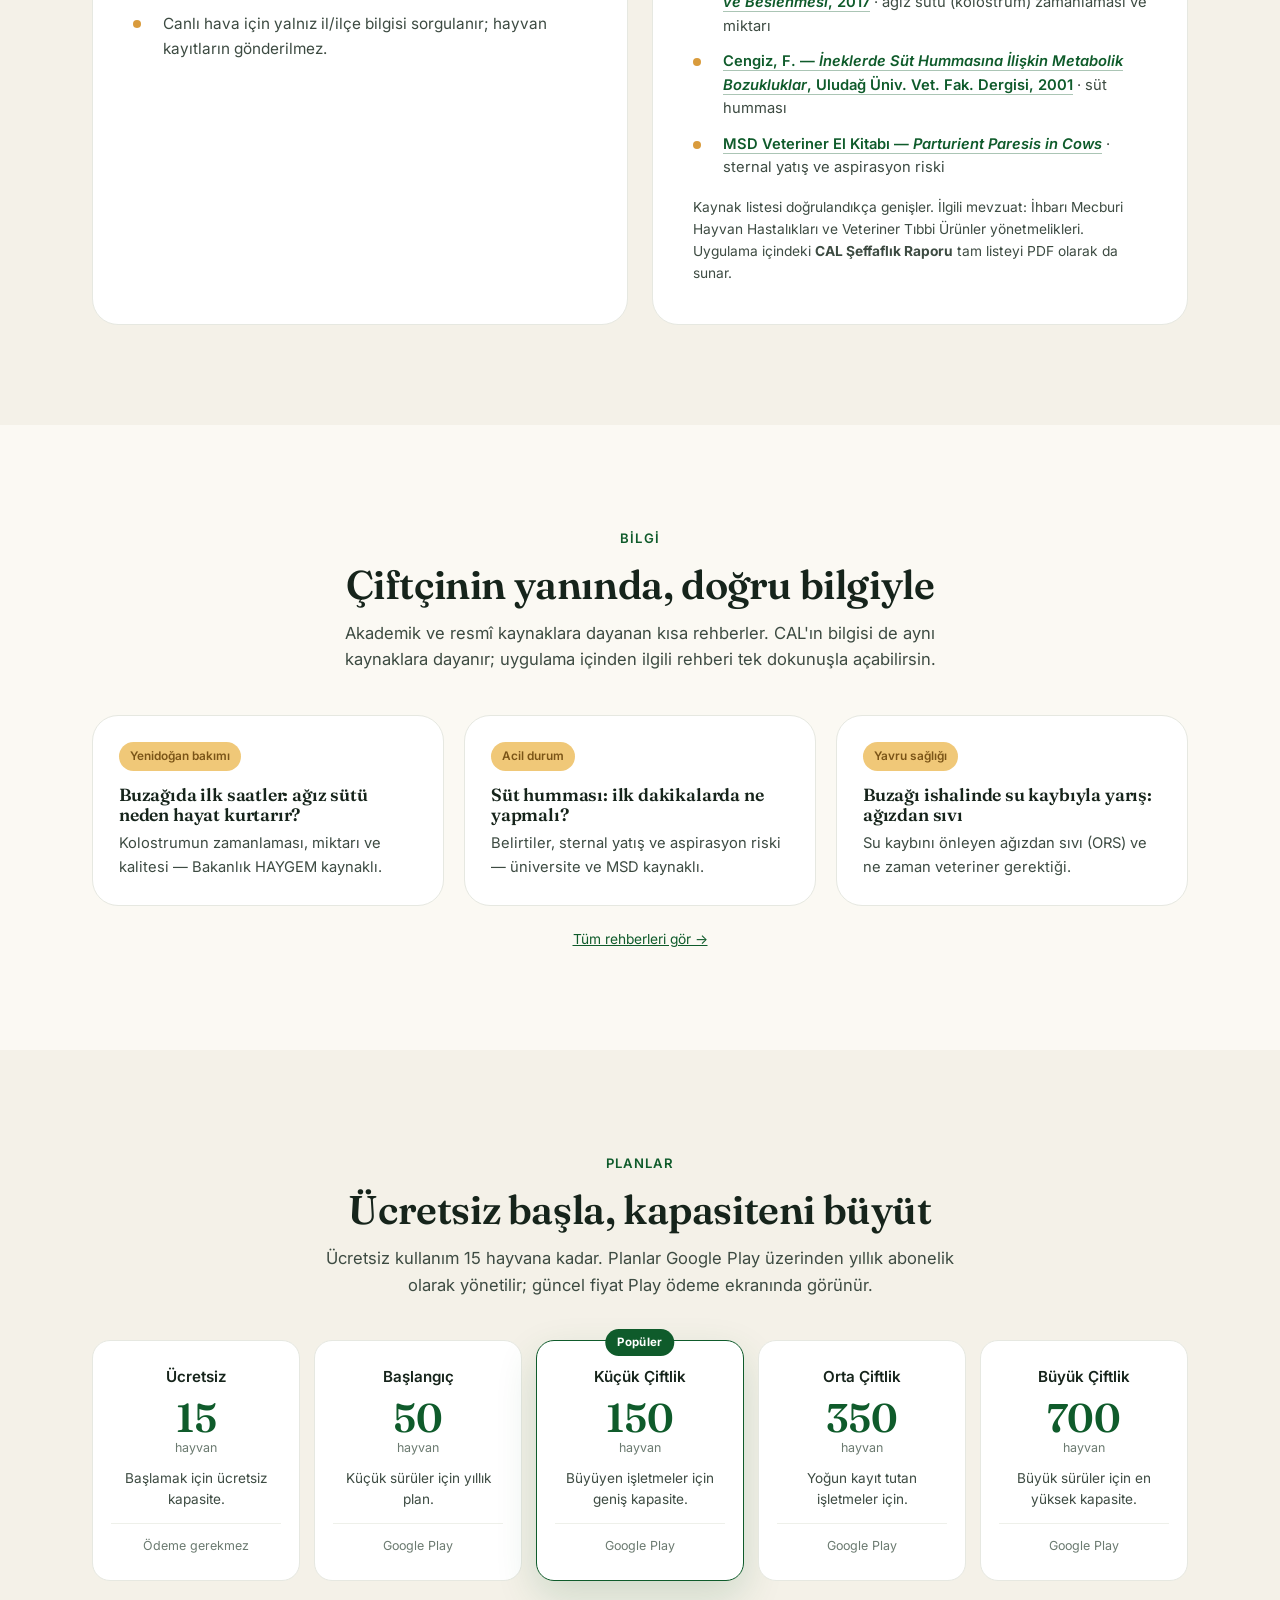
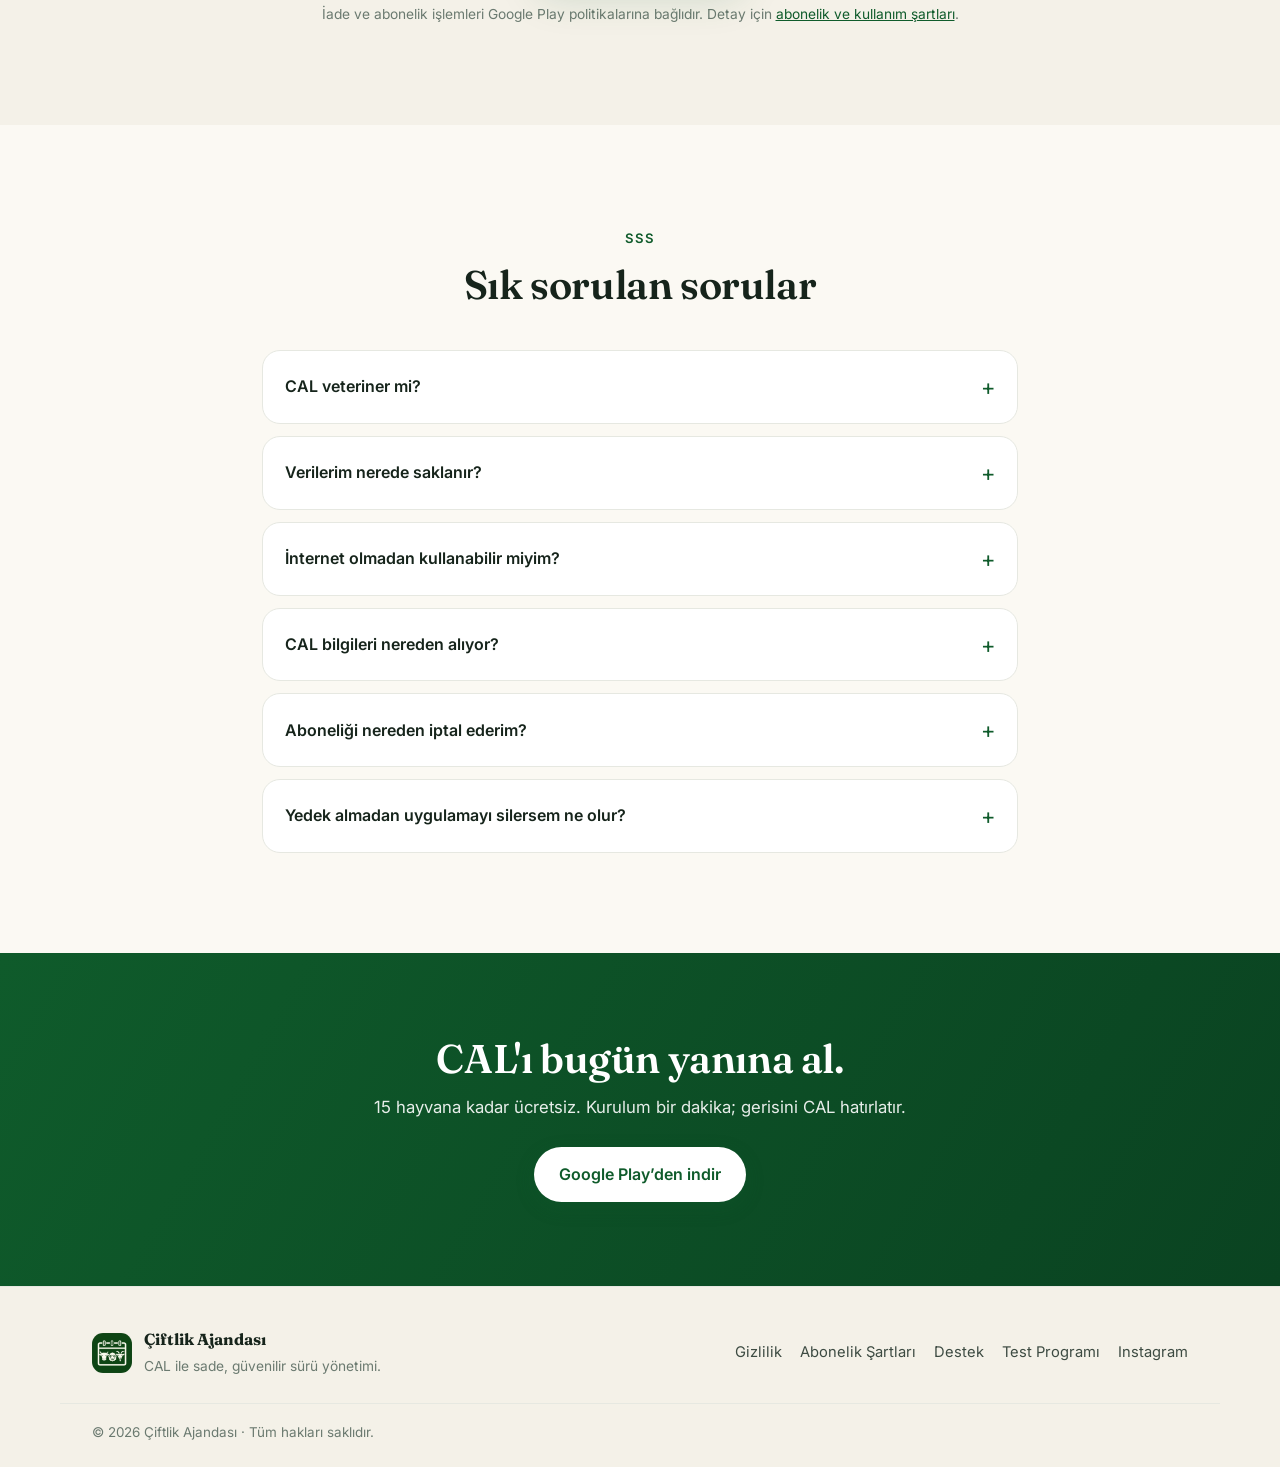
==== commit c8720d33: "Sayfa yeniden tasarımı: tüm sayfalar yeni arayüze taşındı + eski kod temizlendi - index.html yeni CA" ====
--- a/index.html
+++ b/index.html
@@ -3,8 +3,8 @@
 <head>
   <meta charset="utf-8"/>
   <meta name="viewport" content="width=device-width,initial-scale=1"/>
-  <title>Çiftlik Ajandası — Sürü Takibi, Ajanda ve Güvenli Yedekleme</title>
-  <meta name="description" content="Çiftlik Ajandası; hayvan kayıtları, akıllı dashboard, küpe okuma, aşı-doğum takibi, süt-yem-satış modülleri ve kullanıcı kontrollü yedekleme sunan Android uygulamasıdır."/>
+  <title>Çiftlik Ajandası — CAL ile çiftliğini hatırlayan dijital yoldaş</title>
+  <meta name="description" content="Çiftlik Ajandası, içinde CAL adlı dijital yoldaşı barındıran sürü yönetimi uygulaması. Hayvan kayıtları, akıllı uyarılar, sağlık-aşı-doğum takibi, süt-yem-satış ve güvenli yedekleme — zor anında yanında, akademik kaynaklı, veri uydurmayan bir asistanla."/>
   <link rel="canonical" href="https://alibedirhan.github.io/ciftlikajandasi/"/>
   <meta name="theme-color" content="#0f5b2b"/>
   <link rel="icon" type="image/png" sizes="32x32" href="assets/img/favicon-32x32.png"/>
@@ -13,15 +13,20 @@
   <meta property="og:type" content="website"/>
   <meta property="og:locale" content="tr_TR"/>
   <meta property="og:site_name" content="Çiftlik Ajandası"/>
-  <meta property="og:title" content="Çiftlik Ajandası — Sürü takibi tek yerde"/>
-  <meta property="og:description" content="Hayvan kayıtları, ajanda, uyarılar, küpe okuma, sağlık takibi ve güvenli yedekleme."/>
+  <meta property="og:title" content="Çiftlik Ajandası — CAL ile yanında"/>
+  <meta property="og:description" content="Çiftliğini hatırlayan, zor anında yanında olan dijital yoldaş CAL ile sürü yönetimi."/>
   <meta property="og:url" content="https://alibedirhan.github.io/ciftlikajandasi/"/>
   <meta property="og:image" content="https://alibedirhan.github.io/ciftlikajandasi/assets/img/og-image-v2.png"/>
   <meta name="twitter:card" content="summary_large_image"/>
-  <meta name="twitter:title" content="Çiftlik Ajandası — Sürü takibi tek yerde"/>
-  <meta name="twitter:description" content="Hayvan kayıtları, ajanda, uyarılar, küpe okuma, sağlık takibi ve güvenli yedekleme."/>
+  <meta name="twitter:title" content="Çiftlik Ajandası — CAL ile yanında"/>
+  <meta name="twitter:description" content="Çiftliğini hatırlayan, zor anında yanında olan dijital yoldaş CAL."/>
   <meta name="twitter:image" content="https://alibedirhan.github.io/ciftlikajandasi/assets/img/og-image-v2.png"/>
-  <link rel="stylesheet" href="assets/css/styles.css"/>
+
+  <link rel="preconnect" href="https://fonts.googleapis.com"/>
+  <link rel="preconnect" href="https://fonts.gstatic.com" crossorigin/>
+  <link href="https://fonts.googleapis.com/css2?family=Fraunces:opsz,wght@9..144,400;9..144,500;9..144,600;9..144,700&family=Inter:wght@400;500;600;700&display=swap" rel="stylesheet"/>
+  <link rel="stylesheet" href="assets/css/app.css"/>
+
   <script type="application/ld+json">
   {
     "@context": "https://schema.org",
@@ -29,7 +34,7 @@
     "name": "Çiftlik Ajandası",
     "applicationCategory": "BusinessApplication",
     "operatingSystem": "Android",
-    "description": "Hayvan kayıtları, ajanda, uyarılar, küpe okuma, sağlık takibi ve kullanıcı kontrollü yedekleme için Android uygulaması.",
+    "description": "İçinde CAL adlı dijital yoldaşı barındıran sürü yönetimi uygulaması. Hayvan kayıtları, akıllı uyarılar, sağlık takibi ve güvenli yedekleme.",
     "url": "https://alibedirhan.github.io/ciftlikajandasi/",
     "downloadUrl": "https://play.google.com/store/apps/details?id=com.alibedirhan.ciftlik_ajandasi",
     "publisher": { "@type": "Organization", "name": "Çiftlik Ajandası" }
@@ -37,204 +42,391 @@
   </script>
 </head>
 <body>
+<div class="scrollProgress" id="scrollProgress" aria-hidden="true"></div>
 <a class="skip" href="#main">İçeriğe atla</a>
-<header class="topbar">
+
+<header class="topbar" id="topbar">
   <div class="wrap topbarInner">
-    <a class="brand" href="./" aria-label="Çiftlik Ajandası ana sayfa">
+    <a class="brand" href="index.html" aria-label="Çiftlik Ajandası ana sayfa">
       <img class="brandIcon" src="assets/img/app_icon_v2.png" alt="" aria-hidden="true"/>
       <div class="brandText">
-        <div class="brandName">Çiftlik Ajandası</div>
-        <div class="brandTag">Sürü takibi, ajanda ve yedekleme.</div>
+        <span class="brandName">Çiftlik Ajandası</span>
+        <span class="brandTag">CAL ile sürü yönetimi</span>
       </div>
     </a>
     <nav class="nav" aria-label="Ana menü">
+      <a class="navLink" href="#cal">CAL</a>
       <a class="navLink" href="#ozellikler">Özellikler</a>
       <a class="navLink" href="#ekranlar">Ekranlar</a>
+      <a class="navLink" href="#guven">Güven</a>
       <a class="navLink" href="#planlar">Planlar</a>
       <a class="navLink" href="#sss">SSS</a>
-      <a class="navLink" href="privacy.html">Gizlilik</a>
-      <a class="navLink" href="support.html">Destek</a>
     </nav>
     <div class="actions">
-      <button class="iconBtn" id="themeBtn" type="button" aria-label="Tema değiştir">☾</button>
-      <a class="pill ghost" href="https://www.instagram.com/ciftlikajandasi_surutakip/" target="_blank" rel="noopener">Instagram</a>
-      <a class="pill primary" href="https://play.google.com/store/apps/details?id=com.alibedirhan.ciftlik_ajandasi" target="_blank" rel="noopener">Google Play</a>
+      <button class="iconBtn" id="themeBtn" type="button" aria-label="Temayı değiştir" title="Aydınlık / karanlık">
+        <span class="themeGlyph" aria-hidden="true">☾</span>
+      </button>
+      <a class="pill primary" href="https://play.google.com/store/apps/details?id=com.alibedirhan.ciftlik_ajandasi" target="_blank" rel="noopener">
+        <svg viewBox="0 0 24 24" width="16" height="16" aria-hidden="true" fill="currentColor"><path d="M3.6 2.3c-.3.3-.5.7-.5 1.3v16.8c0 .6.2 1 .5 1.3l.1.1 9.4-9.4v-.2L3.6 2.3Zm12.7 12.6-3-3 3-3 3.6 2.1c1 .6 1 1.6 0 2.2l-3.6 1.7Zm-.6.6-3.1-3.1-9.1 9.1c.4.3.9.3 1.5 0l10.7-6Zm-12.2-21 9.1 9.1 3.1-3.1L5.9.6c-.6-.3-1.1-.3-1.6 0Z"/></svg>
+        Google Play
+      </a>
+      <button class="iconBtn menuBtn" id="menuBtn" type="button" aria-label="Menüyü aç" aria-expanded="false">
+        <span aria-hidden="true">☰</span>
+      </button>
     </div>
   </div>
+  <nav class="mobileNav" id="mobileNav" aria-label="Mobil menü">
+    <a href="#cal">CAL</a>
+    <a href="#ozellikler">Özellikler</a>
+    <a href="#ekranlar">Ekranlar</a>
+    <a href="#guven">Güven</a>
+    <a href="#planlar">Planlar</a>
+    <a href="#sss">SSS</a>
+    <a href="privacy.html">Gizlilik</a>
+    <a href="support.html">Destek</a>
+  </nav>
 </header>
 
 <main id="main">
+
+  <!-- ============== HERO ============== -->
   <section class="hero">
+    <div class="heroBg" aria-hidden="true"></div>
     <div class="wrap heroGrid">
-      <div class="heroCopy">
-        <div class="badgeRow" aria-label="Ürün öne çıkanları">
-          <span class="badge">15 hayvana kadar ücretsiz</span>
-          <span class="badge">Yıllık kapasite planları</span>
-          <span class="badge">Yerel + Drive yedekleme</span>
-          <span class="badge">Küpe okuma</span>
-        </div>
-        <h1>Çiftlik işlerini <span class="accent">tek ajandada</span> yönet.</h1>
-        <p class="lead">Hayvan kayıtları, akıllı dashboard, uyarılar, küpe okuma, sağlık takibi, gebelik-doğum süreçleri, süt-yem-satış kayıtları ve güvenli yedekleme tek yerde.</p>
+      <div class="heroCopy reveal">
+        <span class="eyebrow"><span class="dot"></span> Android için sürü yönetimi · içinde CAL var</span>
+        <h1>Çiftliğini hatırlayan, <span class="accent">zor anında yanında</span> olan dijital yoldaş.</h1>
+        <p class="lead">Çiftlik Ajandası yalnız kayıt tutmaz. İçindeki <strong>CAL</strong>, kayıtlarını okur, gözden kaçanı söyler, doğru işe yönlendirir; acil bir durumda hayvanını hayatta tutmak için yanı başında durur. Veteriner değildir, onun yerini tutmaz — ama seni hiç yalnız bırakmaz.</p>
         <div class="heroCtas">
-          <a class="pill primary" href="https://play.google.com/store/apps/details?id=com.alibedirhan.ciftlik_ajandasi" target="_blank" rel="noopener">Google Play’den aç</a>
-          <a class="pill" href="#ekranlar">Ekranları gör</a>
-          <a class="pill ghost" href="support.html">Destek al</a>
-        </div>
-        <p class="note heroNote"><strong>Net bilgi:</strong> Güncel fiyat ve ödeme onayı Google Play ödeme ekranında gösterilir. Abonelik yönetimi Google Play hesabı üzerinden yapılır.</p>
-        <div class="trust" aria-label="Güven bilgileri">
-          <div class="trustItem"><div class="trustTitle">Veriler cihazda</div><div class="trustSub">Hayvan kayıtları varsayılan olarak telefonda tutulur.</div></div>
-          <div class="trustItem"><div class="trustTitle">Yedekleme kontrol sende</div><div class="trustSub">Yerel yedek ve isteğe bağlı Google Drive akışı.</div></div>
-          <div class="trustItem"><div class="trustTitle">Saha dostu arayüz</div><div class="trustSub">Kısa metin, net aksiyon, hızlı kullanım.</div></div>
-        </div>
-      </div>
-      <div class="heroMedia">
-        <aside class="heroShowcase" aria-label="Çiftlik Ajandası ürün ön izlemesi">
-          <div class="showcaseHeader">
-            <img class="showcaseIcon" src="assets/img/app_icon_v2.png" alt="Çiftlik Ajandası uygulama ikonu" loading="eager" decoding="async"/>
-            <div>
-              <p class="showcaseEyebrow">Android için güncel sürü takip uygulaması</p>
-              <h2>Çiftlik Ajandası</h2>
-              <p>Ajanda, kayıt, uyarı ve yedekleme akışlarını tek merkezde toparlar.</p>
+          <a class="pill primary lg" href="https://play.google.com/store/apps/details?id=com.alibedirhan.ciftlik_ajandasi" target="_blank" rel="noopener">Google Play’den indir</a>
+          <a class="pill ghost lg" href="#cal">CAL nasıl çalışır?</a>
+        </div>
+        <ul class="heroPoints">
+          <li><svg viewBox="0 0 20 20" width="18" height="18" aria-hidden="true"><path d="M16.7 5.3 8 14 3.3 9.3l1.4-1.4L8 11.2l7.3-7.3 1.4 1.4Z" fill="currentColor"/></svg> 15 hayvana kadar ücretsiz</li>
+          <li><svg viewBox="0 0 20 20" width="18" height="18" aria-hidden="true"><path d="M16.7 5.3 8 14 3.3 9.3l1.4-1.4L8 11.2l7.3-7.3 1.4 1.4Z" fill="currentColor"/></svg> İnternetsiz çalışır</li>
+          <li><svg viewBox="0 0 20 20" width="18" height="18" aria-hidden="true"><path d="M16.7 5.3 8 14 3.3 9.3l1.4-1.4L8 11.2l7.3-7.3 1.4 1.4Z" fill="currentColor"/></svg> Verilerin cihazında</li>
+        </ul>
+      </div>
+
+      <div class="heroMedia reveal">
+        <div class="phone" role="img" aria-label="CAL ile örnek bir sohbet: yavru ishali için ilk yardım">
+          <div class="phoneNotch" aria-hidden="true"></div>
+          <div class="phoneScreen">
+            <div class="calHeader">
+              <span class="calAvatar" aria-hidden="true">🌱</span>
+              <div class="calHeadText">
+                <strong>CAL</strong>
+                <span>çiftlik yoldaşın · çevrimiçi</span>
+              </div>
+            </div>
+            <div class="chat" id="calChat">
+              <!-- Sahne 1 — kriz yoldaşlığı -->
+              <div class="calScene active" data-scene="0">
+                <div class="msg user"><p>Sarıkız'ın buzağısı sulu ishal oldu, ne yapayım?</p></div>
+                <div class="msg cal cal2">
+                  <p><strong>Önce sakin ol, yanındayım.</strong> Yavruyu kuru ve sıcak tut; su kaybı en büyük risk.</p>
+                  <p>Hazır oral elektroliti (ORS) ılık ve az az, sık ver; emiyorsa sütü kesme.</p>
+                  <p class="calRed">⚠️ Ayağa kalkamıyor ya da emmiyorsa bekleme — veterinerini ara.</p>
+                  <div class="chips">
+                    <span class="chip">📋 Veteriner özeti (PDF)</span>
+                    <span class="chip">📖 Detaylı oku</span>
+                  </div>
+                </div>
+              </div>
+              <!-- Sahne 2 — proaktif sabah brifi -->
+              <div class="calScene" data-scene="1">
+                <div class="msg user"><p>Günaydın CAL, bugün ne yapmalıyım?</p></div>
+                <div class="msg cal cal2">
+                  <p><strong>Günaydın!</strong> Bugün öne çıkan 3 başlık var:</p>
+                  <p>• 2 hayvanın aşısı yaklaştı<br/>• 1 doğum penceresi açıldı<br/>• 1 ilacın son kullanma tarihi geçmiş</p>
+                  <div class="chips">
+                    <span class="chip">🗓️ Ajandayı aç</span>
+                  </div>
+                </div>
+              </div>
+              <!-- Sahne 3 — veri / analiz -->
+              <div class="calScene" data-scene="2">
+                <div class="msg user"><p>Sütler nasıl gidiyor?</p></div>
+                <div class="msg cal cal2">
+                  <p>Son hafta sürü ortalaman <strong>%12 düşük</strong>. En çok düşüş Karabaş ve Benekli'de.</p>
+                  <p>Yem değişimi ya da gizli meme sorunu olabilir — birlikte bakalım.</p>
+                  <div class="chips">
+                    <span class="chip">🥛 Süt detayını gör</span>
+                  </div>
+                </div>
+              </div>
+            </div>
+            <div class="sceneDots" id="sceneDots" aria-hidden="true">
+              <span class="active"></span><span></span><span></span>
+            </div>
+            <div class="calInput" aria-hidden="true">
+              <span>CAL'a yaz…</span>
+              <span class="micDot">🎙️</span>
             </div>
           </div>
-
-          <div class="showcaseBadges" aria-label="Öne çıkan kullanım alanları">
-            <span>15 ücretsiz</span>
-            <span>Drive yedek</span>
-            <span>Küpe okuma</span>
-            <span>360° profil</span>
-          </div>
-
-          <div class="previewGrid" aria-label="Uygulama ekran ön izlemeleri">
-            <div class="phoneShot mainShot">
-              <img src="assets/screenshots/full/03-akilli-dashboard.webp" alt="Çiftlik Ajandası akıllı dashboard ekranı" loading="eager" decoding="async"/>
-            </div>
-            <div class="phoneShot">
-              <img src="assets/screenshots/full/07-hayvan-listesi.webp" alt="Çiftlik Ajandası hayvan listesi ekranı" loading="eager" decoding="async"/>
-            </div>
-            <div class="phoneShot">
-              <img src="assets/screenshots/full/08-360-hayvan-profili.webp" alt="Çiftlik Ajandası 360 derece hayvan profili ekranı" loading="eager" decoding="async"/>
-            </div>
-          </div>
-
-          <div class="showcaseFooter">
-            <div>
-              <strong>Net kullanım</strong>
-              <span>Günlük işler, uyarılar ve kayıtlar okunaklı kartlarla sunulur.</span>
-            </div>
-            <a class="showcaseLink" href="#ekranlar">Tüm ekranları gör</a>
-          </div>
-        </aside>
-      </div>
-    </div>
-  </section>
-
-  <section class="section" id="ozellikler">
-    <div class="wrap">
-      <div class="sectionHead">
-        <h2>Çiftçinin ihtiyacı olan temel akışlar</h2>
-        <p>Abartılı vaat yok. Uygulamada bulunan işlevleri sade ve güvenilir şekilde anlatıyoruz.</p>
+        </div>
+        <div class="heroFloat f1" aria-hidden="true">🔔 Bugün 2 aşı, 1 doğum penceresi</div>
+        <div class="heroFloat f2" aria-hidden="true">🥛 Süt son haftada %12 düşük</div>
+      </div>
+    </div>
+  </section>
+
+  <!-- ============== TRUST BAR ============== -->
+  <section class="trustBar">
+    <div class="wrap trustBarInner reveal">
+      <div class="tb"><strong>Yerel-birincil</strong><span>Kayıtların telefonunda, senin kontrolünde.</span></div>
+      <div class="tb"><strong>Akademik kaynaklı</strong><span>Bilgi; Bakanlık ve üniversite kaynaklarına dayanır.</span></div>
+      <div class="tb"><strong>Veri uydurmaz</strong><span>Bilmiyorsa “bilmiyorum” der, seni doğru adıma taşır.</span></div>
+      <div class="tb"><strong>Saha dostu</strong><span>Kısa metin, net aksiyon, hızlı kullanım.</span></div>
+    </div>
+  </section>
+
+  <!-- ============== CAL SECTION ============== -->
+  <section class="section" id="cal">
+    <div class="wrap">
+      <div class="sectionHead center reveal">
+        <span class="kicker">CAL — uygulamanın kalbi</span>
+        <h2>Jarvis gibi, ama çiftlik için.</h2>
+        <p>CAL uygulamanın içinde yaşar. Ne yaparsan bilir, yorumlar, proaktif uyarır ve seni doğru işe götürür. Tek seferlik bir cevap makinesi değil — sürünü zaman içinde tanıyan bir yoldaş.</p>
+      </div>
+
+      <div class="calGrid">
+        <article class="calCard reveal">
+          <div class="calCardIcon">🌅</div>
+          <h3>Sabah brifin hazır</h3>
+          <p>Gününe bakar: yaklaşan aşı ve doğum, son kullanma tarihi geçen ilaç, biten yem stoğu, kuruya çıkarma zamanı — sen sormadan söyler.</p>
+        </article>
+        <article class="calCard reveal">
+          <div class="calCardIcon">🚑</div>
+          <h3>Krizde yalnız bırakmaz</h3>
+          <p>Süt humması, ishal, zor doğum gibi acil anlarda ilaçsız ilk yardımı adım adım söyler, “veterineri aradın mı?” diye seni takip eder — uygulamadan çıksan bile hatırlatır.</p>
+        </article>
+        <article class="calCard reveal">
+          <div class="calCardIcon">🧠</div>
+          <h3>Hatırlar ve örüntü görür</h3>
+          <p>“Geçen yıl da mastitis geçirmişti” gibi tekrarları fark eder, gözden kaçanı yakalar. Kararı sana bırakır; o yol gösterir.</p>
+        </article>
+        <article class="calCard reveal">
+          <div class="calCardIcon">📋</div>
+          <h3>İşi senin yerine kolaylaştırır</h3>
+          <p>Veteriner özeti ve ırk/soy beyanı PDF’lerini tek dokunuşla hazırlar, protokolleri ajandana yazar — ama onayı hep sen verirsin.</p>
+        </article>
+        <article class="calCard reveal">
+          <div class="calCardIcon">🎙️</div>
+          <h3>Sesle konuşur</h3>
+          <p>Eller meşgulken sor, dinle. “KAL, bugün ne yapmalıyım?” de yeter; cevabı kendi sesiyle okur.</p>
+        </article>
+        <article class="calCard reveal">
+          <div class="calCardIcon">🔒</div>
+          <h3>Sınırlarını bilir</h3>
+          <p>Veteriner değildir; teşhis, ilaç ve doz vermez. Tehlikeli olanı yapmaz — onun yerine seni doğru yere yönlendirir.</p>
+        </article>
+      </div>
+    </div>
+  </section>
+
+  <!-- ============== FEATURES ============== -->
+  <section class="section alt" id="ozellikler">
+    <div class="wrap">
+      <div class="sectionHead reveal">
+        <span class="kicker">Modüller</span>
+        <h2>Çiftliğin tamamı tek ajandada</h2>
+        <p>Abartılı vaat yok. Uygulamada gerçekten bulunan işlevleri sade ve güvenilir biçimde anlatıyoruz.</p>
       </div>
       <div class="cards4">
-        <article class="card"><div class="cardIcon">🐄</div><h3>Hayvan kayıtları</h3><p>Küpe, tür, grup, not ve geçmiş bilgilerini düzenli tut.</p></article>
-        <article class="card"><div class="cardIcon">📊</div><h3>Akıllı dashboard</h3><p>Bugünün işleri, kritik uyarılar ve hızlı aksiyonlar tek ekranda.</p></article>
-        <article class="card"><div class="cardIcon">🔎</div><h3>Küpe okuma</h3><p>Kamera destekli okuma akışıyla kayıt bulmayı hızlandır.</p></article>
-        <article class="card"><div class="cardIcon">🩺</div><h3>Sağlık & aşı</h3><p>Aşı, sağlık, gebelik ve doğum takiplerini ajandaya bağla.</p></article>
-        <article class="card soft"><div class="cardIcon">🥛</div><h3>Süt, yem, satış</h3><p>Günlük işletme kayıtlarını ayrı ayrı takip et.</p></article>
-        <article class="card soft"><div class="cardIcon">🧬</div><h3>Damızlık & genetik</h3><p>Sürü geçmişini daha anlamlı kararlar için düzenle.</p></article>
-        <article class="card soft"><div class="cardIcon">🧾</div><h3>Raporlar</h3><p>Kayıtlarını daha okunur özetlere dönüştür.</p></article>
-        <article class="card soft"><div class="cardIcon">☁️</div><h3>Güvenli yedekleme</h3><p>Yerel yedek al, telefona kaydet veya isteğe bağlı Drive kullan.</p></article>
-      </div>
-    </div>
-  </section>
-
-  <section class="section">
-    <div class="wrap infoGrid">
-      <div class="infoPanel">
-        <h2>Veri tarafında çizgi net</h2>
-        <p>Hayvan kayıtları, küpe numaraları, notlar ve çiftlik içerikleri geliştirici sunucusunda tutulmak üzere tasarlanmamıştır.</p>
-        <ul class="clean">
-          <li>Yedekleme kullanıcı tarafından başlatılır.</li>
-          <li>Google Drive kullanılırsa Google servisleri devreye girer.</li>
-          <li>Teknik tanılama için Firebase servisleri kullanılabilir.</li>
-        </ul>
-      </div>
-      <div class="infoPanel">
-        <h2>Uygun planı seç, kapasiteni büyüt</h2>
-        <p>Ücretsiz kullanım 15 hayvana kadar başlar. İhtiyaç arttığında Google Play üzerinden yıllık kapasite planına geçebilirsin.</p>
-        <ul class="clean">
-          <li>Fiyat bilgisi web sayfasında sabitlenmez.</li>
-          <li>Ödeme, iptal ve yenileme Google Play üzerinden yönetilir.</li>
-          <li>Plan limitleri uygulama içindeki aktif haklara göre uygulanır.</li>
-        </ul>
-      </div>
-    </div>
-  </section>
-
+        <article class="card reveal"><div class="cardIcon">🐄</div><h3>Hayvan kayıtları</h3><p>Küpe, tür, grup, not ve 360° geçmiş bilgisini düzenli tut.</p></article>
+        <article class="card reveal"><div class="cardIcon">📊</div><h3>Akıllı panel</h3><p>Bugünün işleri, kritik uyarılar ve hızlı aksiyonlar tek ekranda.</p></article>
+        <article class="card reveal"><div class="cardIcon">🩺</div><h3>Sağlık & aşı</h3><p>Aşı, sağlık, gebelik ve doğum takiplerini ajandaya bağla.</p></article>
+        <article class="card reveal"><div class="cardIcon">🍼</div><h3>Doğum & yavru</h3><p>Gebelikten doğuma, yavru kaydından soy bağına kadar tek akış.</p></article>
+        <article class="card reveal"><div class="cardIcon">🥛</div><h3>Süt, yem, satış</h3><p>Günlük işletme kayıtlarını tutar, gidişatı CAL yorumlar.</p></article>
+        <article class="card reveal"><div class="cardIcon">🔎</div><h3>Küpe okuma</h3><p>Kamera destekli okuma ve hızlı elle giriş ile kayıt bulmayı hızlandır.</p></article>
+        <article class="card reveal"><div class="cardIcon">🧬</div><h3>Damızlık & genetik</h3><p>Irk/soy beyanı ve çiftleştirme danışmanlığıyla daha iyi kararlar.</p></article>
+        <article class="card reveal"><div class="cardIcon">☁️</div><h3>Güvenli yedekleme</h3><p>Yerel yedek al, telefona kaydet veya isteğe bağlı Google Drive kullan.</p></article>
+      </div>
+    </div>
+  </section>
+
+  <!-- ============== SCREENS ============== -->
   <section class="section" id="ekranlar">
     <div class="wrap">
-      <div class="sectionHead row">
+      <div class="sectionHead row reveal">
         <div>
-          <h2>Güncel ekran görüntüleri</h2>
-          <p>Play Store için hazırlanan güncel uygulama ekranları kullanıldı.</p>
-        </div>
-        <button class="pill" id="openGallery" type="button">Galeriyi aç</button>
+          <span class="kicker">Ekranlar</span>
+          <h2>Uygulamadan görüntüler</h2>
+          <p>Sahadaki çiftçi için tasarlanmış sade, hızlı ve okunaklı arayüz.</p>
+        </div>
+        <button class="pill ghost" id="openGallery" type="button">Galeriyi aç</button>
       </div>
       <div class="shotsRail" role="list" aria-label="Çiftlik Ajandası ekran görüntüleri">
-        <button class="shot" type="button" data-full="assets/screenshots/full/01-kolay-baslangic.webp"><img src="assets/screenshots/thumb/01-kolay-baslangic.webp" alt="Kolay başlangıç ekranı ve işletme bilgileri" loading="lazy" decoding="async"/></button>
-        <button class="shot" type="button" data-full="assets/screenshots/full/02-tum-moduller.webp"><img src="assets/screenshots/thumb/02-tum-moduller.webp" alt="Çiftlik Ajandası tüm modüller ekranı" loading="lazy" decoding="async"/></button>
-        <button class="shot" type="button" data-full="assets/screenshots/full/03-akilli-dashboard.webp"><img src="assets/screenshots/thumb/03-akilli-dashboard.webp" alt="Akıllı dashboard ve kritik uyarılar" loading="lazy" decoding="async"/></button>
-        <button class="shot" type="button" data-full="assets/screenshots/full/04-uyari-sistemi.webp"><img src="assets/screenshots/thumb/04-uyari-sistemi.webp" alt="Aşı ve doğum odaklı uyarı sistemi" loading="lazy" decoding="async"/></button>
-        <button class="shot" type="button" data-full="assets/screenshots/full/05-asi-takibi.webp"><img src="assets/screenshots/thumb/05-asi-takibi.webp" alt="Aşı takip listesi" loading="lazy" decoding="async"/></button>
-        <button class="shot" type="button" data-full="assets/screenshots/full/06-gebelik-takibi.webp"><img src="assets/screenshots/thumb/06-gebelik-takibi.webp" alt="Gebelik ve doğum takip listesi" loading="lazy" decoding="async"/></button>
-        <button class="shot" type="button" data-full="assets/screenshots/full/07-hayvan-listesi.webp"><img src="assets/screenshots/thumb/07-hayvan-listesi.webp" alt="Küpe numarası ile hayvan listesi" loading="lazy" decoding="async"/></button>
-        <button class="shot" type="button" data-full="assets/screenshots/full/08-360-hayvan-profili.webp"><img src="assets/screenshots/thumb/08-360-hayvan-profili.webp" alt="360 derece hayvan profili ve detay kartları" loading="lazy" decoding="async"/></button>
-      </div>
-    </div>
-  </section>
-
-  <section class="section" id="planlar">
-    <div class="wrap">
-      <div class="sectionHead">
-        <h2>Kapasite planları</h2>
-        <p>Planlar Google Play üzerinden yıllık abonelik olarak yönetilir. Güncel fiyat Google Play ödeme ekranında görünür.</p>
+        <button class="shot reveal" type="button" data-full="assets/screenshots/full/01-cal.webp"><img src="assets/screenshots/thumb/01-cal.webp" alt="CAL sabah brifi: günün öne çıkan işlerini özetliyor" loading="lazy" decoding="async"/></button>
+        <button class="shot reveal" type="button" data-full="assets/screenshots/full/02-cal-kriz.webp"><img src="assets/screenshots/thumb/02-cal-kriz.webp" alt="CAL kriz yoldaşı: buzağı ishalinde ilk yardım (sağlık modu)" loading="lazy" decoding="async"/></button>
+        <button class="shot reveal" type="button" data-full="assets/screenshots/full/03-panel.webp"><img src="assets/screenshots/thumb/03-panel.webp" alt="Akıllı panel: toplam hayvan, bugünün ajandası ve aşı uyarıları" loading="lazy" decoding="async"/></button>
+        <button class="shot reveal" type="button" data-full="assets/screenshots/full/04-suru.webp"><img src="assets/screenshots/thumb/04-suru.webp" alt="Sürü listesi: küpe numarası, tür ve durum filtreleri" loading="lazy" decoding="async"/></button>
+        <button class="shot reveal" type="button" data-full="assets/screenshots/full/05-profil.webp"><img src="assets/screenshots/thumb/05-profil.webp" alt="360 derece hayvan profili: durum özeti, aşı, üreme, süt ve tartım" loading="lazy" decoding="async"/></button>
+        <button class="shot reveal" type="button" data-full="assets/screenshots/full/06-asi.webp"><img src="assets/screenshots/thumb/06-asi.webp" alt="Aşı takibi: geciken ve yaklaşan aşı uyarıları" loading="lazy" decoding="async"/></button>
+        <button class="shot reveal" type="button" data-full="assets/screenshots/full/09-gebelikler.webp"><img src="assets/screenshots/thumb/09-gebelikler.webp" alt="Üreme: gebelik ve doğum takibi" loading="lazy" decoding="async"/></button>
+        <button class="shot reveal" type="button" data-full="assets/screenshots/full/11-sut-gunluk.webp"><img src="assets/screenshots/thumb/11-sut-gunluk.webp" alt="Süt takibi: günlük üretim ve 30 günlük özet" loading="lazy" decoding="async"/></button>
+        <button class="shot reveal" type="button" data-full="assets/screenshots/full/14-yem-rasyon.webp"><img src="assets/screenshots/thumb/14-yem-rasyon.webp" alt="Yem ve rasyon: stok takibi ve kritik seviye uyarısı" loading="lazy" decoding="async"/></button>
+        <button class="shot reveal" type="button" data-full="assets/screenshots/full/16-kupe-okuma.webp"><img src="assets/screenshots/thumb/16-kupe-okuma.webp" alt="Küpe okuma: kamera veya galeriden küpe numarası okuma" loading="lazy" decoding="async"/></button>
+        <button class="shot reveal" type="button" data-full="assets/screenshots/full/17-ajanda.webp"><img src="assets/screenshots/thumb/17-ajanda.webp" alt="Ajanda: takvim ve günlük plan" loading="lazy" decoding="async"/></button>
+      </div>
+      <p class="note center">Uygulamanın güncel sürümünden gerçek ekran görüntüleri.</p>
+    </div>
+  </section>
+
+  <!-- ============== TRANSPARENCY / TRUST ============== -->
+  <section class="section alt" id="guven">
+    <div class="wrap">
+      <div class="sectionHead center reveal">
+        <span class="kicker">Şeffaflık</span>
+        <h2>Güven, şeffaflıkla başlar</h2>
+        <p>CAL'ın vizyonu net: çiftçinin yanında, hayvan refahını <em>ve</em> seni düşünen bir yoldaş olmak. Ne yaptığını, ne yapmadığını ve bilgisini nereden aldığını açıkça paylaşıyoruz — güven ancak böyle kurulur.</p>
+      </div>
+
+      <div class="infoGrid">
+        <div class="infoPanel reveal">
+          <span class="kicker">Vizyon & misyon</span>
+          <h2>Yalnız kayıt değil, yoldaşlık</h2>
+          <p>CAL bir “cevap makinesi” değil; çiftliğini zaman içinde tanıyan bir yoldaş. Amacı tek: hayvanın refahı ve senin işini kolaylaştırmak.</p>
+          <ul class="clean">
+            <li>Sen unuttuğunda hatırlar, ters gittiğinde ilk fark eden o olur.</li>
+            <li>Ham rapor değil; neden–sonuç ve önlem üretir.</li>
+            <li>Kritik anda hayvanı hayatta tutmak için yanında durur, seni doğru adıma taşır.</li>
+            <li>Karar hep sende; CAL yol gösterir, yerine geçmez.</li>
+          </ul>
+        </div>
+        <div class="infoPanel accentPanel reveal">
+          <span class="kicker">CAL'ın kırmızı çizgileri</span>
+          <h2>Ne yapmadığını da bilmelisin</h2>
+          <p>Güvenebilmen için CAL'ın sınırları nettir:</p>
+          <ul class="clean check">
+            <li>Veteriner değildir; teşhis, ilaç veya doz vermez.</li>
+            <li>Veri uydurmaz; kayıt yoksa “yok” der.</li>
+            <li>Senin yerine sessizce resmî kayıt yazmaz — taslağı hazırlar, onayı sen verirsin.</li>
+            <li>Bilgi yalnız bilimsel/resmî kaynaklara dayanır; ispatlanamayan şeyi söylemez.</li>
+          </ul>
+        </div>
+      </div>
+
+      <div class="infoGrid" style="margin-top:24px">
+        <div class="infoPanel reveal">
+          <span class="kicker">Veri & gizlilik</span>
+          <h2>Veri tarafında çizgi net</h2>
+          <p>Hayvan kayıtların, küpe numaraların ve notların bu telefonda, uygulamanın kendi veritabanında durur. CAL cevaplarını da cihazın içinde üretir.</p>
+          <ul class="clean">
+            <li>Verilerini kimseye satmayız, reklam için kullanmayız.</li>
+            <li>Yedekleme ve ekip paylaşımı yalnız sen açarsan çalışır.</li>
+            <li>Google Drive kullanırsan yalnızca Google servisleri devreye girer.</li>
+            <li>Canlı hava için yalnız il/ilçe bilgisi sorgulanır; hayvan kayıtların gönderilmez.</li>
+          </ul>
+        </div>
+        <div class="infoPanel reveal">
+          <span class="kicker">Bilgi kaynakları</span>
+          <h2>Her tavsiyenin arkasında bir kaynak var</h2>
+          <p>CAL'ın sağlık ve bakım bilgisi akademik yayınlara ve Bakanlık belgelerine dayanır. Doğruladığımız başlıca kaynaklar:</p>
+          <ul class="clean sources">
+            <li><a href="https://www.tarimorman.gov.tr/HAYGEM/Belgeler/Hayvancılık/Büyükbaş%20Hayvancılık/2017%20Yılı/Buzağı%20Bakım%20ve%20Beslenmesi.pdf" target="_blank" rel="noopener">T.C. Tarım ve Orman Bakanlığı (HAYGEM) — <em>Buzağı Bakım ve Beslenmesi</em>, 2017</a> · ağız sütü (kolostrum) zamanlaması ve miktarı</li>
+            <li><a href="https://dergipark.org.tr/tr/download/article-file/144621" target="_blank" rel="noopener">Cengiz, F. — <em>İneklerde Süt Hummasına İlişkin Metabolik Bozukluklar</em>, Uludağ Üniv. Vet. Fak. Dergisi, 2001</a> · süt humması</li>
+            <li><a href="https://www.msdvetmanual.com/metabolic-disorders/parturient-paresis-in-ruminants/parturient-paresis-in-cows" target="_blank" rel="noopener">MSD Veteriner El Kitabı — <em>Parturient Paresis in Cows</em></a> · sternal yatış ve aspirasyon riski</li>
+          </ul>
+          <p class="note">Kaynak listesi doğrulandıkça genişler. İlgili mevzuat: İhbarı Mecburi Hayvan Hastalıkları ve Veteriner Tıbbi Ürünler yönetmelikleri. Uygulama içindeki <strong>CAL Şeffaflık Raporu</strong> tam listeyi PDF olarak da sunar.</p>
+        </div>
+      </div>
+    </div>
+  </section>
+
+  <!-- ============== ARTICLES ============== -->
+  <section class="section" id="makaleler">
+    <div class="wrap">
+      <div class="sectionHead center reveal">
+        <span class="kicker">Bilgi</span>
+        <h2>Çiftçinin yanında, doğru bilgiyle</h2>
+        <p>Akademik ve resmî kaynaklara dayanan kısa rehberler. CAL'ın bilgisi de aynı kaynaklara dayanır; uygulama içinden ilgili rehberi tek dokunuşla açabilirsin.</p>
+      </div>
+      <div class="cards3">
+        <a class="articleCard reveal" href="makale/agiz-sutu-kolostrum.html">
+          <span class="articleTag">Yenidoğan bakımı</span>
+          <h3>Buzağıda ilk saatler: ağız sütü neden hayat kurtarır?</h3>
+          <p>Kolostrumun zamanlaması, miktarı ve kalitesi — Bakanlık HAYGEM kaynaklı.</p>
+        </a>
+        <a class="articleCard reveal" href="makale/sut-hummasi-ilk-yardim.html">
+          <span class="articleTag">Acil durum</span>
+          <h3>Süt humması: ilk dakikalarda ne yapmalı?</h3>
+          <p>Belirtiler, sternal yatış ve aspirasyon riski — üniversite ve MSD kaynaklı.</p>
+        </a>
+        <a class="articleCard reveal" href="makale/buzagi-ishali-ors.html">
+          <span class="articleTag">Yavru sağlığı</span>
+          <h3>Buzağı ishalinde su kaybıyla yarış: ağızdan sıvı</h3>
+          <p>Su kaybını önleyen ağızdan sıvı (ORS) ve ne zaman veteriner gerektiği.</p>
+        </a>
+      </div>
+      <p class="note center"><a href="makale/index.html">Tüm rehberleri gör →</a></p>
+    </div>
+  </section>
+
+  <!-- ============== PLANS ============== -->
+  <section class="section alt" id="planlar">
+    <div class="wrap">
+      <div class="sectionHead center reveal">
+        <span class="kicker">Planlar</span>
+        <h2>Ücretsiz başla, kapasiteni büyüt</h2>
+        <p>Ücretsiz kullanım 15 hayvana kadar. Planlar Google Play üzerinden yıllık abonelik olarak yönetilir; güncel fiyat Play ödeme ekranında görünür.</p>
       </div>
       <div class="pricing">
-        <article class="priceCard"><div class="priceName">Ücretsiz</div><div class="priceCap">15</div><p>Başlangıç için ücretsiz hayvan kapasitesi.</p><div class="priceMeta">Ödeme gerekmez.</div></article>
-        <article class="priceCard featured"><div class="priceName">Başlangıç</div><div class="priceCap">50</div><p>Küçük sürüler için yıllık kapasite planı.</p><div class="priceMeta">Google Play üzerinden.</div></article>
-        <article class="priceCard"><div class="priceName">Küçük Çiftlik</div><div class="priceCap">150</div><p>Büyüyen işletmeler için daha geniş kapasite.</p><div class="priceMeta">Google Play üzerinden.</div></article>
-        <article class="priceCard"><div class="priceName">Orta Çiftlik</div><div class="priceCap">350</div><p>Daha yoğun kayıt tutan işletmeler için.</p><div class="priceMeta">Google Play üzerinden.</div></article>
-        <article class="priceCard"><div class="priceName">Büyük Çiftlik</div><div class="priceCap">700</div><p>Büyük sürüler için en yüksek public kapasite.</p><div class="priceMeta">Google Play üzerinden.</div></article>
-      </div>
-      <p class="note">Limitsiz test/promo hakları public plan gibi pazarlanmaz. İade ve abonelik işlemleri Google Play politikalarına bağlıdır. Detay için <a href="terms.html">abonelik ve kullanım şartları</a>.</p>
-    </div>
-  </section>
-
+        <article class="priceCard reveal"><div class="priceName">Ücretsiz</div><div class="priceCap">15</div><div class="priceUnit">hayvan</div><p>Başlamak için ücretsiz kapasite.</p><div class="priceMeta">Ödeme gerekmez</div></article>
+        <article class="priceCard reveal"><div class="priceName">Başlangıç</div><div class="priceCap">50</div><div class="priceUnit">hayvan</div><p>Küçük sürüler için yıllık plan.</p><div class="priceMeta">Google Play</div></article>
+        <article class="priceCard featured reveal"><div class="ribbon">Popüler</div><div class="priceName">Küçük Çiftlik</div><div class="priceCap">150</div><div class="priceUnit">hayvan</div><p>Büyüyen işletmeler için geniş kapasite.</p><div class="priceMeta">Google Play</div></article>
+        <article class="priceCard reveal"><div class="priceName">Orta Çiftlik</div><div class="priceCap">350</div><div class="priceUnit">hayvan</div><p>Yoğun kayıt tutan işletmeler için.</p><div class="priceMeta">Google Play</div></article>
+        <article class="priceCard reveal"><div class="priceName">Büyük Çiftlik</div><div class="priceCap">700</div><div class="priceUnit">hayvan</div><p>Büyük sürüler için en yüksek kapasite.</p><div class="priceMeta">Google Play</div></article>
+      </div>
+      <p class="note center">İade ve abonelik işlemleri Google Play politikalarına bağlıdır. Detay için <a href="terms.html">abonelik ve kullanım şartları</a>.</p>
+    </div>
+  </section>
+
+  <!-- ============== FAQ ============== -->
   <section class="section" id="sss">
-    <div class="wrap">
-      <div class="sectionHead"><h2>Sık sorulan sorular</h2><p>Kısa ve net cevaplar.</p></div>
-      <div class="faqGrid">
-        <article class="faqItem"><h3>Verilerim nerede saklanır?</h3><p>Hayvan kayıtları varsayılan olarak cihazında tutulur. Geliştirici sunucusunda hayvan kayıt sistemi kurulmamıştır.</p></article>
-        <article class="faqItem"><h3>İnternet olmadan kullanabilir miyim?</h3><p>Temel kayıt ve takip akışları internet olmadan kullanılabilir. Drive yedekleme, Google Play abonelikleri ve teknik servisler internet gerektirir.</p></article>
-        <article class="faqItem"><h3>Google Drive zorunlu mu?</h3><p>Hayır. Drive yedekleme isteğe bağlıdır. Kullanırsan Google hesabın ve Google servisleri devreye girer.</p></article>
-        <article class="faqItem"><h3>Aboneliği nereden iptal ederim?</h3><p>Abonelikler Google Play hesabın üzerinden yönetilir. Güncel ödeme ve yenileme bilgisi Google Play ekranında gösterilir.</p></article>
-        <article class="faqItem"><h3>Küpe okuma kesin sonuç verir mi?</h3><p>Kamera destekli okuma yardımcı akıştır. Işık, açı ve görüntü kalitesi sonucu etkileyebilir; kritik kayıtta kullanıcı kontrolü önemlidir.</p></article>
-        <article class="faqItem"><h3>Yedek almadan uygulamayı silersem ne olur?</h3><p>Uygulama kaldırıldığında cihazdaki uygulama verileri kaybolabilir. Büyük işlem öncesi güncel yedeği saklamak en güvenli yoldur.</p></article>
-      </div>
+    <div class="wrap narrow">
+      <div class="sectionHead center reveal">
+        <span class="kicker">SSS</span>
+        <h2>Sık sorulan sorular</h2>
+      </div>
+      <div class="faq reveal">
+        <details class="faqItem"><summary>CAL veteriner mi?</summary><div class="faqBody"><p>Hayır. CAL veteriner değildir ve onun yerini tutmaz; teşhis koymaz, ilaç ve doz vermez. İşi erken fark etmek, ilk kontrolü söylemek ve seni vakit kaybetmeden veterinere yönlendirmektir.</p></div></details>
+        <details class="faqItem"><summary>Verilerim nerede saklanır?</summary><div class="faqBody"><p>Hayvan kayıtların varsayılan olarak telefonunda, uygulamanın veritabanında tutulur. Geliştirici sunucusunda hayvan kayıt sistemi yoktur. Verilerin satılmaz.</p></div></details>
+        <details class="faqItem"><summary>İnternet olmadan kullanabilir miyim?</summary><div class="faqBody"><p>Evet. Kayıt, takip ve CAL'ın özetleri internetsiz çalışır. Yalnızca canlı hava, Drive yedekleme ve Play abonelikleri internet gerektirir.</p></div></details>
+        <details class="faqItem"><summary>CAL bilgileri nereden alıyor?</summary><div class="faqBody"><p>Sürünle ilgili her sayı senin kendi kayıtlarından gelir. Genel bilgiler (ırk, bakım, hastalık tanımları) Tarım ve Orman Bakanlığı yayınları ile üniversite kaynaklarına dayanır. CAL veri uydurmaz.</p></div></details>
+        <details class="faqItem"><summary>Aboneliği nereden iptal ederim?</summary><div class="faqBody"><p>Abonelikler Google Play hesabın üzerinden yönetilir. Güncel ödeme ve yenileme bilgisi Google Play ekranında gösterilir.</p></div></details>
+        <details class="faqItem"><summary>Yedek almadan uygulamayı silersem ne olur?</summary><div class="faqBody"><p>Uygulama kaldırıldığında cihazdaki veriler kaybolabilir. Büyük işlem öncesi güncel yedeği saklamak en güvenli yoldur.</p></div></details>
+      </div>
+    </div>
+  </section>
+
+  <!-- ============== CTA ============== -->
+  <section class="ctaBand">
+    <div class="wrap ctaInner reveal">
+      <h2>CAL'ı bugün yanına al.</h2>
+      <p>15 hayvana kadar ücretsiz. Kurulum bir dakika; gerisini CAL hatırlatır.</p>
+      <a class="pill primary lg" href="https://play.google.com/store/apps/details?id=com.alibedirhan.ciftlik_ajandasi" target="_blank" rel="noopener">Google Play’den indir</a>
     </div>
   </section>
 </main>
 
 <div class="lightbox" id="lightbox" aria-hidden="true" role="dialog" aria-modal="true" aria-label="Ekran görüntüsü galerisi">
-  <button class="lbClose" id="lbClose" type="button" aria-label="Galeriyi kapat">×</button>
-  <button class="lbPrev" id="lbPrev" type="button" aria-label="Önceki ekran">‹</button>
+  <button class="lbClose" id="lbClose" type="button" aria-label="Kapat">×</button>
+  <button class="lbNav lbPrev" id="lbPrev" type="button" aria-label="Önceki">‹</button>
   <img id="lightboxImg" alt=""/>
-  <button class="lbNext" id="lbNext" type="button" aria-label="Sonraki ekran">›</button>
+  <button class="lbNav lbNext" id="lbNext" type="button" aria-label="Sonraki">›</button>
 </div>
 
 <footer class="footer">
   <div class="wrap footerGrid">
-    <div>© 2026 Çiftlik Ajandası. Sade, güvenilir sürü takibi.</div>
+    <div class="footerBrand">
+      <img src="assets/img/app_icon_v2.png" alt="" aria-hidden="true"/>
+      <div>
+        <strong>Çiftlik Ajandası</strong>
+        <span>CAL ile sade, güvenilir sürü yönetimi.</span>
+      </div>
+    </div>
     <div class="footerLinks">
       <a href="privacy.html">Gizlilik</a>
       <a href="terms.html">Abonelik Şartları</a>
@@ -243,7 +435,9 @@
       <a href="https://www.instagram.com/ciftlikajandasi_surutakip/" target="_blank" rel="noopener">Instagram</a>
     </div>
   </div>
+  <div class="wrap footerBase">© 2026 Çiftlik Ajandası · Tüm hakları saklıdır.</div>
 </footer>
-<script src="assets/js/main.js" defer></script>
+
+<script src="assets/js/app.js" defer></script>
 </body>
 </html>
--- a/assets/css/app.css
+++ b/assets/css/app.css
@@ -0,0 +1,450 @@
+/* =====================================================================
+   Çiftlik Ajandası — yeniden tasarım (CAL-merkezli, premium agritech)
+   Tek dosya, dış bağımlılık yok (fontlar Google Fonts ile yüklenir).
+   ===================================================================== */
+
+:root{
+  /* Marka & renk sistemi */
+  --forest:#0f5b2b;
+  --forest-700:#0a4321;
+  --forest-900:#062c15;
+  --leaf:#2f9e54;
+  --wheat:#d99b3c;
+  --wheat-soft:#f0c878;
+
+  --ink:#16241b;
+  --body:#3d4b42;
+  --muted:#6b7a70;
+  --line:#e6e8e1;
+  --line-soft:#eef0ea;
+
+  --bg:#fbf9f3;
+  --bg-alt:#f4f1e8;
+  --surface:#ffffff;
+  --surface-2:#f7f5ee;
+
+  --accent:var(--wheat);
+  --accent-ink:#7a5417;
+
+  --radius:18px;
+  --radius-lg:26px;
+  --radius-sm:12px;
+
+  --shadow-sm:0 1px 2px rgba(16,40,24,.05), 0 2px 8px rgba(16,40,24,.05);
+  --shadow:0 6px 24px rgba(16,40,24,.08), 0 2px 8px rgba(16,40,24,.05);
+  --shadow-lg:0 24px 60px rgba(10,50,25,.16), 0 8px 24px rgba(10,50,25,.08);
+
+  --maxw:1160px;
+  --ease:cubic-bezier(.22,.61,.36,1);
+
+  --font-display:"Fraunces", Georgia, "Times New Roman", serif;
+  --font-body:"Inter", system-ui, -apple-system, "Segoe UI", Roboto, sans-serif;
+}
+
+[data-theme="dark"]{
+  --forest:#3fb56e;
+  --leaf:#4cc97f;
+  --wheat:#e8b45a;
+  --wheat-soft:#f0c878;
+
+  --ink:#eef3ec;
+  --body:#c3cec5;
+  --muted:#8c9a90;
+  --line:#26302a;
+  --line-soft:#1f2823;
+
+  --bg:#0d130f;
+  --bg-alt:#111813;
+  --surface:#151d18;
+  --surface-2:#1a231d;
+
+  --accent-ink:#f0c878;
+  --shadow-sm:0 1px 2px rgba(0,0,0,.3);
+  --shadow:0 8px 28px rgba(0,0,0,.4);
+  --shadow-lg:0 28px 70px rgba(0,0,0,.55);
+}
+
+*{box-sizing:border-box}
+html{scroll-behavior:smooth}
+@media (prefers-reduced-motion:reduce){html{scroll-behavior:auto}}
+
+body{
+  margin:0;
+  font-family:var(--font-body);
+  color:var(--body);
+  background:var(--bg);
+  line-height:1.6;
+  -webkit-font-smoothing:antialiased;
+  text-rendering:optimizeLegibility;
+  overflow-x:hidden;
+}
+
+h1,h2,h3{font-family:var(--font-display);color:var(--ink);line-height:1.12;letter-spacing:-.01em;margin:0}
+h1{font-size:clamp(2.1rem,5.2vw,3.7rem);font-weight:600}
+h2{font-size:clamp(1.7rem,3.6vw,2.5rem);font-weight:600}
+h3{font-size:1.18rem;font-weight:600}
+p{margin:0}
+a{color:inherit;text-decoration:none}
+
+.wrap{max-width:var(--maxw);margin-inline:auto;padding-inline:clamp(18px,4vw,32px);width:100%}
+.wrap.narrow{max-width:820px}
+
+.accent{color:var(--forest);position:relative}
+.kicker{display:inline-block;font-family:var(--font-body);font-weight:600;font-size:.82rem;letter-spacing:.08em;text-transform:uppercase;color:var(--forest);margin-bottom:14px}
+[data-theme="dark"] .kicker{color:var(--leaf)}
+
+.skip{position:absolute;left:-999px;top:0;background:var(--forest);color:#fff;padding:10px 16px;border-radius:0 0 10px 0;z-index:200}
+.skip:focus{left:0}
+
+/* ---------- Buttons / pills ---------- */
+.pill{
+  display:inline-flex;align-items:center;gap:8px;
+  font-weight:600;font-size:.95rem;
+  padding:11px 18px;border-radius:999px;
+  border:1px solid transparent;cursor:pointer;
+  transition:transform .2s var(--ease), box-shadow .2s var(--ease), background .2s, color .2s, border-color .2s;
+  white-space:nowrap;
+}
+.pill.lg{padding:14px 24px;font-size:1rem}
+.pill.primary{background:var(--forest);color:#fff;box-shadow:0 6px 18px rgba(15,91,43,.28)}
+.pill.primary:hover{transform:translateY(-2px);box-shadow:0 12px 28px rgba(15,91,43,.36)}
+[data-theme="dark"] .pill.primary{color:#06140b}
+.pill.ghost{background:transparent;color:var(--ink);border-color:var(--line)}
+.pill.ghost:hover{border-color:var(--forest);color:var(--forest);transform:translateY(-2px)}
+
+.iconBtn{
+  display:inline-grid;place-items:center;width:42px;height:42px;border-radius:50%;
+  background:var(--surface-2);border:1px solid var(--line);color:var(--ink);
+  cursor:pointer;font-size:1.05rem;transition:transform .2s var(--ease),background .2s,border-color .2s;
+}
+.iconBtn:hover{transform:translateY(-2px);border-color:var(--forest)}
+
+/* ---------- Scroll progress ---------- */
+.scrollProgress{position:fixed;top:0;left:0;height:3px;width:0;z-index:300;
+  background:linear-gradient(90deg,var(--forest),var(--wheat));transition:width .1s linear}
+
+/* ---------- Topbar ---------- */
+.topbar{position:sticky;top:0;z-index:100;background:color-mix(in srgb,var(--bg) 82%, transparent);
+  backdrop-filter:saturate(160%) blur(14px);border-bottom:1px solid transparent;transition:border-color .3s, box-shadow .3s, background .3s}
+.topbar.scrolled{border-color:var(--line);box-shadow:var(--shadow-sm)}
+.topbarInner{display:flex;align-items:center;gap:18px;height:70px}
+.brand{display:flex;align-items:center;gap:12px;margin-right:auto}
+.brandIcon{width:40px;height:40px;border-radius:11px;box-shadow:var(--shadow-sm)}
+.brandText{display:flex;flex-direction:column;line-height:1.15}
+.brandName{font-family:var(--font-display);font-weight:600;color:var(--ink);font-size:1.08rem}
+.brandTag{font-size:.76rem;color:var(--muted)}
+.nav{display:flex;gap:6px}
+.navLink{padding:9px 13px;border-radius:10px;font-weight:500;font-size:.94rem;color:var(--body);transition:background .2s,color .2s}
+.navLink:hover{background:var(--surface-2);color:var(--ink)}
+.actions{display:flex;align-items:center;gap:10px}
+.menuBtn{display:none}
+
+.mobileNav{display:none;flex-direction:column;background:var(--surface);border-top:1px solid var(--line);padding:8px}
+.mobileNav a{padding:13px 16px;border-radius:10px;font-weight:500;color:var(--ink)}
+.mobileNav a:hover{background:var(--surface-2)}
+.mobileNav.open{display:flex}
+
+/* ---------- Hero ---------- */
+.hero{position:relative;padding:clamp(40px,7vw,86px) 0 clamp(50px,8vw,96px);overflow:hidden}
+.heroBg{position:absolute;inset:0;z-index:-1;
+  background:
+    radial-gradient(60% 50% at 78% 8%, rgba(217,155,60,.20), transparent 60%),
+    radial-gradient(55% 60% at 12% 6%, rgba(47,158,84,.18), transparent 60%),
+    radial-gradient(50% 55% at 90% 90%, rgba(15,91,43,.12), transparent 60%);
+}
+[data-theme="dark"] .heroBg{
+  background:
+    radial-gradient(60% 50% at 78% 8%, rgba(217,155,60,.14), transparent 60%),
+    radial-gradient(55% 60% at 12% 6%, rgba(63,181,110,.16), transparent 60%),
+    radial-gradient(50% 55% at 90% 90%, rgba(63,181,110,.08), transparent 60%);
+}
+.heroGrid{display:grid;grid-template-columns:1.05fr .95fr;gap:clamp(28px,5vw,64px);align-items:center}
+.eyebrow{display:inline-flex;align-items:center;gap:9px;background:var(--surface);border:1px solid var(--line);
+  border-radius:999px;padding:7px 14px;font-size:.85rem;font-weight:500;color:var(--body);box-shadow:var(--shadow-sm);margin-bottom:22px}
+.eyebrow .dot{width:8px;height:8px;border-radius:50%;background:var(--leaf);box-shadow:0 0 0 4px rgba(47,158,84,.18);animation:pulse 2.4s infinite}
+@keyframes pulse{0%,100%{opacity:1}50%{opacity:.5}}
+.hero h1{margin-bottom:18px}
+.lead{font-size:clamp(1.04rem,1.5vw,1.2rem);color:var(--body);max-width:36em;margin-bottom:26px}
+.lead strong{color:var(--ink)}
+.heroCtas{display:flex;flex-wrap:wrap;gap:12px;margin-bottom:26px}
+.heroPoints{list-style:none;margin:0;padding:0;display:flex;flex-wrap:wrap;gap:18px}
+.heroPoints li{display:flex;align-items:center;gap:8px;font-size:.92rem;font-weight:500;color:var(--body)}
+.heroPoints svg{color:var(--forest);flex:none}
+[data-theme="dark"] .heroPoints svg{color:var(--leaf)}
+
+/* ---------- Phone mockup + CAL chat ---------- */
+.heroMedia{position:relative;display:flex;justify-content:center}
+.phone{position:relative;width:min(330px,82vw);background:linear-gradient(160deg,#1d2a22,#0c130f);
+  border-radius:42px;padding:12px;box-shadow:var(--shadow-lg);border:1px solid rgba(255,255,255,.06)}
+.phoneNotch{position:absolute;top:18px;left:50%;transform:translateX(-50%);width:120px;height:24px;background:#0c130f;border-radius:0 0 16px 16px;z-index:3}
+.phoneScreen{background:var(--bg-alt);border-radius:32px;overflow:hidden;height:600px;display:flex;flex-direction:column}
+[data-theme="dark"] .phoneScreen{background:#0f1612}
+.calHeader{display:flex;align-items:center;gap:11px;padding:18px 16px 14px;background:linear-gradient(135deg,var(--forest),var(--forest-700));color:#fff}
+.calAvatar{display:grid;place-items:center;width:38px;height:38px;border-radius:50%;background:rgba(255,255,255,.16);font-size:1.1rem}
+.calHeadText{display:flex;flex-direction:column;line-height:1.2}
+.calHeadText strong{font-size:1rem}
+.calHeadText span{font-size:.74rem;opacity:.85}
+.chat{flex:1;position:relative;overflow:hidden}
+.calScene{position:absolute;inset:0;padding:16px 14px;display:flex;flex-direction:column;gap:11px;
+  opacity:0;visibility:hidden;transition:opacity .6s var(--ease),visibility .6s}
+.calScene.active{opacity:1;visibility:visible}
+.msg{max-width:84%;padding:11px 14px;border-radius:16px;font-size:.86rem;line-height:1.5;box-shadow:var(--shadow-sm);opacity:0;transform:translateY(10px)}
+.msg p+p{margin-top:7px}
+.msg.user{align-self:flex-end;background:var(--forest);color:#fff;border-bottom-right-radius:5px}
+[data-theme="dark"] .msg.user{color:#06140b}
+.msg.cal{align-self:flex-start;background:var(--surface);color:var(--ink);border-bottom-left-radius:5px}
+.calScene.active .msg{animation:msgIn .5s var(--ease) forwards}
+.calScene.active .msg.user{animation-delay:.15s}
+.calScene.active .msg.cal{animation-delay:.5s}
+.calScene.active .msg.cal2{animation-delay:.6s}
+.calRed{color:#b4521a;font-weight:500}
+[data-theme="dark"] .calRed{color:#f0a35e}
+.chips{display:flex;flex-wrap:wrap;gap:7px;margin-top:10px}
+.chip{font-size:.74rem;font-weight:600;padding:6px 11px;border-radius:999px;background:var(--surface-2);
+  border:1px solid var(--line);color:var(--forest)}
+[data-theme="dark"] .chip{color:var(--leaf)}
+.typing{display:flex;gap:5px;align-items:center;width:fit-content;padding:14px 16px}
+.typing span{width:7px;height:7px;border-radius:50%;background:var(--muted);animation:blink 1.4s infinite both}
+.typing span:nth-child(2){animation-delay:.2s}
+.typing span:nth-child(3){animation-delay:.4s}
+@keyframes blink{0%,80%,100%{opacity:.25;transform:translateY(0)}40%{opacity:1;transform:translateY(-3px)}}
+@keyframes msgIn{to{opacity:1;transform:none}}
+.sceneDots{display:flex;justify-content:center;gap:6px;padding:8px 0 2px}
+.sceneDots span{width:6px;height:6px;border-radius:50%;background:var(--line);transition:background .35s var(--ease),width .35s var(--ease)}
+.sceneDots span.active{background:var(--forest);width:18px;border-radius:3px}
+[data-theme="dark"] .sceneDots span.active{background:var(--leaf)}
+.calInput{display:flex;align-items:center;justify-content:space-between;margin:10px;padding:12px 16px;
+  background:var(--surface);border-radius:999px;color:var(--muted);font-size:.84rem;box-shadow:var(--shadow-sm)}
+.micDot{font-size:1rem}
+
+.heroFloat{position:absolute;background:var(--surface);border:1px solid var(--line);border-radius:14px;
+  padding:11px 14px;font-size:.82rem;font-weight:600;color:var(--ink);box-shadow:var(--shadow-lg);white-space:nowrap}
+.heroFloat.f1{top:9%;left:-6%;animation:float 5s ease-in-out infinite}
+.heroFloat.f2{bottom:11%;right:-5%;animation:float 5.6s ease-in-out infinite .8s}
+@keyframes float{0%,100%{transform:translateY(0)}50%{transform:translateY(-10px)}}
+@media (prefers-reduced-motion:reduce){.heroFloat{animation:none}.eyebrow .dot{animation:none}}
+
+/* ---------- Trust bar ---------- */
+.trustBar{background:var(--forest-900);background:linear-gradient(120deg,var(--forest-700),var(--forest-900));color:#fff}
+.trustBarInner{display:grid;grid-template-columns:repeat(4,1fr);gap:24px;padding:30px 0}
+.tb{display:flex;flex-direction:column;gap:4px}
+.tb strong{font-size:1rem}
+.tb span{font-size:.84rem;opacity:.8;line-height:1.45}
+
+/* ---------- Sections ---------- */
+.section{padding:clamp(54px,8vw,100px) 0}
+.section.alt{background:var(--bg-alt)}
+.sectionHead{max-width:640px;margin-bottom:42px}
+.sectionHead.center{margin-inline:auto;text-align:center}
+.sectionHead.row{max-width:none;display:flex;justify-content:space-between;align-items:flex-end;gap:20px;flex-wrap:wrap}
+.sectionHead p{margin-top:12px;color:var(--body);font-size:1.04rem}
+
+/* ---------- CAL cards ---------- */
+.calGrid{display:grid;grid-template-columns:repeat(3,1fr);gap:20px}
+.calCard{background:var(--surface);border:1px solid var(--line);border-radius:var(--radius-lg);padding:28px;
+  transition:transform .25s var(--ease),box-shadow .25s var(--ease),border-color .25s;position:relative;overflow:hidden}
+.calCard::before{content:"";position:absolute;inset:0 0 auto 0;height:3px;background:linear-gradient(90deg,var(--forest),var(--wheat));transform:scaleX(0);transform-origin:left;transition:transform .35s var(--ease)}
+.calCard:hover{transform:translateY(-6px);box-shadow:var(--shadow-lg);border-color:transparent}
+.calCard:hover::before{transform:scaleX(1)}
+.calCardIcon{font-size:1.7rem;width:54px;height:54px;display:grid;place-items:center;border-radius:15px;
+  background:var(--surface-2);margin-bottom:16px}
+.calCard h3{margin-bottom:8px}
+.calCard p{font-size:.95rem;color:var(--body)}
+
+/* ---------- Feature cards ---------- */
+.cards4{display:grid;grid-template-columns:repeat(4,1fr);gap:18px}
+.card{background:var(--surface);border:1px solid var(--line);border-radius:var(--radius);padding:24px;
+  transition:transform .25s var(--ease),box-shadow .25s var(--ease)}
+.card:hover{transform:translateY(-5px);box-shadow:var(--shadow)}
+.cardIcon{font-size:1.6rem;margin-bottom:12px}
+.card h3{margin-bottom:6px;font-size:1.05rem}
+.card p{font-size:.9rem;color:var(--body)}
+
+/* ---------- Screens rail ---------- */
+.shotsRail{display:flex;gap:18px;overflow-x:auto;padding:8px 2px 22px;scroll-snap-type:x mandatory;scrollbar-width:thin}
+.shot{flex:none;width:208px;scroll-snap-align:start;border:0;background:linear-gradient(160deg,#1d2a22,#0c130f);
+  padding:9px;border-radius:30px;cursor:pointer;box-shadow:var(--shadow);transition:transform .25s var(--ease),box-shadow .25s var(--ease)}
+.shot:hover{transform:translateY(-6px);box-shadow:var(--shadow-lg)}
+.shot img{width:100%;display:block;border-radius:22px}
+
+/* ---------- Info / transparency panels ---------- */
+.infoGrid{display:grid;grid-template-columns:1fr 1fr;gap:24px}
+.infoPanel{background:var(--surface);border:1px solid var(--line);border-radius:var(--radius-lg);padding:clamp(26px,3.4vw,40px)}
+.infoPanel.accentPanel{background:linear-gradient(160deg,color-mix(in srgb,var(--forest) 8%,var(--surface)),var(--surface));border-color:color-mix(in srgb,var(--forest) 22%,var(--line))}
+.infoPanel h2{margin-bottom:12px}
+.infoPanel>p{color:var(--body);margin-bottom:18px}
+.clean{list-style:none;margin:0;padding:0;display:flex;flex-direction:column;gap:12px}
+.clean li{position:relative;padding-left:30px;color:var(--body);font-size:.96rem}
+.clean li::before{content:"";position:absolute;left:0;top:8px;width:8px;height:8px;border-radius:50%;background:var(--wheat)}
+.clean.check li::before{content:"✓";color:var(--forest);background:none;top:0;left:2px;font-weight:700;width:auto;height:auto}
+[data-theme="dark"] .clean.check li::before{color:var(--leaf)}
+.clean.sources li{font-size:.92rem}
+.clean.sources li a{color:var(--forest);font-weight:600;text-decoration:none;border-bottom:1px solid color-mix(in srgb,var(--forest) 35%,transparent);transition:border-color .2s,color .2s}
+.clean.sources li a:hover{border-color:var(--forest)}
+.clean.sources li a em{font-style:italic}
+[data-theme="dark"] .clean.sources li a{color:var(--leaf);border-bottom-color:color-mix(in srgb,var(--leaf) 40%,transparent)}
+.infoPanel .note{margin-top:16px;margin-bottom:0}
+
+/* ---------- Articles ---------- */
+.cards3{display:grid;grid-template-columns:repeat(3,1fr);gap:20px}
+.articleCard{background:var(--surface);border:1px solid var(--line);border-radius:var(--radius-lg);padding:26px;position:relative;transition:transform .25s var(--ease),box-shadow .25s var(--ease)}
+.articleCard:hover{transform:translateY(-5px);box-shadow:var(--shadow)}
+.articleTag{display:inline-block;font-size:.74rem;font-weight:600;color:var(--accent-ink);background:var(--wheat-soft);
+  padding:5px 11px;border-radius:999px;margin-bottom:14px}
+[data-theme="dark"] .articleTag{background:rgba(217,155,60,.22);color:var(--wheat-soft)}
+.articleCard h3{margin-bottom:8px;font-size:1.1rem}
+.articleCard p{font-size:.92rem;color:var(--body)}
+.soonBadge{display:inline-block;margin-top:16px;font-size:.74rem;font-weight:600;color:var(--muted);
+  border:1px dashed var(--line);padding:4px 10px;border-radius:999px}
+
+/* ---------- Pricing ---------- */
+.pricing{display:grid;grid-template-columns:repeat(5,1fr);gap:14px}
+.priceCard{background:var(--surface);border:1px solid var(--line);border-radius:var(--radius);padding:24px 18px;text-align:center;position:relative;transition:transform .25s var(--ease),box-shadow .25s var(--ease)}
+.priceCard:hover{transform:translateY(-5px);box-shadow:var(--shadow)}
+.priceCard.featured{border-color:var(--forest);box-shadow:0 16px 40px rgba(15,91,43,.16)}
+.ribbon{position:absolute;top:-12px;left:50%;transform:translateX(-50%);background:var(--forest);color:#fff;font-size:.72rem;font-weight:700;padding:4px 12px;border-radius:999px;letter-spacing:.03em}
+[data-theme="dark"] .ribbon{color:#06140b}
+.priceName{font-weight:600;color:var(--ink);font-size:.95rem;margin-bottom:8px}
+.priceCap{font-family:var(--font-display);font-size:2.5rem;font-weight:600;color:var(--forest);line-height:1}
+[data-theme="dark"] .priceCap{color:var(--leaf)}
+.priceUnit{font-size:.78rem;color:var(--muted);margin-bottom:10px}
+.priceCard p{font-size:.85rem;color:var(--body);min-height:2.4em}
+.priceMeta{margin-top:12px;font-size:.78rem;color:var(--muted);border-top:1px solid var(--line-soft);padding-top:12px}
+
+/* ---------- FAQ ---------- */
+.faq{display:flex;flex-direction:column;gap:12px}
+.faqItem{background:var(--surface);border:1px solid var(--line);border-radius:var(--radius);overflow:hidden}
+.faqItem summary{list-style:none;cursor:pointer;padding:18px 22px;font-weight:600;color:var(--ink);font-size:1rem;
+  display:flex;justify-content:space-between;align-items:center;gap:12px}
+.faqItem summary::-webkit-details-marker{display:none}
+.faqItem summary::after{content:"+";font-size:1.4rem;color:var(--forest);transition:transform .25s var(--ease);font-weight:400}
+.faqItem[open] summary::after{transform:rotate(45deg)}
+.faqBody{padding:0 22px 20px;color:var(--body);font-size:.96rem}
+
+/* ---------- CTA band ---------- */
+.ctaBand{background:linear-gradient(120deg,var(--forest),var(--forest-700));color:#fff;text-align:center;padding:clamp(50px,7vw,84px) 0}
+.ctaInner h2{color:#fff;margin-bottom:12px}
+.ctaInner p{opacity:.9;margin-bottom:26px;font-size:1.05rem}
+.ctaBand .pill.primary{background:#fff;color:var(--forest)}
+.ctaBand .pill.primary:hover{background:var(--wheat-soft)}
+
+/* ---------- Footer ---------- */
+.footer{background:var(--bg-alt);border-top:1px solid var(--line);padding:40px 0 24px}
+.footerGrid{display:flex;justify-content:space-between;gap:24px;flex-wrap:wrap;padding-bottom:24px;border-bottom:1px solid var(--line)}
+.footerBrand{display:flex;align-items:center;gap:12px}
+.footerBrand img{width:40px;height:40px;border-radius:11px}
+.footerBrand strong{display:block;font-family:var(--font-display);color:var(--ink)}
+.footerBrand span{font-size:.86rem;color:var(--muted)}
+.footerLinks{display:flex;flex-wrap:wrap;gap:18px;align-items:center}
+.footerLinks a{font-size:.92rem;color:var(--body);transition:color .2s}
+.footerLinks a:hover{color:var(--forest)}
+.footerBase{padding-top:18px;font-size:.84rem;color:var(--muted)}
+
+.note{font-size:.86rem;color:var(--muted)}
+.note.center{text-align:center;margin-top:22px}
+.note a{color:var(--forest);text-decoration:underline}
+
+/* ---------- Lightbox ---------- */
+.lightbox{position:fixed;inset:0;background:rgba(8,16,11,.92);display:none;align-items:center;justify-content:center;z-index:400;backdrop-filter:blur(6px)}
+.lightbox.open{display:flex}
+.lightbox img{max-width:88vw;max-height:84vh;border-radius:18px;box-shadow:var(--shadow-lg)}
+.lbClose{position:absolute;top:20px;right:24px;font-size:2rem;background:none;border:0;color:#fff;cursor:pointer;line-height:1}
+.lbNav{position:absolute;top:50%;transform:translateY(-50%);width:52px;height:52px;border-radius:50%;border:0;
+  background:rgba(255,255,255,.14);color:#fff;font-size:1.8rem;cursor:pointer;transition:background .2s}
+.lbNav:hover{background:rgba(255,255,255,.28)}
+.lbPrev{left:18px}.lbNext{right:18px}
+
+/* ---------- Reveal animation ---------- */
+.reveal{opacity:0;transform:translateY(24px);transition:opacity .7s var(--ease),transform .7s var(--ease)}
+.reveal.in{opacity:1;transform:none}
+@media (prefers-reduced-motion:reduce){.reveal{opacity:1;transform:none;transition:none}.msg{animation:none;opacity:1;transform:none}}
+
+/* ---------- Responsive ---------- */
+@media (max-width:980px){
+  .heroGrid{grid-template-columns:1fr;text-align:center}
+  .heroCopy{order:2}
+  .heroMedia{order:1}
+  .lead{margin-inline:auto}
+  .heroCtas,.heroPoints{justify-content:center}
+  .calGrid,.cards3{grid-template-columns:repeat(2,1fr)}
+  .cards4{grid-template-columns:repeat(2,1fr)}
+  .infoGrid{grid-template-columns:1fr}
+  .pricing{grid-template-columns:repeat(2,1fr)}
+  .trustBarInner{grid-template-columns:repeat(2,1fr);gap:18px}
+  .heroFloat{display:none}
+}
+@media (max-width:760px){
+  .nav{display:none}
+  .menuBtn{display:inline-grid}
+  .brandTag{display:none}
+}
+@media (max-width:560px){
+  .calGrid,.cards3,.cards4,.pricing{grid-template-columns:1fr}
+  .trustBarInner{grid-template-columns:1fr}
+  .sectionHead.row{flex-direction:column;align-items:flex-start}
+}
+
+/* =====================================================================
+   Makale sayfaları (akademik kaynaklı rehberler)
+   ===================================================================== */
+.articleTop{position:sticky;top:0;z-index:100;background:color-mix(in srgb,var(--bg) 85%,transparent);
+  backdrop-filter:saturate(160%) blur(14px);border-bottom:1px solid var(--line)}
+.articleTopInner{display:flex;align-items:center;gap:14px;height:64px}
+.backLink{display:inline-flex;align-items:center;gap:7px;font-weight:600;color:var(--forest);font-size:.94rem}
+[data-theme="dark"] .backLink{color:var(--leaf)}
+.backLink:hover{text-decoration:underline}
+.articleWrap{max-width:760px;margin-inline:auto;padding:clamp(28px,5vw,56px) clamp(18px,4vw,28px) 40px}
+.article .articleTag{display:inline-block;font-size:.76rem;font-weight:600;color:var(--accent-ink);
+  background:var(--wheat-soft);padding:5px 12px;border-radius:999px;margin-bottom:16px}
+[data-theme="dark"] .article .articleTag{background:rgba(217,155,60,.22);color:var(--wheat-soft)}
+.article h1{font-size:clamp(1.8rem,4vw,2.6rem);margin-bottom:12px}
+.articleMeta{font-size:.85rem;color:var(--muted);margin-bottom:24px;display:flex;gap:10px;align-items:center}
+.articleMeta::before{content:"";width:7px;height:7px;border-radius:50%;background:var(--leaf)}
+.articleLead{font-size:1.12rem;color:var(--ink);line-height:1.7;margin-bottom:28px;font-weight:500}
+.article h2{font-size:1.35rem;margin:32px 0 12px}
+.article p{margin-bottom:14px;font-size:1.04rem;line-height:1.75;color:var(--body)}
+.article ul{margin:0 0 18px;padding-left:0;list-style:none;display:flex;flex-direction:column;gap:10px}
+.article ul li{position:relative;padding-left:26px;color:var(--body);line-height:1.65}
+.article ul li::before{content:"";position:absolute;left:4px;top:10px;width:8px;height:8px;border-radius:50%;background:var(--wheat)}
+.article strong{color:var(--ink)}
+.calloutRed{background:color-mix(in srgb,#b4521a 8%,var(--surface));border:1px solid color-mix(in srgb,#b4521a 30%,var(--line));
+  border-radius:14px;padding:16px 18px;margin:22px 0;color:var(--ink);font-weight:500}
+[data-theme="dark"] .calloutRed{background:rgba(240,163,94,.1);border-color:rgba(240,163,94,.3)}
+.articleSources{margin-top:36px;padding-top:22px;border-top:1px solid var(--line)}
+.articleSources h3{font-family:var(--font-display);font-size:1.05rem;color:var(--ink);margin-bottom:12px}
+.articleSources ul li{font-size:.9rem;color:var(--muted)}
+.articleSources ul li::before{background:var(--forest)}
+.articleDisclaimer{margin-top:26px;padding:16px 18px;border:1px dashed var(--line);border-radius:14px;
+  font-size:.9rem;color:var(--muted);background:var(--surface-2)}
+.articleCta{margin-top:30px;display:flex;gap:12px;flex-wrap:wrap}
+.articleCard{cursor:pointer}
+a.articleCard{display:block;text-decoration:none}
+a.articleCard:hover h3{color:var(--forest)}
+[data-theme="dark"] a.articleCard:hover h3{color:var(--leaf)}
+
+/* ---------- Content / legal pages (privacy, terms, support, beta, 404) ---------- */
+.badgeRow{display:flex;flex-wrap:wrap;gap:8px;margin-bottom:20px}
+.badge{display:inline-block;font-size:.78rem;font-weight:600;color:var(--accent-ink);background:var(--wheat-soft);padding:6px 12px;border-radius:999px}
+[data-theme="dark"] .badge{background:rgba(217,155,60,.22);color:var(--wheat-soft)}
+.article .tableWrap{overflow-x:auto;margin:6px 0 20px;border:1px solid var(--line);border-radius:14px}
+.article table{width:100%;border-collapse:collapse;font-size:.92rem;min-width:440px}
+.article table th,.article table td{text-align:left;padding:12px 14px;border-bottom:1px solid var(--line);color:var(--body);line-height:1.55;vertical-align:top}
+.article table th{font-family:var(--font-body);font-weight:700;color:var(--ink);background:var(--surface-2);white-space:nowrap}
+.article table tr:last-child td{border-bottom:0}
+.article table td strong{color:var(--ink)}
+.article .infoGrid{margin:6px 0 8px}
+.article .infoPanel h2{margin-top:0}
+.article .infoPanel p{margin-bottom:10px}
+.formGrid{display:flex;flex-direction:column;gap:14px;margin:8px 0 4px}
+.formGrid label{display:flex;flex-direction:column;gap:6px;font-weight:600;color:var(--ink);font-size:.94rem}
+.formGrid input,.formGrid textarea{font-family:var(--font-body);font-size:1rem;color:var(--ink);background:var(--surface);border:1px solid var(--line);border-radius:12px;padding:12px 14px;width:100%}
+.formGrid textarea{min-height:110px;resize:vertical}
+.formGrid input:focus,.formGrid textarea:focus{outline:none;border-color:var(--forest);box-shadow:0 0 0 3px color-mix(in srgb,var(--forest) 18%,transparent)}
+.formGrid label>span{flex-direction:row;align-items:flex-start;gap:8px;font-weight:500;color:var(--body)}
+.formGrid input[type="checkbox"]{width:auto;margin-top:3px}
+.okText{color:var(--forest);font-size:.9rem;font-weight:600}
+[data-theme="dark"] .okText{color:var(--leaf)}
+.errorText{color:#b4521a;font-size:.9rem;font-weight:600}
+[data-theme="dark"] .errorText{color:#f0a35e}
+.toast{position:fixed;left:50%;bottom:28px;transform:translateX(-50%) translateY(12px);background:var(--forest);color:#fff;padding:12px 20px;border-radius:999px;font-size:.92rem;font-weight:600;opacity:0;pointer-events:none;transition:opacity .25s,transform .25s;z-index:60}
+.toast[aria-hidden="false"]{opacity:1;transform:translateX(-50%) translateY(0)}
